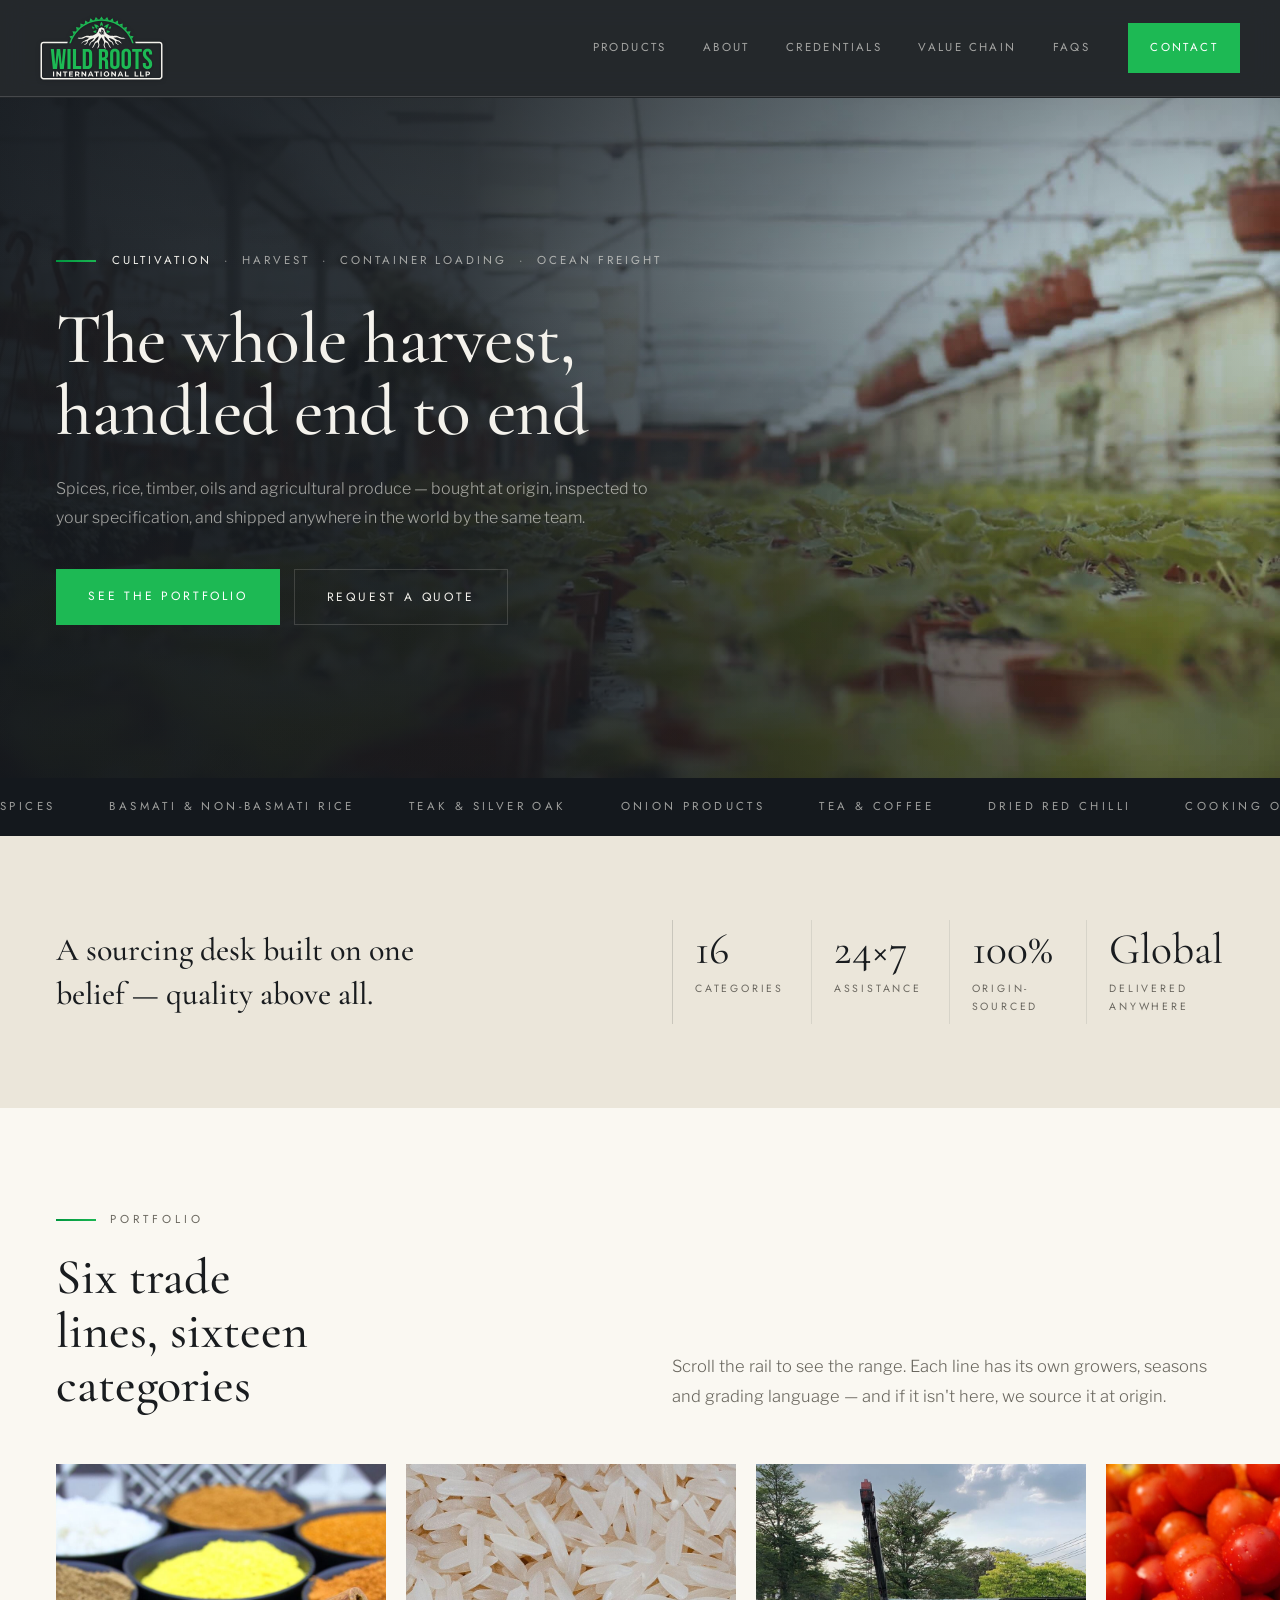
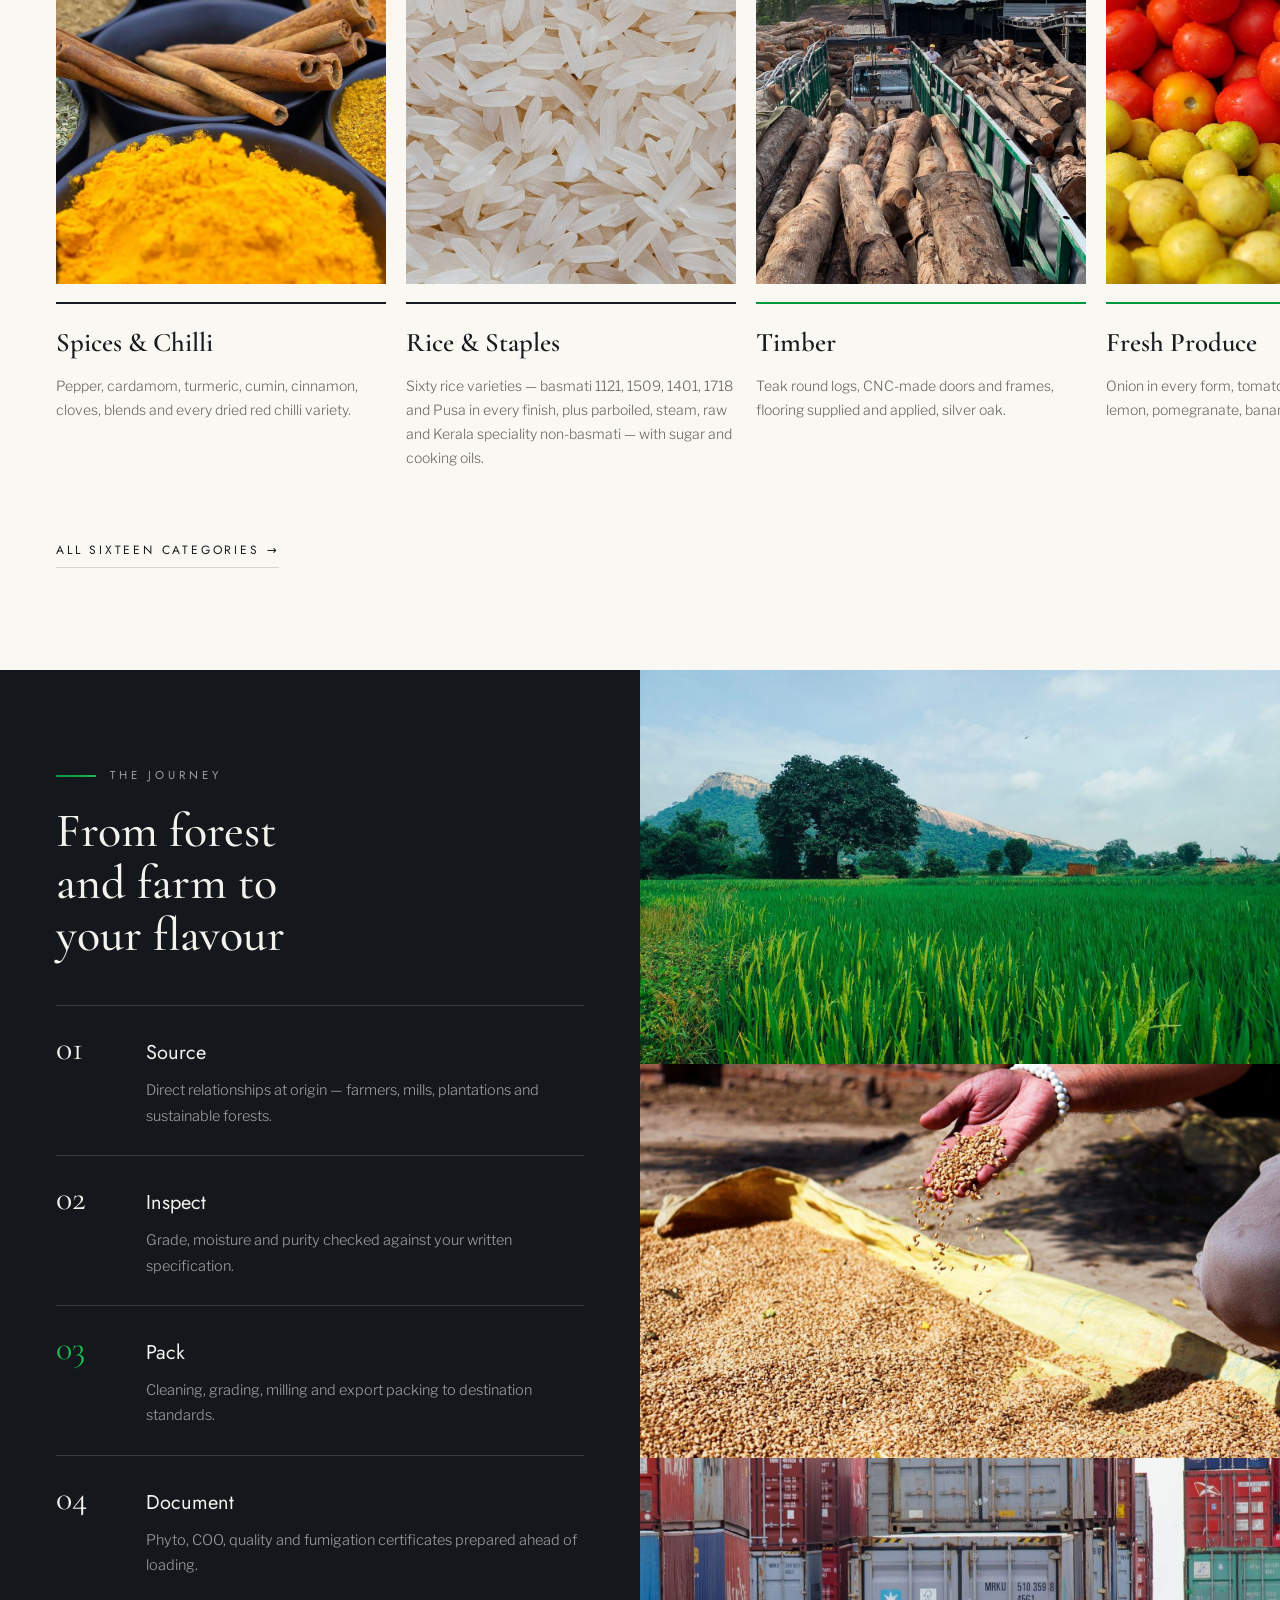
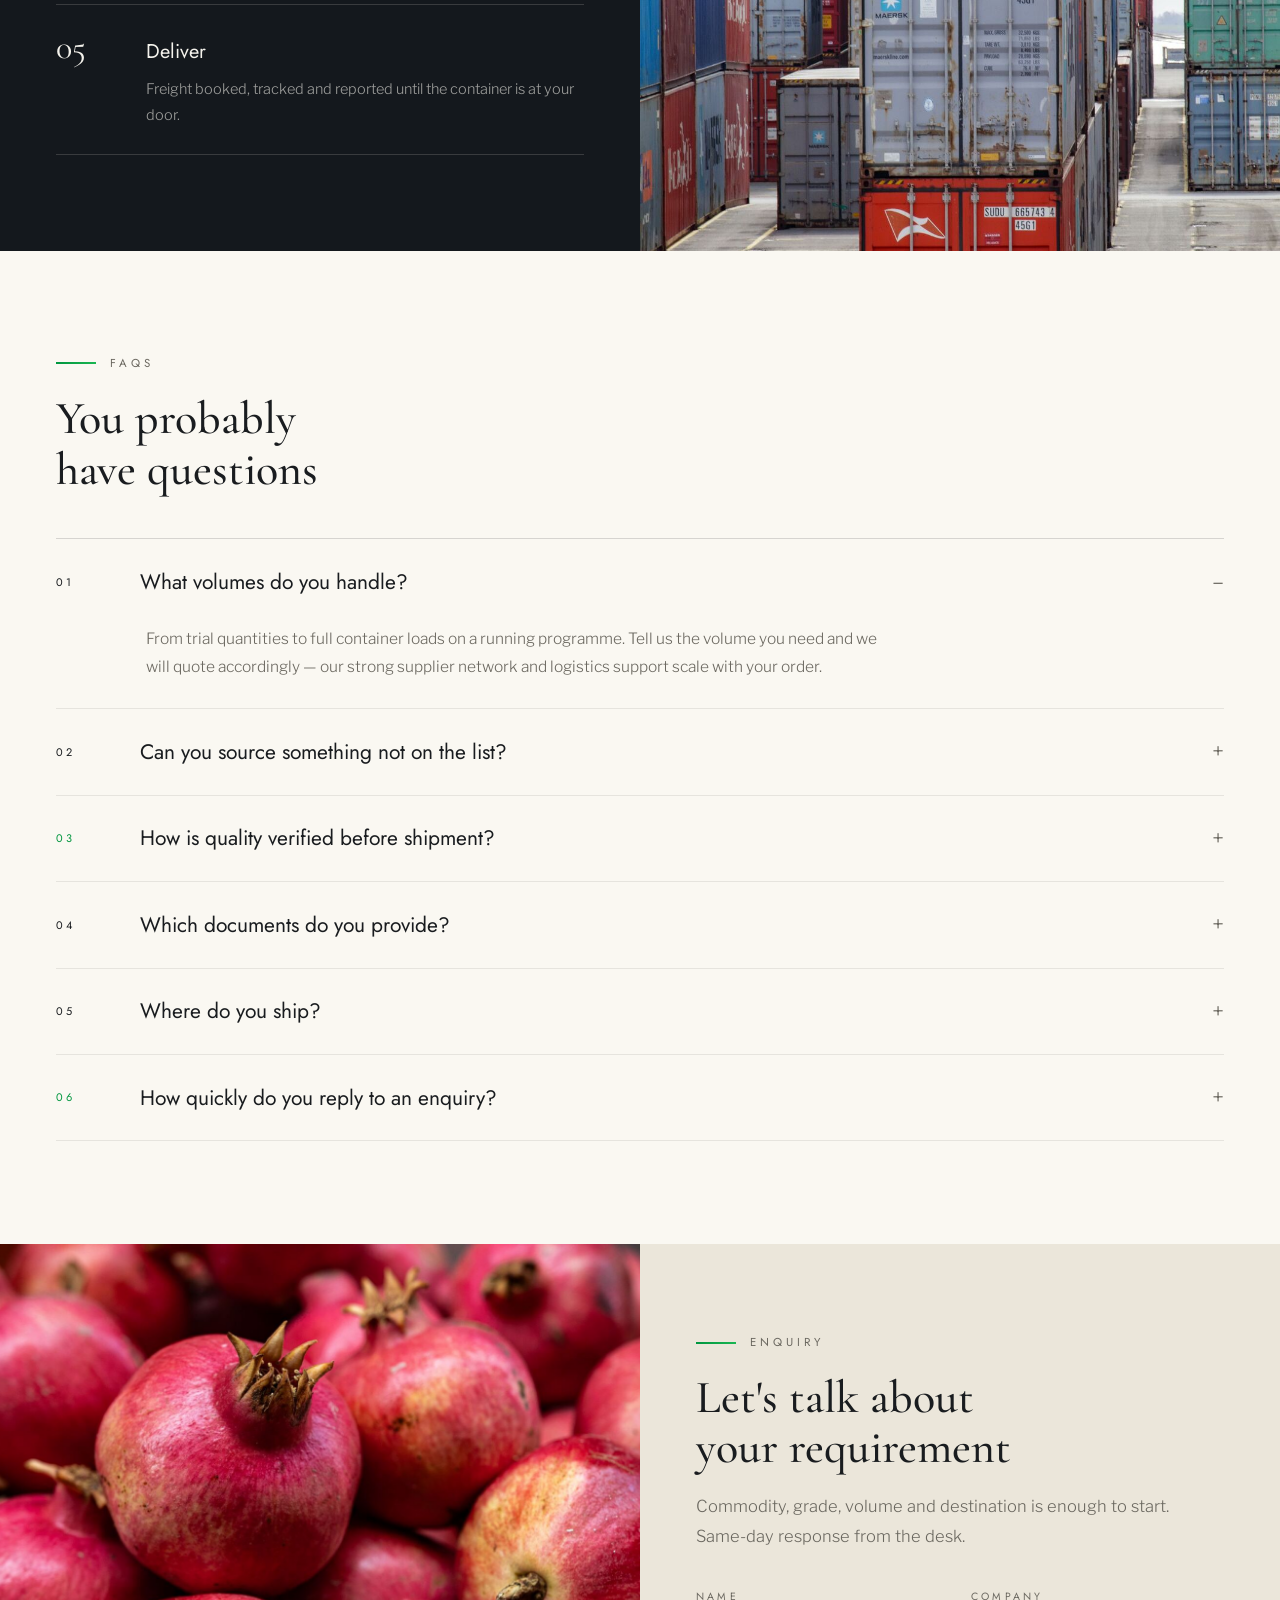
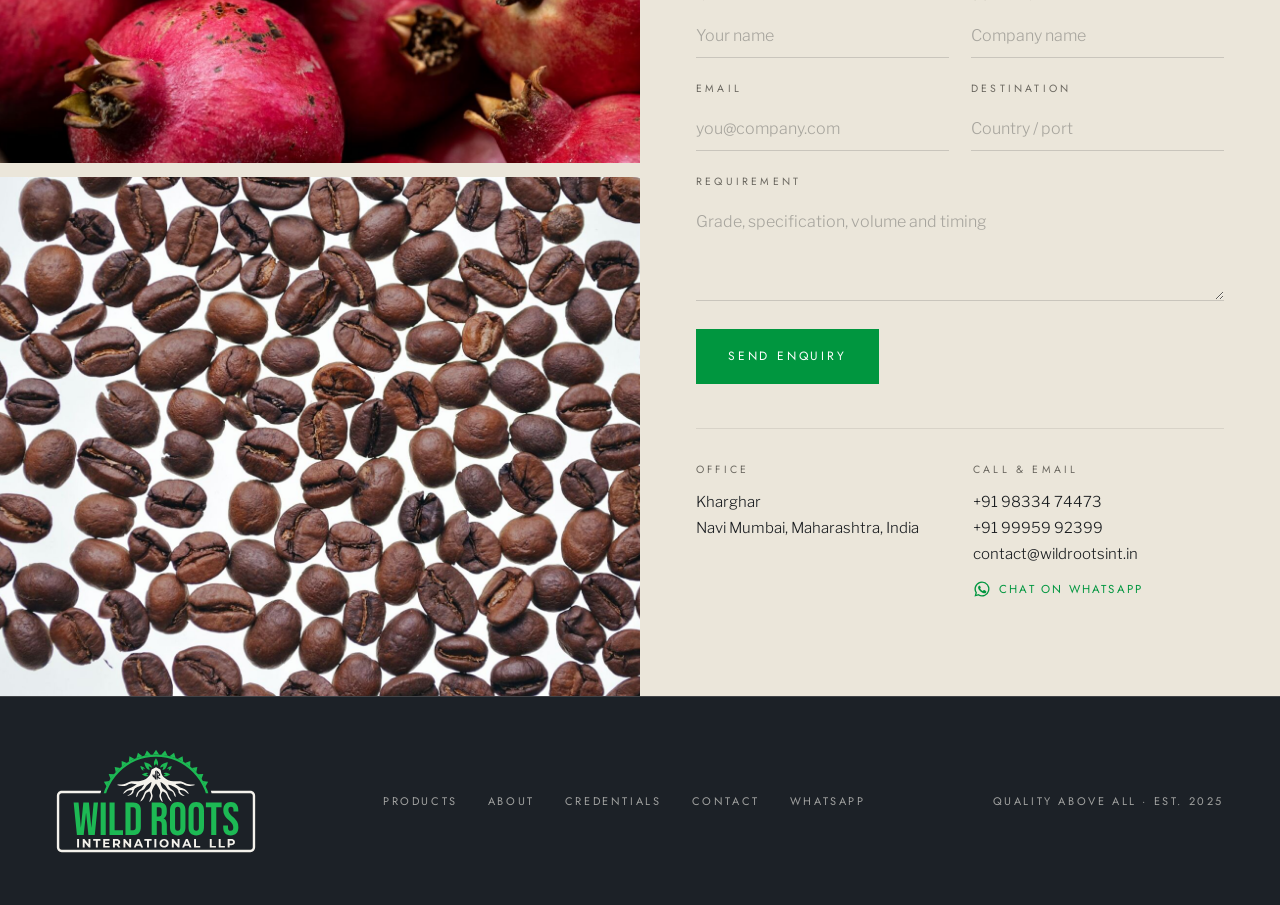
==== site/index.html @ ae6c3c96 "Initial commit: Wild Roots International site + cPanel deploy config Co-Authored-By: Claude Fable 5 " ====
<!DOCTYPE html>
<html lang="en">
<head>
<meta charset="utf-8">
<meta name="viewport" content="width=device-width, initial-scale=1">
<title>Wild Roots International LLP — Global Sourcing &amp; Export</title>
<meta name="description" content="Spices, rice, timber, oils and agricultural produce — bought at origin, inspected to your specification, and shipped anywhere in the world by the same team.">
<meta property="og:title" content="Wild Roots International LLP">
<meta property="og:description" content="Global sourcing and export of spices, rice, timber, oils and agricultural produce — quality above all.">
<meta property="og:type" content="website">
<meta property="og:image" content="assets/img/spices.jpg">
<link rel="icon" type="image/svg+xml" href="assets/favicon.svg">
<link rel="icon" type="image/png" href="assets/favicon.png">
<link rel="apple-touch-icon" href="assets/apple-touch-icon.png">
<link rel="preconnect" href="https://fonts.googleapis.com">
<link rel="preconnect" href="https://fonts.gstatic.com" crossorigin>
<link href="https://fonts.googleapis.com/css2?family=Cormorant+Garamond:wght@400;500;600&family=Jost:wght@300;400;500&family=Libre+Franklin:wght@300;400;500&display=swap" rel="stylesheet">
<link rel="stylesheet" href="css/styles.css">
</head>
<body>

<a href="#top" class="skip-link">Skip to content</a>

<header class="site-header">
  <div class="site-header__in">
    <a href="index.html" class="site-header__brand" aria-label="Wild Roots International LLP — home">
      <img class="site-header__logo" src="assets/logo/wr-lockup-dark.svg" alt="Wild Roots International LLP" width="124" height="64">
    </a>
    <button class="nav-toggle" type="button" aria-expanded="false" aria-label="Menu">
      <span></span><span></span><span></span>
    </button>
    <nav class="site-nav" aria-label="Main">
      <a href="products.html">Products</a>
      <a href="about.html">About</a>
      <a href="credentials.html">Credentials</a>
      <a href="#chain">Value Chain</a>
      <a href="#faq">FAQs</a>
      <a href="contact.html" class="nav-cta">Contact</a>
    </nav>
  </div>
</header>

<main id="top">

  <!-- Hero: growing → harvesting → loading → shipping -->
  <section class="hero">
    <div class="hero__media" aria-hidden="true">
      <img src="assets/img/hero-poster.jpg" alt="">
      <video autoplay muted loop playsinline preload="auto" poster="assets/img/hero-poster.jpg">
        <source src="assets/video/hero.mp4" type="video/mp4">
      </video>
    </div>
    <div class="hero__scrim"></div>
    <div class="hero__inner">
      <div class="hero__content">
        <div class="hero__phases-row">
          <span class="tri-rule"></span>
          <ol class="hero__phases" id="hero-phases">
            <li class="is-active">Cultivation</li>
            <li>Harvest</li>
            <li>Container Loading</li>
            <li>Ocean Freight</li>
          </ol>
        </div>
        <h1 class="hero__title">The whole harvest, handled end to end</h1>
        <p class="hero__intro">Spices, rice, timber, oils and agricultural produce — bought at origin, inspected to your specification, and shipped anywhere in the world by the same team.</p>
        <div class="hero__ctas">
          <a href="products.html" class="btn btn--light">See the portfolio</a>
          <a href="#enquiry" class="btn btn--ghost">Request a quote</a>
        </div>
      </div>
    </div>
  </section>

  <!-- Marquee -->
  <div class="marquee" aria-hidden="true">
    <div class="marquee__track">
      <span>Spices</span><span>Basmati &amp; Non-Basmati Rice</span><span>Teak &amp; Silver Oak</span><span>Onion Products</span><span>Tea &amp; Coffee</span><span>Dried Red Chilli</span><span>Cooking Oils</span><span>Coconut</span><span>Sugar</span><span>Frozen Foods</span><span>Fresh Produce</span><span>Disposables</span>
      <span>Spices</span><span>Basmati &amp; Non-Basmati Rice</span><span>Teak &amp; Silver Oak</span><span>Onion Products</span><span>Tea &amp; Coffee</span><span>Dried Red Chilli</span><span>Cooking Oils</span><span>Coconut</span><span>Sugar</span><span>Frozen Foods</span><span>Fresh Produce</span><span>Disposables</span>
    </div>
  </div>

  <!-- Stat band -->
  <section class="stats">
    <div class="stats__grid">
      <p class="stats__statement">A sourcing desk built on one belief — quality above all.</p>
      <div class="stats__cells">
        <div class="stats__cell">
          <div class="stats__num">16</div>
          <div class="stats__label">Categories</div>
        </div>
        <div class="stats__cell">
          <div class="stats__num">24×7</div>
          <div class="stats__label">Assistance</div>
        </div>
        <div class="stats__cell">
          <div class="stats__num">100%</div>
          <div class="stats__label">Origin-sourced</div>
        </div>
        <div class="stats__cell">
          <div class="stats__num">Global</div>
          <div class="stats__label">Delivered anywhere</div>
        </div>
      </div>
    </div>
  </section>

  <!-- Portfolio rail -->
  <section id="portfolio" class="portfolio">
    <div class="wrap portfolio__head">
      <div class="eyebrow"><span class="tri-rule"></span><span>Portfolio</span></div>
      <div class="portfolio__intro">
        <h2 class="sec-h2">Six trade lines, sixteen categories</h2>
        <p>Scroll the rail to see the range. Each line has its own growers, seasons and grading language — and if it isn't here, we source it at origin.</p>
      </div>
    </div>
    <div class="rail" role="region" aria-label="Trade lines" tabindex="0">
      <a href="products.html" class="rail__card rail__card--m">
        <div class="cover"><img src="assets/img/spices.jpg" alt="Bowls of ground Indian spices and cinnamon" class="ken ken--26" loading="lazy"></div>
        <div class="rail__body">
          <h3>Spices &amp; Chilli</h3>
          <p>Pepper, cardamom, turmeric, cumin, cinnamon, cloves, blends and every dried red chilli variety.</p>
        </div>
      </a>
      <a href="products.html" class="rail__card rail__card--i">
        <div class="cover"><img src="assets/img/rice.jpg" alt="Raw long-grain rice" class="ken" loading="lazy"></div>
        <div class="rail__body">
          <h3>Rice &amp; Staples</h3>
          <p>Sixty rice varieties — basmati 1121, 1509, 1401, 1718 and Pusa in every finish, plus parboiled, steam, raw and Kerala speciality non-basmati — with sugar and cooking oils.</p>
        </div>
      </a>
      <a href="products.html" class="rail__card rail__card--g">
        <div class="cover"><img src="assets/img/timber.jpg" alt="Hardwood logs stacked at a timber yard" class="ken ken--29" loading="lazy"></div>
        <div class="rail__body">
          <h3>Timber</h3>
          <p>Teak round logs, CNC-made doors and frames, flooring supplied and applied, silver oak.</p>
        </div>
      </a>
      <a href="products.html" class="rail__card rail__card--g">
        <div class="cover"><img src="assets/img/produce.jpg" alt="Fresh tomatoes and lemons at market" class="ken ken--30" loading="lazy"></div>
        <div class="rail__body">
          <h3>Fresh Produce</h3>
          <p>Onion in every form, tomato, potato, green chilli, lemon, pomegranate, banana, mango, coconut.</p>
        </div>
      </a>
      <a href="products.html" class="rail__card rail__card--i">
        <div class="cover"><img src="assets/img/tea.jpg" alt="Tea plantation hills in Munnar" class="ken ken--25" loading="lazy"></div>
        <div class="rail__body">
          <h3>Tea, Coffee &amp; Drinks</h3>
          <p>Ten-plus premium tea grades, coffee beans and powder, energy drinks, sodas, cola and juices.</p>
        </div>
      </a>
      <a href="products.html" class="rail__card rail__card--m">
        <div class="cover"><img src="assets/img/frozen.jpg" alt="Fresh prawns on ice" class="ken ken--27" loading="lazy"></div>
        <div class="rail__body">
          <h3>Frozen, FMCG &amp; Tools</h3>
          <p>Frozen chicken, mutton, fish and prawns, ready-to-cook lines, eco-friendly disposables and construction tools.</p>
        </div>
      </a>
    </div>
    <div class="wrap portfolio__more">
      <a href="products.html" class="link-underline">All sixteen categories →</a>
    </div>
  </section>

  <!-- Value chain -->
  <section id="chain" class="chain on-dark">
    <div class="chain__grid">
      <div class="chain__text">
        <div class="eyebrow"><span class="tri-rule"></span><span>The Journey</span></div>
        <h2 class="sec-h2">From forest and farm to your flavour</h2>
        <div class="chain__steps">
          <div class="chain__step">
            <span class="chain__num accent-i">01</span>
            <div><h3>Source</h3><p>Direct relationships at origin — farmers, mills, plantations and sustainable forests.</p></div>
          </div>
          <div class="chain__step">
            <span class="chain__num accent-m">02</span>
            <div><h3>Inspect</h3><p>Grade, moisture and purity checked against your written specification.</p></div>
          </div>
          <div class="chain__step">
            <span class="chain__num accent-g">03</span>
            <div><h3>Pack</h3><p>Cleaning, grading, milling and export packing to destination standards.</p></div>
          </div>
          <div class="chain__step">
            <span class="chain__num accent-i">04</span>
            <div><h3>Document</h3><p>Phyto, COO, quality and fumigation certificates prepared ahead of loading.</p></div>
          </div>
          <div class="chain__step">
            <span class="chain__num accent-m">05</span>
            <div><h3>Deliver</h3><p>Freight booked, tracked and reported until the container is at your door.</p></div>
          </div>
        </div>
      </div>
      <div class="chain__stack">
        <div class="cover"><img src="assets/img/paddy.jpg" alt="Green paddy field at origin" class="ken" loading="lazy"></div>
        <div class="cover"><img src="assets/img/inspect.jpg" alt="Grain being checked by hand" class="ken ken--27" loading="lazy"></div>
        <div class="cover"><img src="assets/img/export.jpg" alt="Shipping containers stacked at the port" class="ken ken--30" loading="lazy"></div>
      </div>
    </div>
  </section>

  <!-- FAQ -->
  <section id="faq" class="faq">
    <div class="wrap">
      <div class="eyebrow"><span class="tri-rule"></span><span>FAQs</span></div>
      <h2 class="sec-h2">You probably have questions</h2>
      <div class="faq__list">
        <div class="faq__item is-open">
          <button type="button" class="faq__q" aria-expanded="true">
            <span class="faq__num accent-i">01</span>
            <span class="faq__question">What volumes do you handle?</span>
            <span class="faq__sign">–</span>
          </button>
          <p class="faq__a">From trial quantities to full container loads on a running programme. Tell us the volume you need and we will quote accordingly — our strong supplier network and logistics support scale with your order.</p>
        </div>
        <div class="faq__item">
          <button type="button" class="faq__q" aria-expanded="false">
            <span class="faq__num accent-m">02</span>
            <span class="faq__question">Can you source something not on the list?</span>
            <span class="faq__sign">+</span>
          </button>
          <p class="faq__a">Yes. Tell us the commodity, grade and destination and we will source it directly from its native origin at the most competitive price in the market — that is the core of what we do.</p>
        </div>
        <div class="faq__item">
          <button type="button" class="faq__q" aria-expanded="false">
            <span class="faq__num accent-g">03</span>
            <span class="faq__question">How is quality verified before shipment?</span>
            <span class="faq__sign">+</span>
          </button>
          <p class="faq__a">Quality comes first. Every product is carefully inspected and sourced only from verified, trusted suppliers, and checked against your written specification before it is packed.</p>
        </div>
        <div class="faq__item">
          <button type="button" class="faq__q" aria-expanded="false">
            <span class="faq__num accent-i">04</span>
            <span class="faq__question">Which documents do you provide?</span>
            <span class="faq__sign">+</span>
          </button>
          <p class="faq__a">The standard export set your destination requires — phytosanitary certificate, certificate of origin, quality and fumigation certificates, packing list, invoice and bill of lading — prepared ahead of loading so nothing stalls at the port.</p>
        </div>
        <div class="faq__item">
          <button type="button" class="faq__q" aria-expanded="false">
            <span class="faq__num accent-m">05</span>
            <span class="faq__question">Where do you ship?</span>
            <span class="faq__sign">+</span>
          </button>
          <p class="faq__a">Worldwide, port to port or door to door. Freight is booked, tracked and reported by our logistics team until the container reaches you.</p>
        </div>
        <div class="faq__item">
          <button type="button" class="faq__q" aria-expanded="false">
            <span class="faq__num accent-g">06</span>
            <span class="faq__question">How quickly do you reply to an enquiry?</span>
            <span class="faq__sign">+</span>
          </button>
          <p class="faq__a">Same working day. Our support team is available 24×7 to address your queries and requirements, and we keep communication transparent from enquiry to delivery.</p>
        </div>
      </div>
    </div>
  </section>

  <!-- Enquiry -->
  <section id="enquiry" class="enquiry">
    <div class="enquiry__grid">
      <div class="enquiry__photos">
        <div class="cover"><img src="assets/img/fruit.jpg" alt="Ripe pomegranates at market" class="ken ken--32" loading="lazy"></div>
        <div class="cover"><img src="assets/img/coffee.jpg" alt="Roasted coffee beans" class="ken ken--27" loading="lazy"></div>
      </div>
      <div class="enquiry__body">
        <div class="eyebrow"><span class="tri-rule"></span><span>Enquiry</span></div>
        <h2 class="sec-h2">Let's talk about your requirement</h2>
        <p class="enquiry__lede">Commodity, grade, volume and destination is enough to start. Same-day response from the desk.</p>
        <form class="form" data-enquiry>
          <input type="text" name="_gotcha" tabindex="-1" autocomplete="off" aria-hidden="true" style="position:absolute;left:-9999px;opacity:0;height:0;width:0">
          <div class="form__row">
            <label class="field">
              <span>Name</span>
              <input type="text" name="name" required autocomplete="name" placeholder="Your name">
            </label>
            <label class="field">
              <span>Company</span>
              <input type="text" name="company" autocomplete="organization" placeholder="Company name">
            </label>
          </div>
          <div class="form__row">
            <label class="field">
              <span>Email</span>
              <input type="email" name="email" required autocomplete="email" placeholder="you@company.com">
            </label>
            <label class="field">
              <span>Destination</span>
              <input type="text" name="destination" autocomplete="country-name" placeholder="Country / port">
            </label>
          </div>
          <label class="field">
            <span>Requirement</span>
            <textarea rows="4" name="requirement" required placeholder="Grade, specification, volume and timing"></textarea>
          </label>
          <div class="form__actions">
            <button type="submit" class="btn btn--dark">Send enquiry</button>
            <span class="form__note" role="status" aria-live="polite" data-form-note></span>
          </div>
        </form>
        <div class="contact-cells">
          <div>
            <p class="cell-label">Office</p>
            <p>Kharghar<br>Navi Mumbai, Maharashtra, India</p>
          </div>
          <div>
            <p class="cell-label">Call &amp; email</p>
            <p><a href="tel:+919833474473">+91 98334 74473</a><br><a href="tel:+919995992399">+91 99959 92399</a><br><a href="mailto:contact@wildrootsint.in">contact@wildrootsint.in</a></p>
            <a class="wa-link" href="https://wa.me/919833474473?text=Hello%20Wild%20Roots%2C%20I%27d%20like%20to%20enquire%20about%20" target="_blank" rel="noopener"><svg viewBox="0 0 24 24" aria-hidden="true"><path fill="currentColor" d="M12 2a10 10 0 0 0-8.6 15.1L2 22l5-1.3A10 10 0 1 0 12 2zm0 18.2a8.2 8.2 0 0 1-4.2-1.2l-.3-.2-3 .8.8-2.9-.2-.3A8.2 8.2 0 1 1 12 20.2zm4.5-6.1c-.2-.1-1.5-.7-1.7-.8s-.4-.1-.6.1-.6.8-.8 1c-.1.2-.3.2-.5.1a6.7 6.7 0 0 1-3.3-2.9c-.3-.4.3-.4.7-1.3.1-.2 0-.3 0-.4l-.8-1.8c-.2-.5-.4-.4-.6-.4h-.5a1 1 0 0 0-.7.3 3 3 0 0 0-.9 2.2 5.2 5.2 0 0 0 1.1 2.8 12 12 0 0 0 4.6 4.1c1.7.7 2.4.8 3.2.7a2.8 2.8 0 0 0 1.8-1.3 2.2 2.2 0 0 0 .2-1.3c-.1-.1-.3-.2-.5-.3z"/></svg>Chat on WhatsApp</a>
          </div>
        </div>
      </div>
    </div>
  </section>

</main>

<footer class="site-footer">
  <div class="site-footer__in">
    <div class="site-footer__brand">
      <img class="site-footer__logo" src="assets/logo/wr-lockup-dark.svg" alt="Wild Roots International LLP" width="200" height="104">
    </div>
    <nav class="site-footer__nav" aria-label="Footer">
      <a href="products.html">Products</a>
      <a href="about.html">About</a>
      <a href="credentials.html">Credentials</a>
      <a href="contact.html">Contact</a>
      <a href="https://wa.me/919833474473" target="_blank" rel="noopener">WhatsApp</a>
    </nav>
    <span class="site-footer__legal">Quality Above All · Est. 2025</span>
  </div>
</footer>

<script src="js/main.js"></script>
<script src="js/chat.js"></script>
</body>
</html>
---- site/css/styles.css ----
/* ==========================================================================
   Wild Roots International LLP — site styles
   Built from the design handoff (design tokens + polished Home variant).
   ========================================================================== */

/* ---------- Tokens ---------- */
:root {
  --cr: #faf8f2;            /* cream page background */
  --cr2: #ebe6da;           /* secondary cream (bands) */
  --dk: #14181d;            /* ink / dark sections */
  --dk2: #1c2127;           /* footer dark */
  --tx: #191c1f;            /* body text on cream */
  --mu: #6b6860;            /* muted text / labels */
  --ln: rgba(25, 28, 31, .16);
  --ln2: rgba(25, 28, 31, .09);
  --otx: #f4f2ec;           /* text on dark */
  --omu: rgba(244, 242, 236, .62);
  --oln: rgba(244, 242, 236, .16);
  --i: #191c1f;             /* secondary accent — ink on cream, cream on dark (indigo retired) */
  --m: #191c1f;             /* secondary accent alias (magenta retired) */
  --g2: #1db954;            /* brand green, lifted for dark grounds */
  --g-soft: rgba(0, 150, 63, .12);
  --g: #00963f;             /* accent — brand green (logo) */

  --serif: 'Cormorant Garamond', Georgia, serif;
  --sans: 'Jost', system-ui, sans-serif;
  --body: 'Libre Franklin', system-ui, sans-serif;

  --tri: linear-gradient(90deg, #00963f 0%, #1db954 55%, #f4f2ec 100%);

  --pad-x: clamp(24px, 4.5vw, 56px);
  --max-w: 1440px;
}

/* The brand indigo is too deep to read on ink; dark sections use a tint of it */
.on-dark, .commit, .hero, .site-header, .site-footer, .quote, .callout, .marquee { --i: #f4f2ec; --m: #f4f2ec; --g: #1db954; }

/* Inner pages use the slightly warmer cream from the handoff */
body.page-inner {
  --cr: #f7f4ec;
  --cr2: #ede8dc;
}

/* ---------- Base ---------- */
*, *::before, *::after { box-sizing: border-box; }

html { scroll-behavior: smooth; }

body {
  margin: 0;
  background: var(--cr);
  color: var(--tx);
  font-family: var(--body);
  font-size: 16px;
  line-height: 1.7;
}

img { max-width: 100%; display: block; }

a {
  color: inherit;
  text-decoration: none;
  transition: opacity .22s ease, background-color .22s ease, border-color .22s ease;
}
a:hover { opacity: .7; }

button {
  font: inherit;
  transition: opacity .22s ease, background-color .22s ease;
}

:focus-visible { outline: 2px solid var(--g); outline-offset: 3px; }

::selection { background: #00963f; color: #ffffff; }

input::placeholder, textarea::placeholder { color: rgba(25, 28, 31, .32); }

/* ---------- Keyframes ---------- */
@keyframes wrLux { 0%, 100% { filter: saturate(1) brightness(1); } 50% { filter: saturate(1.18) brightness(1.09); } }
@keyframes wrGlow { 0%, 100% { filter: drop-shadow(0 1px 5px rgba(63, 63, 163, .30)); } 50% { filter: drop-shadow(0 2px 14px rgba(213, 40, 111, .42)); } }
@keyframes wrRise { from { opacity: 0; transform: translateY(14px); } to { opacity: 1; transform: translateY(0); } }
@keyframes wrShim { 0% { background-position: 0% 0; } 100% { background-position: 200% 0; } }
@keyframes wrKen { from { transform: scale(1); } to { transform: scale(1.09); } }
@keyframes wrMarquee { from { transform: translateX(0); } to { transform: translateX(-50%); } }
@keyframes wrDriftA { 0% { transform: translate3d(-6%, -4%, 0) scale(1); } 50% { transform: translate3d(8%, 6%, 0) scale(1.18); } 100% { transform: translate3d(-6%, -4%, 0) scale(1); } }
@keyframes wrDriftB { 0% { transform: translate3d(6%, 8%, 0) scale(1.1); } 50% { transform: translate3d(-8%, -6%, 0) scale(.92); } 100% { transform: translate3d(6%, 8%, 0) scale(1.1); } }
@keyframes wrGrain { 0% { opacity: .5; } 50% { opacity: .8; } 100% { opacity: .5; } }

@media (prefers-reduced-motion: reduce) {
  html { scroll-behavior: auto; }
  *, *::before, *::after {
    animation-duration: .001ms !important;
    animation-iteration-count: 1 !important;
    transition-duration: .001ms !important;
  }
}

/* ---------- Shared bits ---------- */
.wrap { max-width: var(--max-w); margin: 0 auto; }

.skip-link {
  position: fixed;
  z-index: 90;
  top: 12px;
  left: -9999px;
  font-family: var(--sans);
  font-size: 11.5px;
  letter-spacing: 2.4px;
  text-transform: uppercase;
  background: var(--otx);
  color: var(--dk);
  padding: 14px 22px;
}
.skip-link:focus { left: 12px; }

/* Animated logo mark */
.mark {
  position: relative;
  display: block;
  flex: none;
  animation: wrGlow 7s ease-in-out infinite;
}
.mark img {
  position: absolute;
  inset: 0;
  width: 100%;
  height: 100%;
  object-fit: contain;
  animation: wrLux 8s ease-in-out infinite;
}
.mark--nav { width: 50px; height: 25px; }
.mark--foot { width: 40px; height: 20px; }
.mark--hero { width: 58px; height: 46.9px; }

/* On dark chrome the mark sits on a light circular medallion so every
   stroke of the ribbon — including the dark indigo — reads clearly */
.site-header .mark,
.site-footer .mark {
  animation: none;
  filter: none;
}
.site-header .mark img,
.site-footer .mark img { animation: none; }
.site-header .mark::before,
.site-footer .mark::before {
  content: "";
  position: absolute;
  left: 50%;
  top: 50%;
  transform: translate(-50%, -50%);
  width: 60px;
  height: 60px;
  border-radius: 50%;
  background: var(--otx);
  box-shadow:
    inset 0 0 0 1px rgba(25, 28, 31, .07),
    0 0 0 1px rgba(244, 242, 236, .14),
    0 2px 8px rgba(0, 0, 0, .35);
}
.site-footer .mark::before { width: 50px; height: 50px; }

/* Animated tri-color rules */
.tri-rule {
  display: block;
  width: 40px;
  height: 2px;
  background: var(--tri);
  background-size: 200% 100%;
  animation: wrShim 5s linear infinite;
}
.tri-rule--thick {
  width: 64px;
  height: 3px;
  border-radius: 2px;
}

.eyebrow {
  display: flex;
  align-items: center;
  gap: 14px;
  margin-bottom: 20px;
}
.eyebrow span:last-child {
  font-family: var(--sans);
  font-size: 11.5px;
  letter-spacing: 4px;
  text-transform: uppercase;
  color: var(--mu);
}
.on-dark .eyebrow span:last-child { color: var(--omu); }

.breadcrumb {
  font-family: var(--sans);
  font-size: 11px;
  letter-spacing: 3.4px;
  text-transform: uppercase;
  color: var(--mu);
  margin-bottom: 34px;
}
.on-dark .breadcrumb { color: var(--omu); }

/* Buttons */
.btn {
  display: inline-block;
  font-family: var(--sans);
  font-size: 12px;
  letter-spacing: 2.8px;
  text-transform: uppercase;
  padding: 17px 32px;
  border: 0;
  cursor: pointer;
}
.btn--light { background: var(--g2); color: #ffffff; }
.btn--light:hover { opacity: 1; background: #22c95c; }
.btn--green { background: var(--g); color: #ffffff; }
.btn--green:hover { opacity: 1; background: #0aa64a; }
.btn--ghost { border: 1px solid var(--oln); color: var(--otx); background: transparent; }
.btn--ghost:hover { opacity: 1; background: rgba(29, 185, 84, .12); border-color: var(--g2); }
.btn--dark { background: var(--g); color: #ffffff; }
.btn--dark:hover { opacity: 1; background: #0aa64a; }

/* Cover images — absolutely filled so a photo's intrinsic height can never
   stretch a grid row and push sibling columns out of alignment */
.cover { position: relative; overflow: hidden; }
.cover img {
  position: absolute;
  inset: 0;
  width: 100%;
  height: 100%;
  object-fit: cover;
}
.ken { animation: wrKen 28s ease-in-out infinite alternate; }
.ken--26 { animation-duration: 26s; }
.ken--27 { animation-duration: 27s; }
.ken--29 { animation-duration: 29s; }
.ken--30 { animation-duration: 30s; }
.ken--32 { animation-duration: 32s; }
.ken--25 { animation-duration: 25s; }

/* ---------- Header ---------- */
.site-header {
  position: sticky;
  top: 0;
  z-index: 60;
  background: rgba(20, 24, 29, .93);
  backdrop-filter: blur(14px);
  -webkit-backdrop-filter: blur(14px);
  border-bottom: 1px solid var(--oln);
}
.site-header__in {
  max-width: var(--max-w);
  margin: 0 auto;
  padding: 10px clamp(20px, 4vw, 40px);
  display: flex;
  align-items: center;
  justify-content: space-between;
  gap: clamp(16px, 3vw, 32px);
  flex-wrap: wrap;
}
.site-header__brand {
  display: flex;
  align-items: center;
  gap: 20px;
  flex: none;
  padding: 6px 0;
}
.site-header__brand:hover { opacity: 1; }
.site-header__logo { display: block; height: 64px; width: auto; filter: drop-shadow(0 1px 2px rgba(0,0,0,.35)); }
@media (max-width: 900px) { .site-header__logo { height: 54px; } }
.site-header__wordmark {
  font-family: var(--sans);
  font-size: 16px;
  letter-spacing: 5.2px;
  text-indent: 5.2px;
  white-space: nowrap;
  color: var(--otx);
}
.site-header__brandcol { display: flex; flex-direction: column; gap: 4px; }
.site-header__sub {
  font-family: var(--sans);
  font-weight: 300;
  font-size: 10px;
  letter-spacing: 3.8px;
  text-indent: 3.8px;
  color: rgba(244, 242, 236, .74);
  white-space: nowrap;
}
.site-nav {
  display: flex;
  align-items: center;
  flex-wrap: wrap;
  gap: clamp(6px, 1.6vw, 16px);
  font-family: var(--sans);
  font-size: 11.5px;
  letter-spacing: 2.4px;
  text-transform: uppercase;
  color: var(--omu);
  white-space: nowrap;
}
.site-nav a { padding: 15px 10px; }
.site-nav a[aria-current="page"] {
  color: var(--otx);
  border-bottom: 2px solid var(--nav-accent, #1db954);
  padding-bottom: 13px;
}
.site-nav .nav-cta {
  margin-left: clamp(4px, 1.2vw, 12px);
  color: #ffffff;
  background: var(--g2);
  padding: 15px 22px;
  border-bottom: 0;
}
.site-nav .nav-cta:hover { opacity: 1; background: #22c95c; }
.site-nav a.nav-cta[aria-current="page"] { color: #ffffff; border-bottom: 0; padding-bottom: 15px; box-shadow: 0 0 0 2px #14181d, 0 0 0 4px var(--g2); }

/* Mobile navigation */
.nav-toggle { display: none; }

@media (max-width: 900px) {
  .site-header__in { flex-wrap: nowrap; }
  .nav-toggle {
    display: flex;
    flex-direction: column;
    align-items: center;
    justify-content: center;
    gap: 5px;
    width: 48px;
    height: 48px;
    flex: none;
    background: transparent;
    border: 1px solid var(--oln);
    cursor: pointer;
  }
  .nav-toggle span {
    display: block;
    width: 20px;
    height: 1.5px;
    background: var(--otx);
    transition: transform .25s ease, opacity .2s ease;
  }
  .nav-toggle[aria-expanded="true"] span:nth-child(1) { transform: translateY(6.5px) rotate(45deg); }
  .nav-toggle[aria-expanded="true"] span:nth-child(2) { opacity: 0; }
  .nav-toggle[aria-expanded="true"] span:nth-child(3) { transform: translateY(-6.5px) rotate(-45deg); }

  .site-nav {
    display: none;
    position: absolute;
    top: 100%;
    left: 0;
    right: 0;
    flex-direction: column;
    align-items: stretch;
    gap: 0;
    background: #14181d;
    border-bottom: 1px solid var(--oln);
    padding: 8px clamp(20px, 4vw, 40px) 22px;
    white-space: normal;
    box-shadow: 0 18px 34px rgba(0, 0, 0, .35);
  }
  .site-nav.is-open { display: flex; animation: wrRise .25s ease both; }
  .site-nav a {
    padding: 16px 4px;
    font-size: 12.5px;
    border-bottom: 1px solid rgba(244, 242, 236, .08);
  }
  .site-nav a[aria-current="page"] {
    color: var(--otx);
    border-bottom: 1px solid rgba(244, 242, 236, .08);
    border-left: 2px solid var(--nav-accent, #1db954);
    padding-left: 14px;
    padding-bottom: 16px;
  }
  .site-nav .nav-cta {
    margin: 18px 0 0;
    padding: 16px;
    text-align: center;
    border-bottom: 0;
  }
  .site-nav a.nav-cta[aria-current="page"] { padding-bottom: 16px; padding-left: 16px; border-left: 0; }
}

/* ---------- Home: hero (full-bleed video cover) ---------- */
.hero {
  position: relative;
  overflow: hidden;
  background: var(--dk);
  color: var(--otx);
  border-top: 1px solid rgba(244, 242, 236, .06);
}
.hero__media { position: absolute; inset: 0; }
.hero__media img,
.hero__media video {
  position: absolute;
  inset: 0;
  width: 100%;
  height: 100%;
  object-fit: cover;
}
/* dark on the left where the copy sits, clear on the right */
.hero__scrim {
  position: absolute;
  inset: 0;
  pointer-events: none;
  background:
    linear-gradient(180deg, rgba(20, 24, 29, .30) 0%, rgba(20, 24, 29, 0) 26%, rgba(20, 24, 29, .30) 100%),
    linear-gradient(90deg, rgba(20, 24, 29, .93) 0%, rgba(20, 24, 29, .84) 36%, rgba(20, 24, 29, .48) 62%, rgba(20, 24, 29, .12) 84%, rgba(20, 24, 29, 0) 100%);
}
.hero__inner {
  position: relative;
  z-index: 1;
  max-width: var(--max-w);
  margin: 0 auto;
  padding: clamp(56px, 7vw, 100px) var(--pad-x);
  min-height: clamp(520px, 56vw, 680px);
  display: flex;
  flex-direction: column;
  justify-content: center;
}
.hero__content {
  display: flex;
  flex-direction: column;
  max-width: clamp(560px, 54vw, 780px);
  animation: wrRise .7s ease both;
}
@media (max-width: 720px) {
  .hero__scrim {
    background: linear-gradient(180deg, rgba(20, 24, 29, .82) 0%, rgba(20, 24, 29, .66) 55%, rgba(20, 24, 29, .82) 100%);
  }
}
@media (prefers-reduced-motion: reduce) {
  .hero__media video { display: none; }  /* the poster image beneath remains */
}
/* journey phases — highlight follows the video */
.hero__phases-row {
  display: flex;
  align-items: flex-start;
  gap: 16px;
  margin-bottom: 34px;
}
.hero__phases-row .tri-rule { flex: none; margin-top: 9px; }
.hero__phases {
  margin: 0;
  padding: 0;
  list-style: none;
  display: flex;
  flex-wrap: wrap;
  gap: 6px 0;
  font-family: var(--sans);
  font-size: 11.5px;
  letter-spacing: 3px;
  text-transform: uppercase;
  color: var(--omu);
}
.hero__phases li { transition: color .5s ease; }
.hero__phases li + li::before {
  content: "·";
  margin: 0 12px;
  color: var(--omu);
}
.hero__phases li.is-active { color: var(--otx); }
/* the dot-separated row wraps raggedly on narrow screens — use a clean 2×2 grid */
@media (max-width: 720px) {
  .hero__phases {
    display: grid;
    grid-template-columns: repeat(2, minmax(0, 1fr));
    gap: 12px 20px;
  }
  .hero__phases li + li::before { content: none; margin: 0; }
  .hero__phases-row .tri-rule { width: 28px; margin-top: 8px; }
}
.hero__title {
  margin: 0;
  font-family: var(--serif);
  font-weight: 500;
  font-size: clamp(42px, 5.6vw, 76px);
  line-height: 1;
  letter-spacing: -.5px;
  max-width: 18ch;
  text-wrap: balance;
  color: var(--otx);
}
.hero__intro {
  margin: 28px 0 0;
  max-width: 56ch;
  font-size: clamp(16px, 1.25vw, 17.5px);
  line-height: 1.8;
  font-weight: 300;
  color: var(--omu);
  text-wrap: pretty;
}
.hero__ctas { display: flex; flex-wrap: wrap; gap: 14px; margin-top: 36px; }

/* ---------- Home: marquee ---------- */
.marquee { background: var(--dk); overflow: hidden; padding: 19px 0; }
.marquee__track {
  display: flex;
  width: max-content;
  gap: 54px;
  animation: wrMarquee 36s linear infinite;
  font-family: var(--sans);
  font-size: 11.5px;
  letter-spacing: 3.4px;
  text-transform: uppercase;
  color: var(--omu);
}
.marquee:hover .marquee__track { animation-play-state: paused; }

/* ---------- Home: stat band ---------- */
.stats { padding: clamp(56px, 7vw, 84px) var(--pad-x); background: var(--cr2); }
.stats__grid {
  max-width: var(--max-w);
  margin: 0 auto;
  display: grid;
  grid-template-columns: repeat(auto-fit, minmax(min(100%, 330px), 1fr));
  gap: clamp(36px, 5vw, 72px);
  align-items: center;
}
.stats__statement {
  margin: 0;
  font-family: var(--serif);
  font-size: clamp(26px, 2.6vw, 32px);
  line-height: 1.35;
  font-weight: 500;
  text-wrap: balance;
}
.stats__cells {
  display: grid;
  grid-template-columns: repeat(auto-fit, minmax(118px, 1fr));
  gap: 18px 0;
  border-left: 1px solid var(--ln);
}
.stats__cell { padding: 8px clamp(16px, 1.8vw, 22px); }
.stats__cell + .stats__cell { border-left: 1px solid var(--ln2); }
.stats__num { font-family: var(--serif); font-size: clamp(36px, 3.4vw, 44px); line-height: 1; }
.stats__label {
  margin-top: 9px;
  font-family: var(--sans);
  font-size: 10.5px;
  letter-spacing: 2.8px;
  text-transform: uppercase;
  color: var(--mu);
}

/* ---------- Section headings ---------- */
.sec-h2 {
  margin: 0;
  font-family: var(--serif);
  font-weight: 500;
  font-size: clamp(34px, 4.1vw, 50px);
  line-height: 1.08;
  text-wrap: balance;
}

/* ---------- Home: portfolio rail ---------- */
.portfolio { padding: clamp(64px, 8vw, 104px) 0 clamp(70px, 8vw, 110px); background: var(--cr); }
.portfolio__head { padding: 0 var(--pad-x); }
.portfolio__intro {
  display: grid;
  grid-template-columns: repeat(auto-fit, minmax(min(100%, 360px), 1fr));
  gap: clamp(24px, 5vw, 80px);
  align-items: end;
  margin-bottom: 46px;
}
.portfolio__intro h2 { max-width: 14ch; }
.portfolio__intro p {
  margin: 0;
  font-size: 16.5px;
  line-height: 1.85;
  font-weight: 300;
  color: var(--mu);
  text-wrap: pretty;
}
.rail {
  display: flex;
  gap: 20px;
  overflow-x: auto;
  overscroll-behavior-x: contain;
  scroll-snap-type: x proximity;
  scroll-padding-left: 56px;
  padding: 6px var(--pad-x) 26px;
  scrollbar-width: thin;
}
.rail__card {
  flex: none;
  width: min(330px, 78vw);
  display: flex;
  flex-direction: column;
  scroll-snap-align: start;
  transition: transform .45s cubic-bezier(.2, .7, .3, 1);
}
.rail__card:hover { opacity: 1; transform: translateY(-7px); }
.rail__card .cover { height: clamp(320px, 34vw, 420px); }
.rail__card figcaption, .rail__body { margin-top: 18px; padding-top: 16px; border-top: 2px solid var(--i); }
.rail__card--i .rail__body { border-top-color: var(--i); }
.rail__card--m .rail__body { border-top-color: var(--m); }
.rail__card--g .rail__body { border-top-color: var(--g); }
.rail__body h3 {
  margin: 0 0 9px;
  font-family: var(--serif);
  font-weight: 600;
  font-size: clamp(24px, 2.1vw, 27px);
}
.rail__body p {
  margin: 0;
  font-size: 14px;
  line-height: 1.7;
  font-weight: 300;
  color: var(--mu);
}
.portfolio__more { padding: 34px var(--pad-x) 0; }
.link-underline {
  display: inline-block;
  font-family: var(--sans);
  font-size: 12px;
  letter-spacing: 2.8px;
  text-transform: uppercase;
  border-bottom: 1px solid var(--ln);
  padding: 10px 0 7px;
}
.link-underline:hover { opacity: 1; border-bottom-color: var(--g); }

/* ---------- Home: value chain ---------- */
.chain { background: var(--dk); color: var(--otx); }
.chain__grid {
  display: grid;
  grid-template-columns: repeat(auto-fit, minmax(min(100%, 440px), 1fr));
}
.chain__text { padding: clamp(64px, 7.5vw, 104px) var(--pad-x); }
.chain__text h2 { margin: 0 0 44px; max-width: 16ch; font-size: clamp(34px, 4vw, 48px); }
.chain__steps { display: flex; flex-direction: column; border-top: 1px solid var(--oln); }
.chain__step {
  display: grid;
  grid-template-columns: clamp(46px, 5vw, 74px) minmax(0, 1fr);
  gap: clamp(16px, 2vw, 26px);
  padding: 26px 0;
  border-bottom: 1px solid var(--oln);
  align-items: baseline;
}
.chain__num { font-family: var(--serif); font-size: 34px; line-height: 1; }
.chain__step h3 { margin: 0 0 8px; font-family: var(--sans); font-weight: 400; font-size: 20px; }
.chain__step p {
  margin: 0;
  font-size: 14.5px;
  line-height: 1.75;
  font-weight: 300;
  color: var(--omu);
}
.chain__stack { display: grid; grid-template-rows: repeat(3, minmax(180px, 1fr)); }

.accent-i { color: var(--i); }
.accent-m { color: var(--m); }
.accent-g { color: var(--g); }

/* ---------- Home: FAQ ---------- */
.faq { padding: clamp(68px, 8vw, 110px) var(--pad-x); background: var(--cr); }
.faq h2 { margin: 0 0 44px; max-width: 20ch; font-size: clamp(34px, 3.8vw, 46px); line-height: 1.1; }
.faq__list { display: flex; flex-direction: column; border-top: 1px solid var(--ln); }
.faq__item { border-bottom: 1px solid var(--ln2); }
.faq__q {
  width: 100%;
  background: transparent;
  border: 0;
  cursor: pointer;
  padding: 24px 0;
  display: grid;
  grid-template-columns: clamp(40px, 5vw, 70px) minmax(0, 1fr) 30px;
  gap: clamp(12px, 2vw, 20px);
  align-items: center;
  text-align: left;
}
.faq__q:hover { opacity: .72; }
.faq__num { font-family: var(--sans); font-size: 11px; letter-spacing: 2.6px; }
.faq__question {
  font-family: var(--sans);
  font-weight: 400;
  font-size: clamp(17px, 1.7vw, 21px);
  line-height: 1.35;
  color: var(--tx);
}
.faq__sign { font-size: 22px; font-weight: 300; color: var(--mu); text-align: right; }
.faq__a {
  margin: 0;
  padding: 0 clamp(0px, 4vw, 90px) 28px clamp(52px, 7vw, 90px);
  max-width: 80ch;
  animation: wrRise .34s ease both;
  font-size: 15.5px;
  line-height: 1.8;
  font-weight: 300;
  color: var(--mu);
  text-wrap: pretty;
}
.faq__item:not(.is-open) .faq__a { display: none; }

/* ---------- Enquiry section / forms ---------- */
.enquiry { background: var(--cr2); }
.enquiry__grid {
  display: grid;
  grid-template-columns: repeat(auto-fit, minmax(min(100%, 420px), 1fr));
}
.enquiry__photo { min-height: clamp(320px, 42vw, 640px); }
.enquiry__photos { display: grid; grid-template-rows: 1fr 1fr; gap: 14px; min-height: clamp(320px, 42vw, 640px); }
.wa-link {
  display: inline-flex;
  align-items: center;
  gap: 8px;
  margin-top: 12px;
  font-family: var(--sans);
  font-size: 11.5px;
  letter-spacing: 2.2px;
  text-transform: uppercase;
  color: var(--g);
}
.wa-link svg { width: 18px; height: 18px; }
.enquiry__body { padding: clamp(60px, 7vw, 100px) var(--pad-x); }
.enquiry__body h2 { margin: 0 0 20px; max-width: 15ch; font-size: clamp(34px, 3.8vw, 46px); }
.enquiry__lede {
  margin: 0 0 36px;
  max-width: 46ch;
  font-size: 16.5px;
  line-height: 1.8;
  font-weight: 300;
  color: var(--mu);
}

.form { display: flex; flex-direction: column; gap: 22px; max-width: 560px; }
.form__row {
  display: grid;
  grid-template-columns: repeat(auto-fit, minmax(min(100%, 200px), 1fr));
  gap: 22px;
}
.field { display: flex; flex-direction: column; gap: 9px; }
.field > span {
  font-family: var(--sans);
  font-size: 10.5px;
  letter-spacing: 3.2px;
  text-transform: uppercase;
  color: var(--mu);
}
.field input,
.field textarea,
.field select {
  border: 0;
  border-bottom: 1px solid var(--ln);
  background: transparent;
  font-family: var(--body);
  font-size: 16px;           /* 16px prevents iOS zoom */
  font-weight: 300;
  padding: 12px 0;
  outline: none;
  color: var(--tx);
  transition: border-color .22s ease;
  border-radius: 0;
}
.field textarea { resize: vertical; }
.field input:focus,
.field textarea:focus,
.field select:focus { border-bottom-color: var(--g); }
.form__actions { display: flex; align-items: center; gap: 18px; flex-wrap: wrap; margin-top: 6px; }
.form__note { font-size: 14px; font-weight: 300; color: var(--mu); }

.contact-cells {
  display: grid;
  grid-template-columns: repeat(auto-fit, minmax(min(100%, 220px), 1fr));
  gap: 26px;
  margin-top: 44px;
  padding-top: 32px;
  border-top: 1px solid var(--ln2);
}
.contact-cells h3, .contact-cells .cell-label {
  margin: 0 0 10px;
  font-family: var(--sans);
  font-weight: 400;
  font-size: 10.5px;
  letter-spacing: 3.2px;
  text-transform: uppercase;
  color: var(--mu);
}
.contact-cells div p { margin: 0; font-size: 15px; line-height: 1.75; font-weight: 300; }

/* ---------- Footer ---------- */
.site-footer {
  padding: clamp(40px, 5vw, 52px) var(--pad-x);
  background: var(--dk2);
  border-top: 1px solid var(--oln);
}
.site-footer__in {
  max-width: var(--max-w);
  margin: 0 auto;
  display: flex;
  justify-content: space-between;
  align-items: center;
  gap: 32px;
  flex-wrap: wrap;
}
.site-footer__brand { display: flex; align-items: center; gap: 18px; }
.site-footer__logo { width: 200px; height: auto; display: block; }
.site-footer__name,
.site-footer__legal {
  font-family: var(--sans);
  font-size: 11px;
  letter-spacing: 3.2px;
  text-transform: uppercase;
  color: var(--omu);
  white-space: nowrap;
}
.site-footer__nav {
  display: flex;
  flex-wrap: wrap;
  gap: 8px 18px;
  font-family: var(--sans);
  font-size: 11px;
  letter-spacing: 2.6px;
  text-transform: uppercase;
  color: var(--omu);
}
.site-footer__nav a { padding: 14px 6px; }
.site-footer__legal { letter-spacing: 2.6px; }

/* ==========================================================================
   Inner pages (Products / About / Contact)
   ========================================================================== */

/* Masthead */
.masthead { padding: clamp(52px, 6vw, 78px) var(--pad-x) 0; }
.masthead--dark { background: var(--dk); color: var(--otx); }
.masthead__grid {
  display: grid;
  grid-template-columns: repeat(auto-fit, minmax(min(100%, 420px), 1fr));
  gap: clamp(28px, 5vw, 70px);
  align-items: end;
}
.masthead h1 {
  margin: 0;
  font-family: var(--serif);
  font-weight: 500;
  font-size: clamp(42px, 5vw, 72px);
  line-height: 1;
  max-width: 12ch;
  text-wrap: balance;
}
.masthead__lede {
  margin: 0;
  max-width: 50ch;
  font-size: 17px;
  line-height: 1.8;
  font-weight: 300;
  color: var(--mu);
  text-wrap: pretty;
}
.masthead--dark .masthead__lede { color: var(--omu); }

/* Products: photo strip */
.photo-strip {
  display: grid;
  grid-template-columns: repeat(auto-fit, minmax(220px, 1fr));
  gap: 12px;
  padding: clamp(36px, 5vw, 60px) 0;
}
.photo-strip .cover { height: 210px; border: 1px solid var(--oln); }

/* Products: search + filter */
.catalog { padding: clamp(48px, 6vw, 70px) var(--pad-x) clamp(72px, 8vw, 110px); background: var(--cr); }
.catalog__sticky {
  position: sticky;
  top: 84px;
  z-index: 30;
  background: var(--cr);
  padding-top: 8px;
  margin-bottom: 40px;
  box-shadow: 0 12px 16px -14px rgba(25, 28, 31, .25);
}
.catalog__sticky .chips { margin-bottom: 14px; }
.catalog__bar {
  display: flex;
  flex-wrap: wrap;
  gap: 16px;
  align-items: center;
  justify-content: space-between;
  margin-bottom: 22px;
}
.search {
  display: flex;
  align-items: center;
  gap: 12px;
  flex: 1;
  min-width: min(100%, 300px);
  max-width: 460px;
  background: #fff;
  border: 1px solid var(--ln);
  padding: 15px 18px;
}
.search svg { flex: none; }
.search input {
  flex: 1;
  min-width: 0;
  border: 0;
  outline: 0;
  background: transparent;
  font-family: var(--body);
  font-size: 16px;
  font-weight: 300;
  color: var(--tx);
}
.search__clear {
  border: 0;
  background: transparent;
  cursor: pointer;
  font-family: var(--sans);
  font-size: 10.5px;
  letter-spacing: 2.2px;
  text-transform: uppercase;
  color: var(--mu);
  padding: 0;
}
.search__clear[hidden] { display: none; }
.catalog__count {
  font-family: var(--sans);
  font-size: 11px;
  letter-spacing: 2.6px;
  text-transform: uppercase;
  color: var(--mu);
}
.chips { display: flex; flex-wrap: wrap; gap: 10px; margin-bottom: 48px; }
.chip {
  font-family: var(--sans);
  font-size: 11.5px;
  letter-spacing: 2.4px;
  text-transform: uppercase;
  padding: 12px 20px;
  cursor: pointer;
  transition: all .18s ease;
  background: transparent;
  color: var(--mu);
  border: 1px solid var(--ln);
}
.chip[aria-pressed="true"] {
  background: var(--g);
  color: #ffffff;
  border-color: var(--g);
}
.catalog__empty {
  border: 1px solid var(--ln2);
  padding: 56px 32px;
  text-align: center;
  margin-bottom: 24px;
}
.catalog__empty p:first-child { margin: 0 0 8px; font-family: var(--serif); font-size: 26px; }
.catalog__empty p:last-child { margin: 0; font-size: 14.5px; font-weight: 300; color: var(--mu); }
.catalog__empty a { border-bottom: 1px solid var(--ln); }
.catalog__empty[hidden] { display: none; }

.catalog__grid {
  display: grid;
  grid-template-columns: repeat(auto-fill, minmax(min(100%, 330px), 1fr));
  gap: 24px;
}
.pcard { background: var(--cr2); display: flex; flex-direction: column; }
.pcard .cover { height: 210px; }
.pcard__body {
  padding: 26px 26px 30px;
  display: flex;
  flex-direction: column;
  gap: 14px;
  flex: 1;
}
.pcard__group {
  font-family: var(--sans);
  font-size: 10.5px;
  letter-spacing: 2.8px;
  text-transform: uppercase;
}
.pcard h3 {
  margin: 0;
  font-family: var(--serif);
  font-weight: 600;
  font-size: 28px;
  line-height: 1.1;
}
.pcard__blurb {
  margin: 0;
  font-size: 14.5px;
  line-height: 1.75;
  font-weight: 300;
  color: var(--mu);
}
.pcard__tags {
  margin: auto 0 0;
  padding: 0;
  list-style: none;
  display: flex;
  flex-wrap: wrap;
  gap: 7px;
  font-family: var(--sans);
  font-size: 11.5px;
  letter-spacing: 1.1px;
  text-transform: uppercase;
  color: var(--mu);
}
.pcard__tags li { border: 1px solid var(--ln2); padding: 6px 10px; }

/* Products: grouped variety list (rice) */
.pcard__varieties { margin: 0 0 16px; display: grid; gap: 8px; border-top: 1px solid var(--ln2); padding-top: 14px; }
.pcard__varieties > div { display: grid; grid-template-columns: 96px 1fr; gap: 10px; font-size: 13.5px; line-height: 1.55; }
.pcard__varieties dt { font-family: var(--sans); font-size: 10.5px; letter-spacing: 2.2px; text-transform: uppercase; color: var(--g); padding-top: 2px; }
.pcard__varieties dd { margin: 0; color: var(--mu); font-weight: 300; }
.pcard__more { margin: 0 0 16px; border-top: 1px solid var(--ln2); }
.pcard__more summary {
  cursor: pointer;
  list-style: none;
  padding: 12px 0 2px;
  font-family: var(--sans);
  font-size: 11px;
  letter-spacing: 2.4px;
  text-transform: uppercase;
  color: var(--g);
}
.pcard__more summary::-webkit-details-marker { display: none; }
.pcard__more summary::after { content: " +"; }
.pcard__more[open] summary::after { content: " –"; }
.pcard__more .pcard__varieties { border-top: 0; padding-top: 6px; margin-bottom: 4px; }

/* Products: custom sourcing callout */
.callout { padding: clamp(64px, 8vw, 100px) var(--pad-x); background: var(--dk); color: var(--otx); }
.callout__grid {
  max-width: var(--max-w);
  margin: 0 auto;
  display: grid;
  grid-template-columns: repeat(auto-fit, minmax(min(100%, 420px), 1fr));
  gap: clamp(36px, 5.5vw, 76px);
  align-items: center;
}
.callout h2 { margin: 0 0 22px; max-width: 17ch; font-size: clamp(32px, 3.6vw, 46px); line-height: 1.1; }
.callout p {
  margin: 0 0 32px;
  max-width: 48ch;
  font-size: 16.5px;
  line-height: 1.8;
  font-weight: 300;
  color: var(--omu);
}
.callout .cover { height: clamp(280px, 32vw, 380px); border: 1px solid var(--oln); }

/* ---------- About ---------- */
.about-hero .cover { height: clamp(260px, 32vw, 440px); margin-top: clamp(36px, 5vw, 58px); }
.story { padding: clamp(64px, 7vw, 96px) var(--pad-x); background: var(--cr); }
.story__grid {
  max-width: var(--max-w);
  margin: 0 auto;
  display: grid;
  grid-template-columns: repeat(auto-fit, minmax(min(100%, 400px), 1fr));
  gap: clamp(40px, 6vw, 84px);
  align-items: start;
}
.story__photos {
  display: grid;
  grid-template-rows: 1fr 1fr;
  gap: 14px;
  min-height: clamp(400px, 42vw, 560px);
}
.story__text {
  display: flex;
  flex-direction: column;
  gap: 22px;
  font-size: 17px;
  line-height: 1.85;
  font-weight: 300;
  color: var(--mu);
}
.story__text p { margin: 0; text-wrap: pretty; }
.story__why { padding-top: 10px; display: flex; flex-direction: column; gap: 16px; }
.story__why .eyebrow { margin-bottom: 0; }
.story__why-list {
  list-style: none;
  margin: 0;
  padding: 0;
  display: grid;
  grid-template-columns: repeat(auto-fit, minmax(240px, 1fr));
  gap: 10px 28px;
  font-family: var(--sans);
  font-size: 15px;
  font-weight: 400;
  color: var(--tx);
}
.story__why-list li { position: relative; padding-left: 22px; }
.story__why-list li::before { content: ""; position: absolute; left: 0; top: .7em; width: 10px; height: 2px; background: var(--g); }
.story__stats {
  display: grid;
  grid-template-columns: repeat(auto-fit, minmax(160px, 1fr));
  border-top: 1px solid var(--ln);
  margin-top: 14px;
}
.story__stat { padding: 26px 20px 28px; }
.story__stat:first-child { padding-left: 0; }
.story__stat + .story__stat { border-left: 1px solid var(--ln2); }
.story__stat .stats__num { font-size: 40px; color: var(--tx); }
.story__stat .stats__label { margin-top: 8px; }

.commit { padding: clamp(68px, 8vw, 104px) var(--pad-x); background: var(--dk); color: var(--otx); }
.commit h2 { margin: 0 0 52px; max-width: 22ch; font-size: clamp(32px, 3.8vw, 48px); line-height: 1.1; }
.commit__grid {
  display: grid;
  grid-template-columns: repeat(auto-fit, minmax(220px, 1fr));
  gap: 26px;
}
.commit__card { padding-top: 22px; display: flex; flex-direction: column; gap: 13px; border-top: 2px solid var(--i); }
.commit__card--i { border-top-color: var(--i); }
.commit__card--m { border-top-color: var(--m); }
.commit__card--g { border-top-color: var(--g); }
.commit__num { font-family: var(--sans); font-size: 11px; letter-spacing: 3px; }
.commit__card h3 { margin: 0; font-family: var(--sans); font-weight: 400; font-size: 19px; }
.commit__card p {
  margin: 0;
  font-size: 14.5px;
  line-height: 1.75;
  font-weight: 300;
  color: var(--omu);
}

.journey { padding: clamp(68px, 8vw, 104px) var(--pad-x); background: var(--cr2); }
.journey h2 { margin: 0 0 50px; max-width: 20ch; font-size: clamp(32px, 3.8vw, 48px); line-height: 1.1; }
.journey__steps {
  display: grid;
  grid-template-columns: repeat(auto-fit, minmax(200px, 1fr));
  border-top: 1px solid var(--ln);
}
.journey__step { padding: 34px 24px 38px; }
.journey__step:first-child { padding-left: 0; }
.journey__step + .journey__step { border-left: 1px solid var(--ln2); }
.journey__num { font-family: var(--serif); font-size: 38px; line-height: 1; }
.journey__step h3 { margin: 16px 0 10px; font-family: var(--sans); font-weight: 400; font-size: 19px; }
.journey__step p {
  margin: 0;
  font-size: 14.5px;
  line-height: 1.75;
  font-weight: 300;
  color: var(--mu);
}
.journey__photos {
  display: grid;
  grid-template-columns: repeat(auto-fit, minmax(240px, 1fr));
  gap: 14px;
  margin-top: 52px;
}
.journey__photos .cover { height: 250px; }

.quote {
  position: relative;
  overflow: hidden;
  padding: clamp(84px, 10vw, 126px) var(--pad-x);
  background: var(--dk);
}
.quote__bg { position: absolute; inset: 0; opacity: .4; pointer-events: none; }
.quote__scrim {
  position: absolute;
  inset: 0;
  background: radial-gradient(64% 60% at 50% 50%, rgba(11, 13, 17, .88) 0%, rgba(11, 13, 17, .72) 55%, rgba(11, 13, 17, .95) 100%);
  pointer-events: none;
}
.quote__in { max-width: 1000px; margin: 0 auto; text-align: center; position: relative; }
.quote__in .tri-rule--thick { margin: 0 auto 32px; }
.quote blockquote {
  margin: 0;
  font-family: var(--serif);
  font-weight: 500;
  font-size: clamp(26px, 3vw, 38px);
  line-height: 1.35;
  color: var(--otx);
  text-wrap: balance;
}
.quote figcaption {
  margin-top: 28px;
  font-family: var(--sans);
  font-size: 11.5px;
  letter-spacing: 4px;
  text-transform: uppercase;
  color: var(--omu);
}

/* ---------- Contact ---------- */
.contact { padding: clamp(48px, 6vw, 66px) var(--pad-x) clamp(72px, 8vw, 104px); background: var(--cr); }
.contact__grid {
  max-width: var(--max-w);
  margin: 0 auto;
  display: grid;
  grid-template-columns: repeat(auto-fit, minmax(min(100%, 420px), 1fr));
  gap: clamp(36px, 5.5vw, 76px);
  align-items: start;
}
.contact__photo { height: clamp(260px, 30vw, 340px); margin-bottom: 34px; }
.contact__cells {
  display: grid;
  grid-template-columns: repeat(auto-fit, minmax(min(100%, 240px), 1fr));
  gap: 1px;
  background: var(--ln2);
  border: 1px solid var(--ln2);
}
.contact__cell { background: var(--cr); padding: 28px 26px; }
.contact__cell .cell-label {
  font-family: var(--sans);
  font-size: 10.5px;
  letter-spacing: 3.2px;
  text-transform: uppercase;
  color: var(--mu);
  margin-bottom: 12px;
}
.contact__cell p { margin: 0; font-size: 15.5px; line-height: 1.8; font-weight: 300; }

.contact-form {
  background: var(--cr2);
  padding: clamp(32px, 4vw, 44px) clamp(24px, 3.5vw, 40px);
  display: flex;
  flex-direction: column;
  gap: 24px;
  max-width: none;
}
.contact-form .eyebrow { margin-bottom: 2px; }

/* ==========================================================================
   Credentials page
   ========================================================================== */
.btn--sm { padding: 12px 18px; font-size: 11px; letter-spacing: 2.4px; }

.cred-summary { margin-top: clamp(36px, 4vw, 56px); padding-bottom: clamp(44px, 5vw, 64px); }
.cred-ids {
  margin: 0;
  display: grid;
  grid-template-columns: repeat(auto-fit, minmax(230px, 1fr));
  border-top: 1px solid var(--oln);
  border-left: 1px solid var(--oln);
}
.cred-ids > div {
  padding: 18px 20px;
  border-right: 1px solid var(--oln);
  border-bottom: 1px solid var(--oln);
}
.cred-ids dt {
  font-family: var(--sans);
  font-size: 10.5px;
  letter-spacing: 3px;
  text-transform: uppercase;
  color: var(--omu);
  margin-bottom: 6px;
}
.cred-ids dd {
  margin: 0;
  font-family: var(--sans);
  font-size: 15px;
  font-weight: 400;
  color: var(--otx);
  overflow-wrap: anywhere;
}

.cred { padding: clamp(64px, 8vw, 100px) var(--pad-x); }
.cred .sec-h2 { margin-bottom: 14px; }
.cred__lede { margin: 0 0 clamp(36px, 4vw, 52px); max-width: 60ch; font-weight: 300; color: var(--mu); }
.cred-grid {
  display: grid;
  grid-template-columns: repeat(auto-fill, minmax(min(100%, 340px), 1fr));
  gap: 28px;
}
.cred-card {
  display: flex;
  flex-direction: column;
  background: var(--cr2);
  border: 1px solid var(--ln2);
  transition: transform .3s ease, box-shadow .3s ease;
}
.cred-card:hover { transform: translateY(-4px); box-shadow: 0 18px 40px rgba(25, 28, 31, .10); }
.cred-card__thumb {
  display: block;
  position: relative;
  height: 240px;
  background: #e3ded1;
  overflow: hidden;
  border-bottom: 1px solid var(--ln2);
}
.cred-card__thumb img {
  position: absolute;
  left: 50%;
  top: 18px;
  transform: translateX(-50%);
  width: 72%;
  height: auto;
  box-shadow: 0 6px 20px rgba(25, 28, 31, .18);
  transition: transform .4s ease;
}
.cred-card__thumb:hover img { transform: translateX(-50%) translateY(-6px); }
.cred-card__thumb::after {
  content: "Open PDF";
  position: absolute;
  right: 14px;
  bottom: 12px;
  font-family: var(--sans);
  font-size: 10.5px;
  letter-spacing: 2.6px;
  text-transform: uppercase;
  color: #ffffff;
  background: var(--g);
  padding: 7px 11px;
}
.cred-card__body { padding: 22px 24px 26px; display: flex; flex-direction: column; gap: 14px; flex: 1; }
.cred-card__issuer {
  font-family: var(--sans);
  font-size: 10.5px;
  letter-spacing: 3px;
  text-transform: uppercase;
  color: var(--g);
}
.cred-card h3 { margin: 0; font-family: var(--serif); font-weight: 500; font-size: 25px; line-height: 1.15; }
.cred-card__meta { margin: 0; display: grid; gap: 8px; border-top: 1px solid var(--ln2); padding-top: 14px; }
.cred-card__meta > div { display: grid; grid-template-columns: 110px 1fr; gap: 12px; font-size: 14px; }
.cred-card__meta dt { color: var(--mu); font-weight: 300; }
.cred-card__meta dd { margin: 0; font-family: var(--sans); font-weight: 400; overflow-wrap: anywhere; }
.cred-card p { margin: 0; font-size: 14.5px; line-height: 1.7; font-weight: 300; color: var(--mu); flex: 1; }
.cred-card__actions { display: flex; align-items: center; justify-content: space-between; gap: 14px; flex-wrap: wrap; padding-top: 6px; font-size: 13.5px; }

/* ==========================================================================
   Chat launcher (replaces the tawk.to bubble)
   ========================================================================== */
.chat-launcher {
  position: fixed;
  right: clamp(16px, 2.4vw, 28px);
  bottom: clamp(16px, 2.4vw, 28px);
  z-index: 70;
  display: inline-flex;
  align-items: center;
  gap: 12px;
  padding: 0;
  border: 0;
  background: none;
  color: var(--tx);
  cursor: pointer;
  animation: wrRise .5s ease both;
}
.chat-launcher[hidden] { display: none; }
.chat-launcher__label {
  padding: 9px 14px;
  border-radius: 999px;
  background: rgba(255, 255, 255, .92);
  color: #191c1f;
  font-family: var(--sans);
  font-size: 11px;
  letter-spacing: 2px;
  text-transform: uppercase;
  box-shadow: 0 4px 16px rgba(0, 0, 0, .14);
  opacity: 0;
  transform: translateX(6px);
  transition: opacity .3s ease, transform .3s ease;
}
.chat-launcher:hover .chat-launcher__label,
.chat-launcher:focus-visible .chat-launcher__label,
.chat-launcher.is-fresh .chat-launcher__label { opacity: 1; transform: none; }
.chat-launcher__orb {
  position: relative;
  width: 58px;
  height: 58px;
  border-radius: 50%;
  background: #00963f;
  display: grid;
  place-items: center;
  box-shadow: 0 10px 28px rgba(0, 150, 63, .38), 0 0 0 1px rgba(255, 255, 255, .25) inset;
  transition: transform .25s ease, box-shadow .25s ease;
}
.chat-launcher:hover .chat-launcher__orb { transform: translateY(-2px) scale(1.04); box-shadow: 0 14px 34px rgba(0, 150, 63, .45); }
.chat-launcher.is-fresh .chat-launcher__orb::before {
  content: "";
  position: absolute;
  inset: 0;
  border-radius: 50%;
  border: 2px solid #1db954;
  animation: wrChatPulse 2.4s ease-out 3;
}
@keyframes wrChatPulse {
  0% { transform: scale(1); opacity: .8; }
  100% { transform: scale(1.7); opacity: 0; }
}
.chat-launcher__icon { width: 32px; height: 32px; }
.chat-launcher__dot {
  position: absolute;
  right: 3px;
  bottom: 3px;
  width: 12px;
  height: 12px;
  border-radius: 50%;
  background: #b9b5aa;
  box-shadow: 0 0 0 2.5px #fff;
}
.chat-launcher.is-online .chat-launcher__dot { background: #1db954; }
.chat-launcher__badge {
  position: absolute;
  top: -3px;
  right: -3px;
  min-width: 20px;
  height: 20px;
  padding: 0 6px;
  border-radius: 10px;
  background: #d5286f;
  color: #fff;
  font-family: var(--sans);
  font-size: 11px;
  line-height: 20px;
  text-align: center;
  box-shadow: 0 0 0 2px #fff;
}
.chat-launcher__badge[hidden] { display: none; }
@media (max-width: 720px) {
  .chat-launcher__label { display: none; }
  .chat-launcher__orb { width: 54px; height: 54px; }
}
@media (prefers-reduced-motion: reduce) {
  .chat-launcher.is-fresh .chat-launcher__orb::before { animation: none; }
}
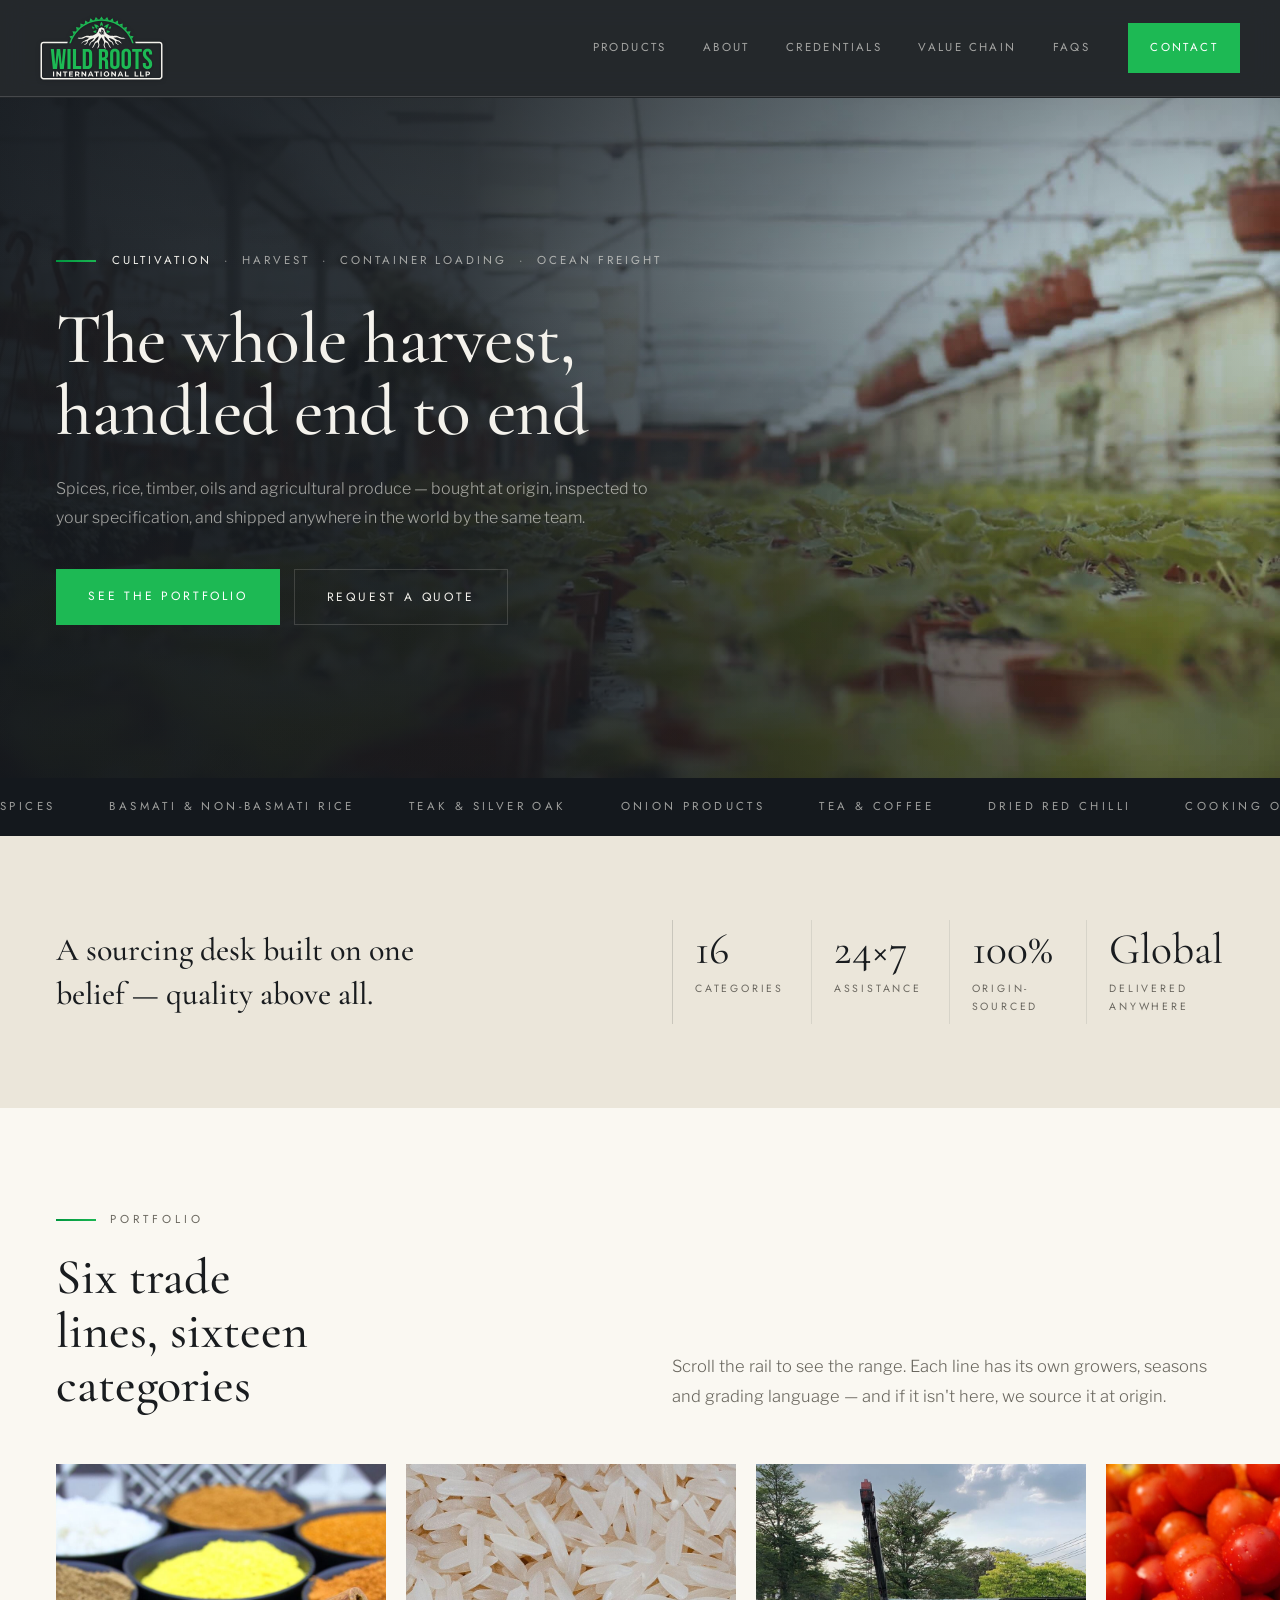
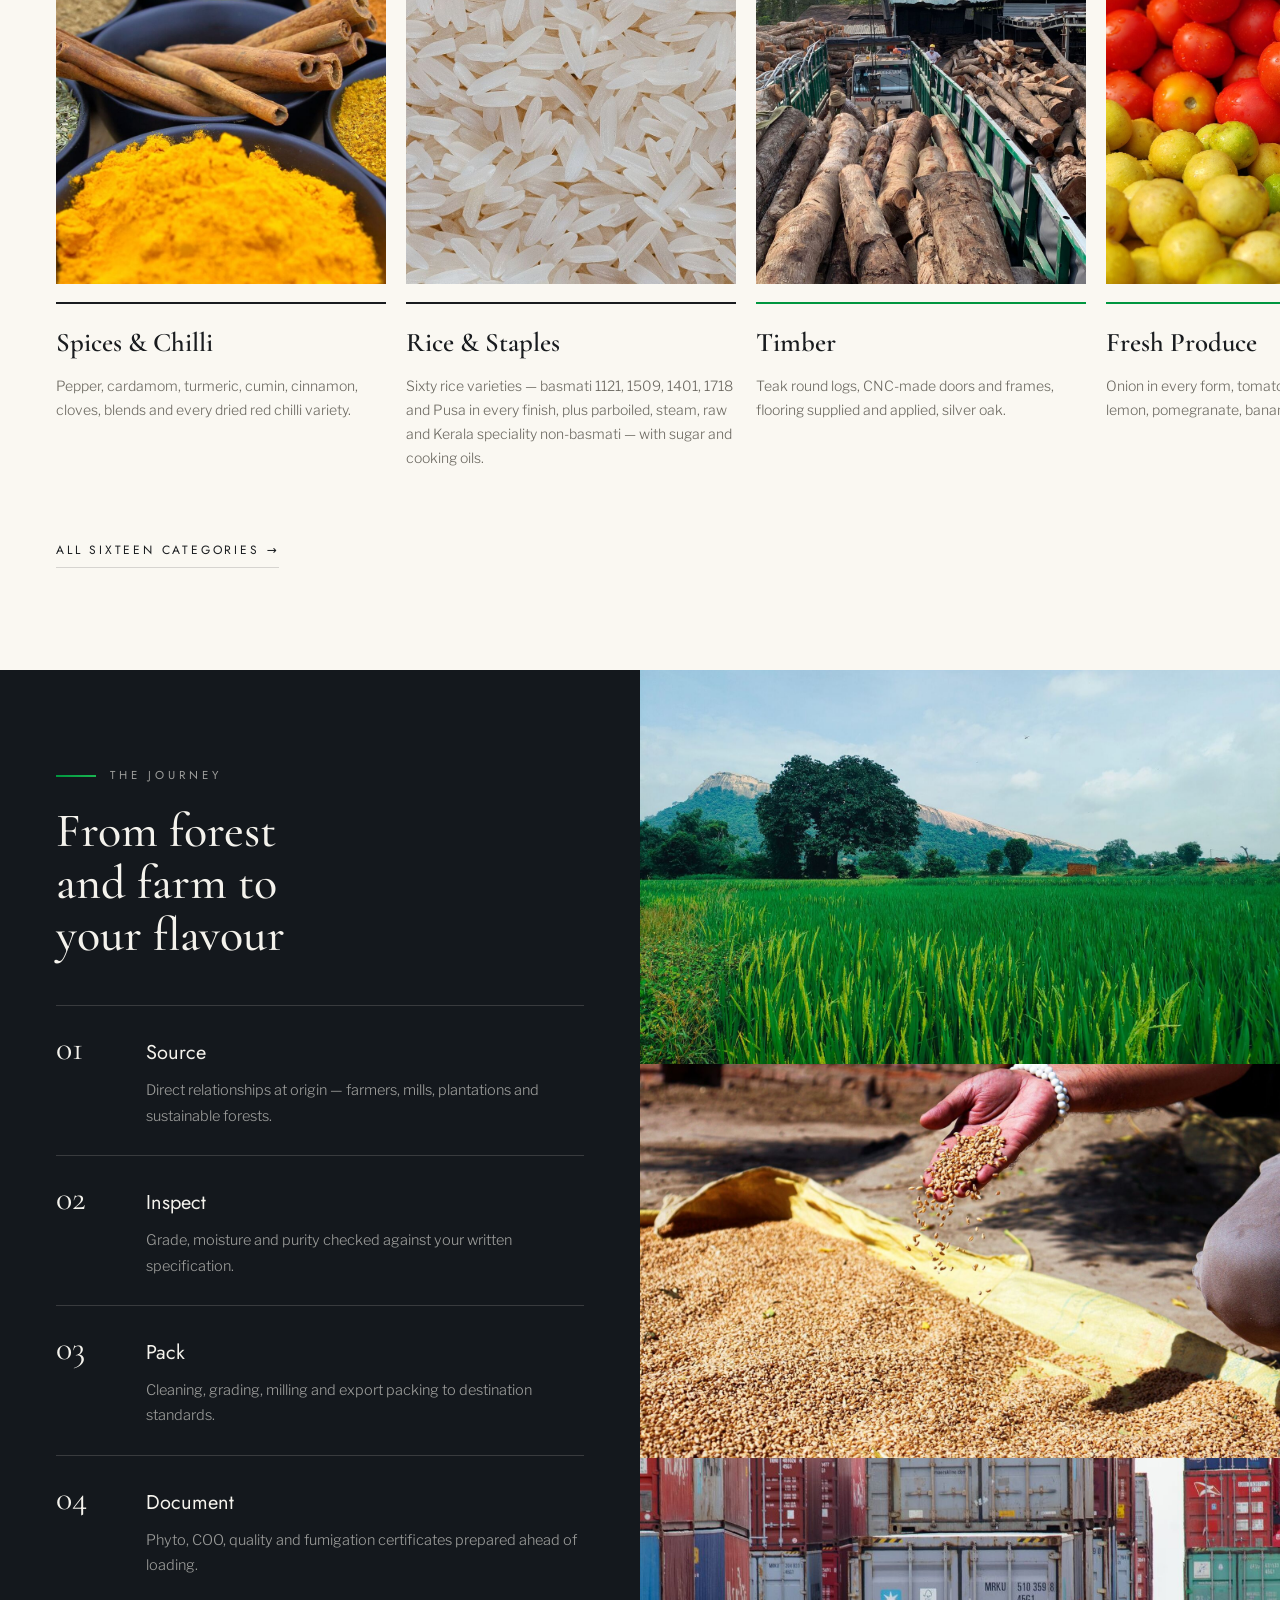
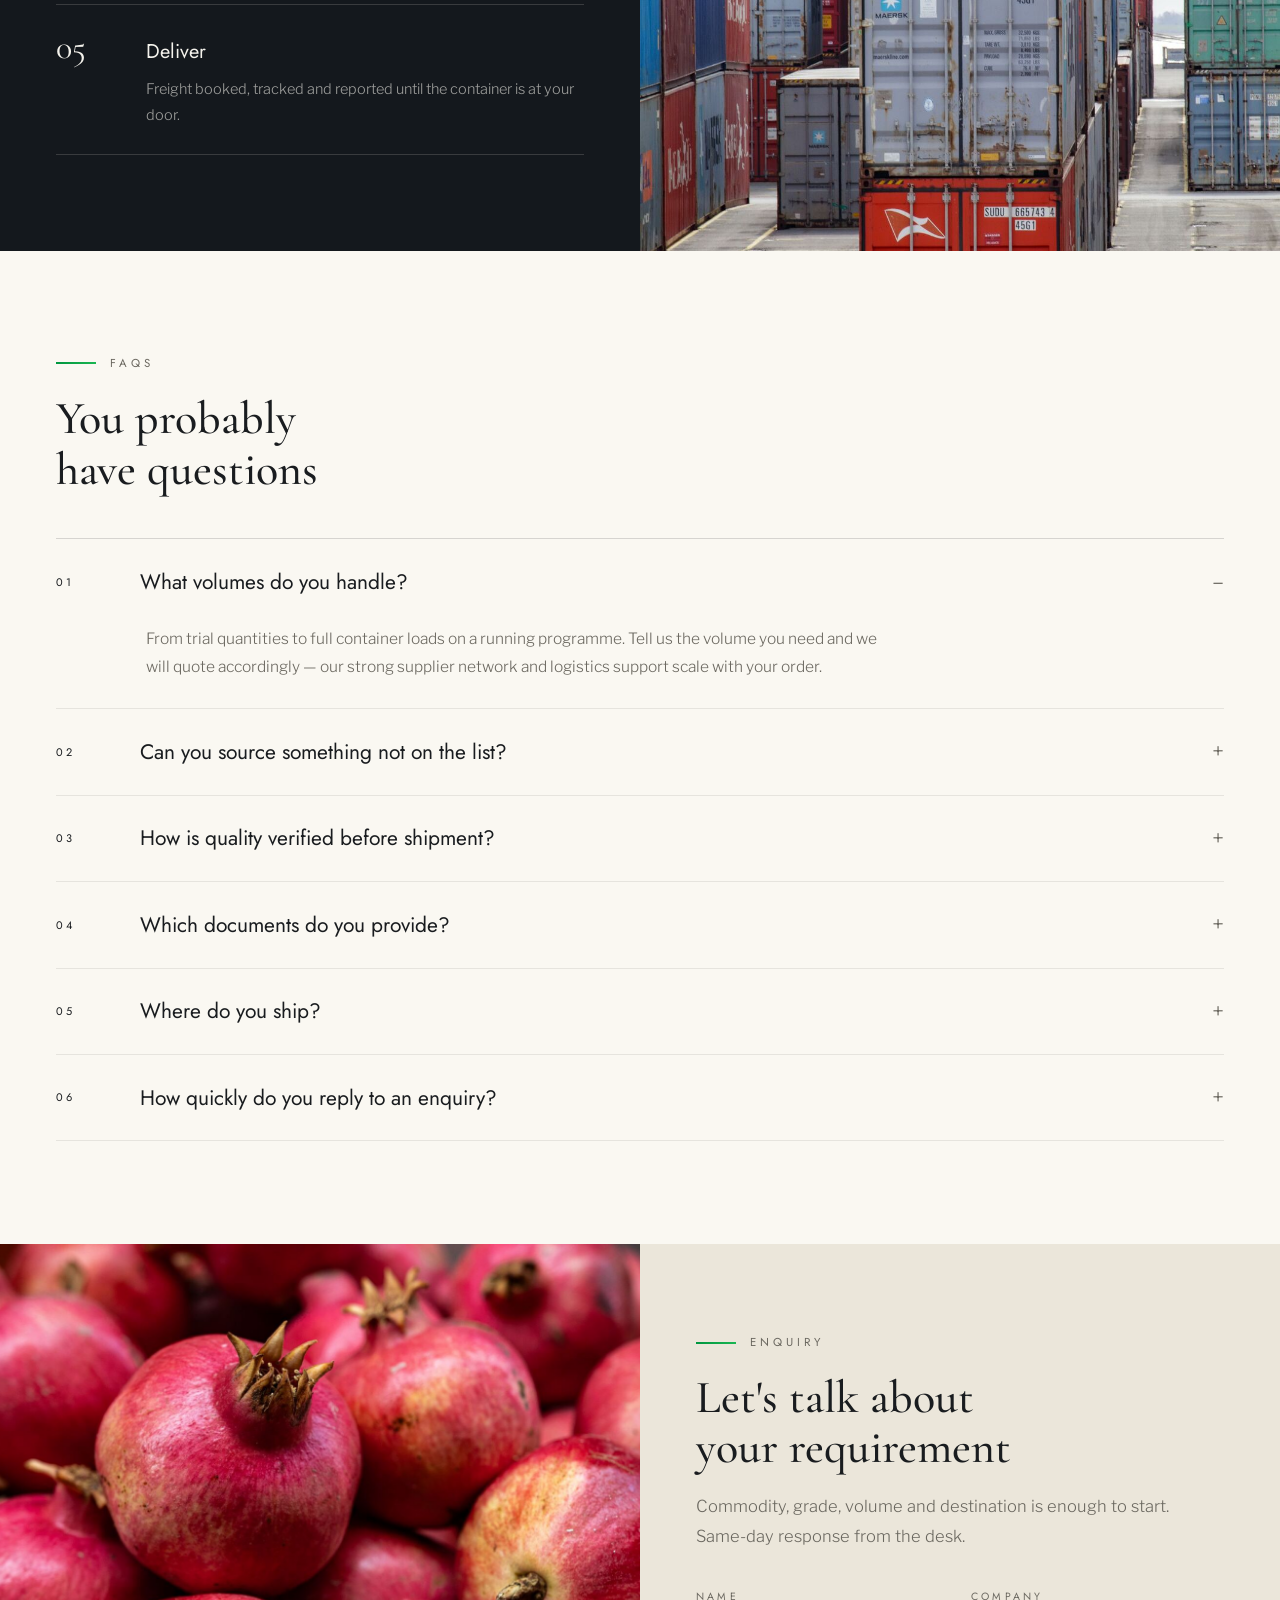
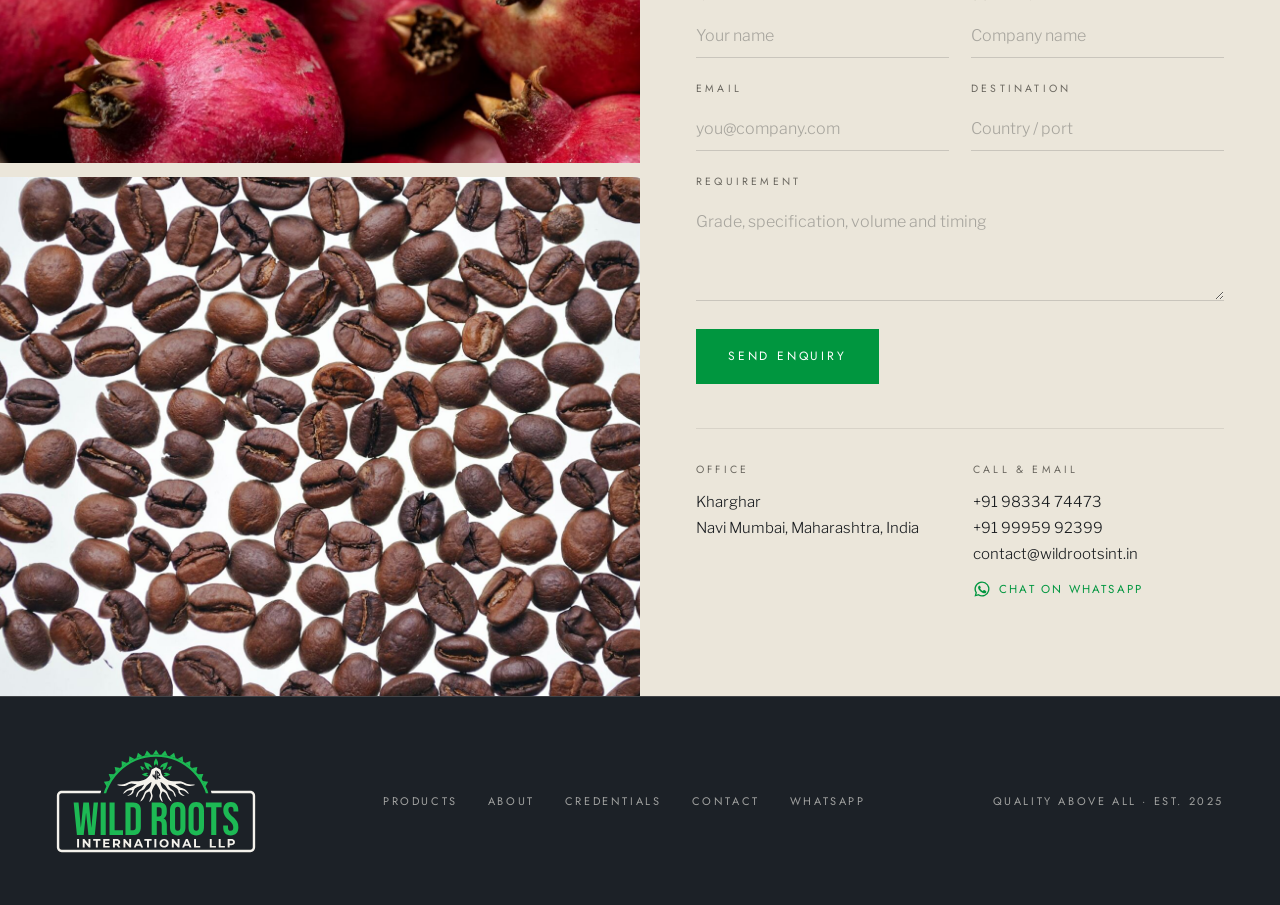
==== commit a77282c6: "Make numbered-step accents uniform (03 no longer green) Co-Authored-By: Claude Fable 5 <noreply@anth" ====
--- a/site/index.html
+++ b/site/index.html
@@ -179,7 +179,7 @@
             <div><h3>Inspect</h3><p>Grade, moisture and purity checked against your written specification.</p></div>
           </div>
           <div class="chain__step">
-            <span class="chain__num accent-g">03</span>
+            <span class="chain__num accent-i">03</span>
             <div><h3>Pack</h3><p>Cleaning, grading, milling and export packing to destination standards.</p></div>
           </div>
           <div class="chain__step">
@@ -224,7 +224,7 @@
         </div>
         <div class="faq__item">
           <button type="button" class="faq__q" aria-expanded="false">
-            <span class="faq__num accent-g">03</span>
+            <span class="faq__num accent-i">03</span>
             <span class="faq__question">How is quality verified before shipment?</span>
             <span class="faq__sign">+</span>
           </button>
@@ -248,7 +248,7 @@
         </div>
         <div class="faq__item">
           <button type="button" class="faq__q" aria-expanded="false">
-            <span class="faq__num accent-g">06</span>
+            <span class="faq__num accent-i">06</span>
             <span class="faq__question">How quickly do you reply to an enquiry?</span>
             <span class="faq__sign">+</span>
           </button>
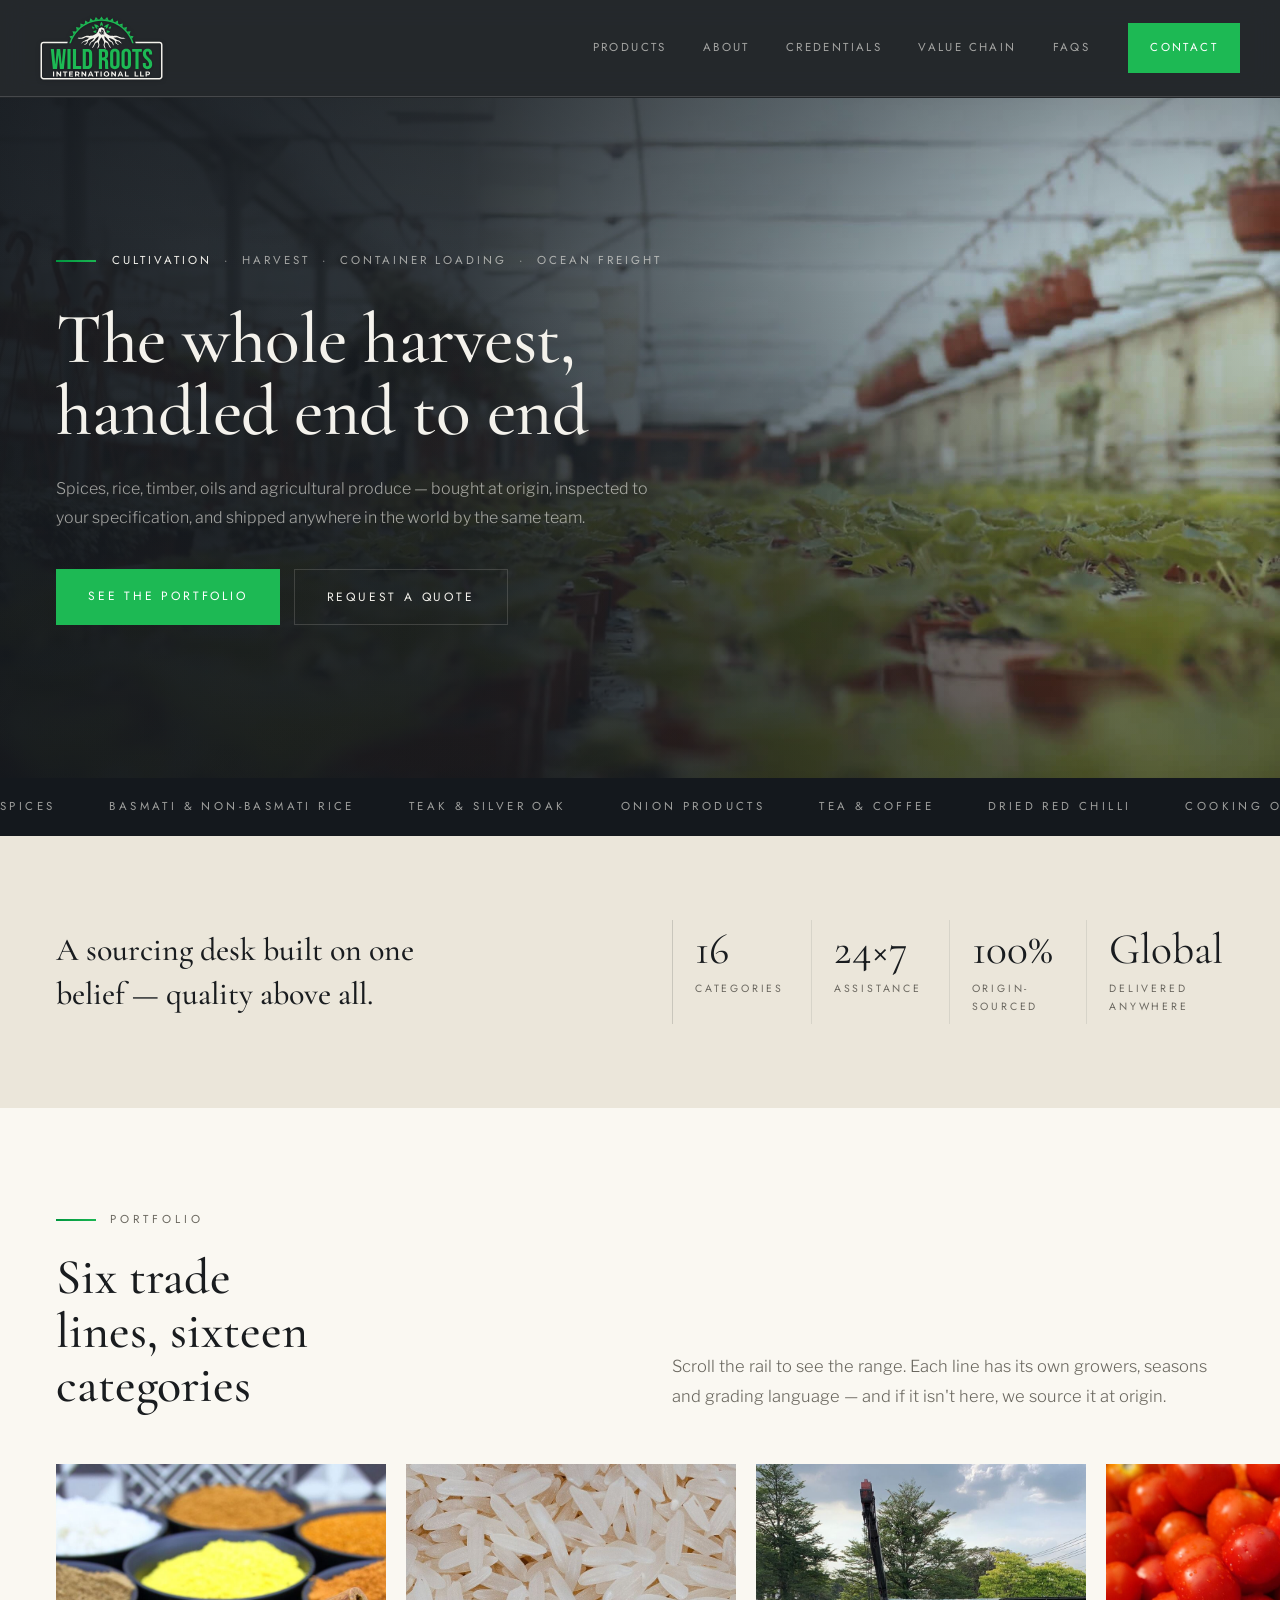
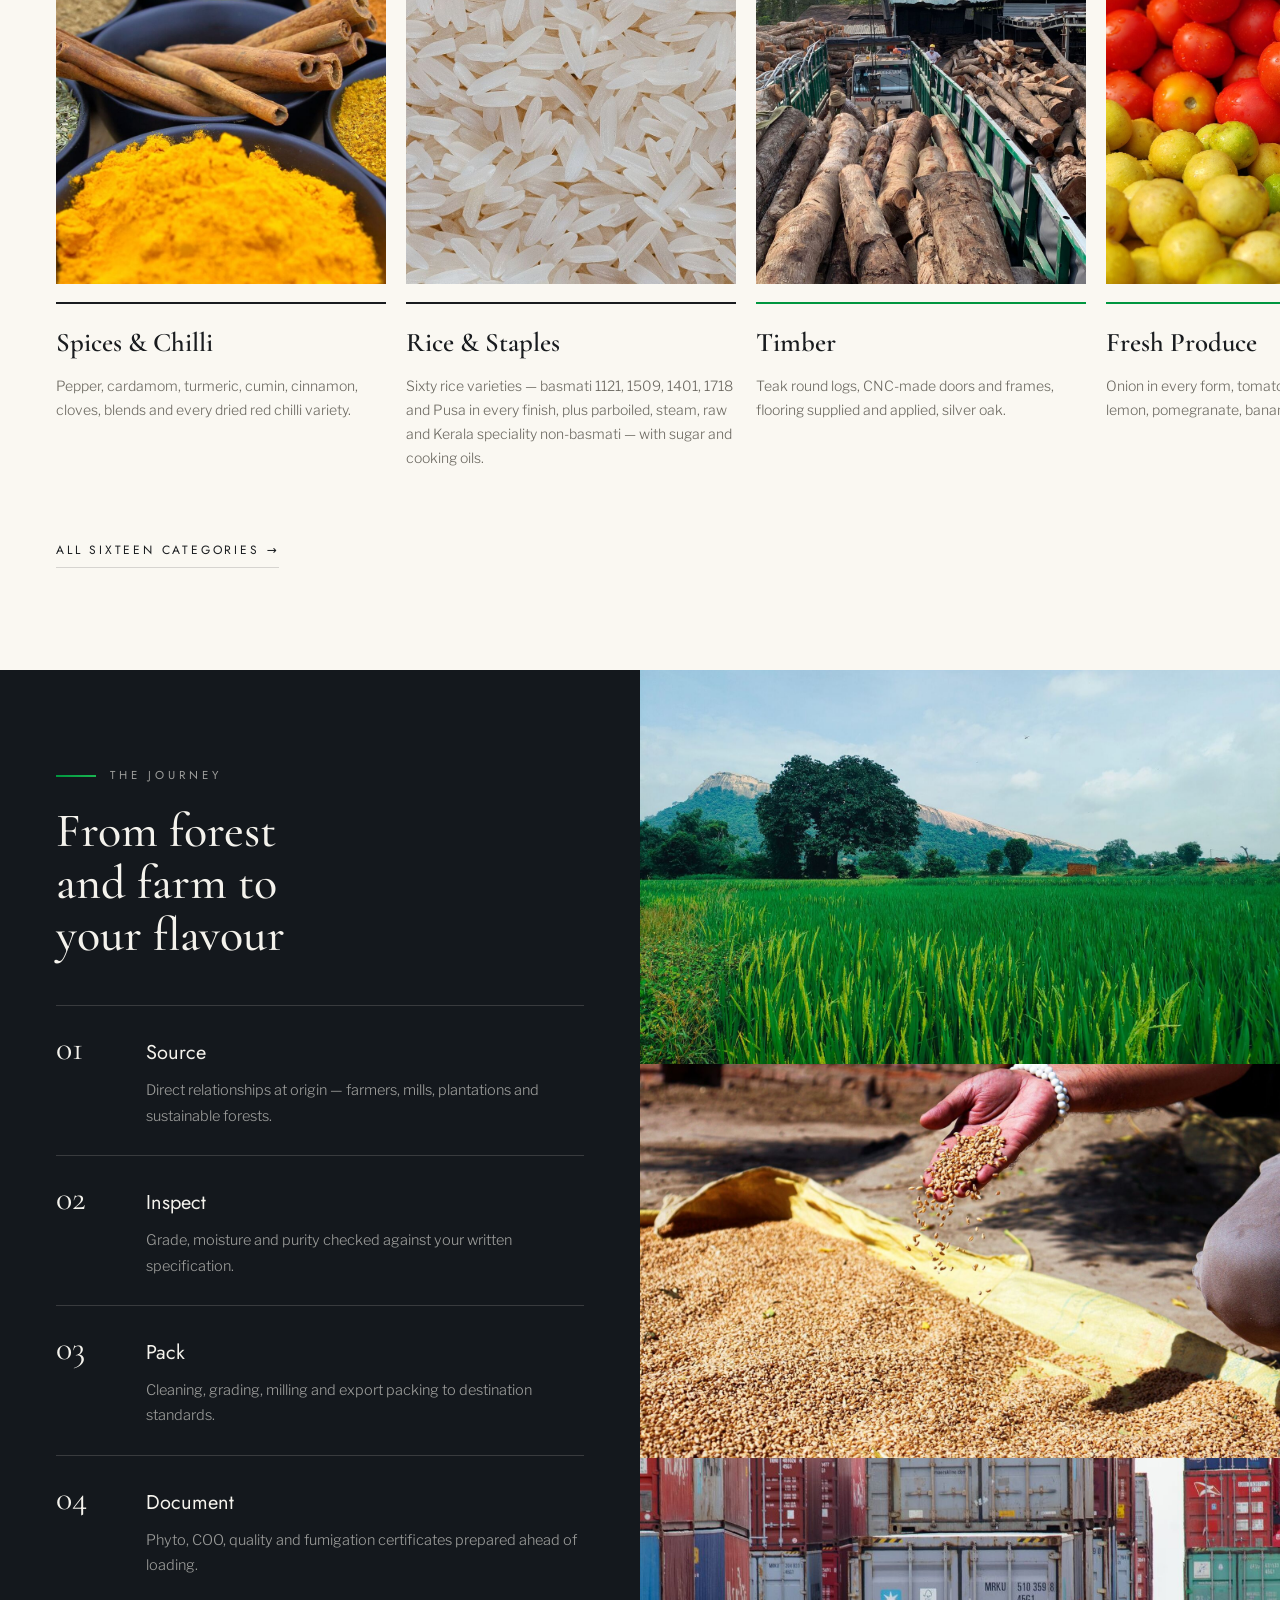
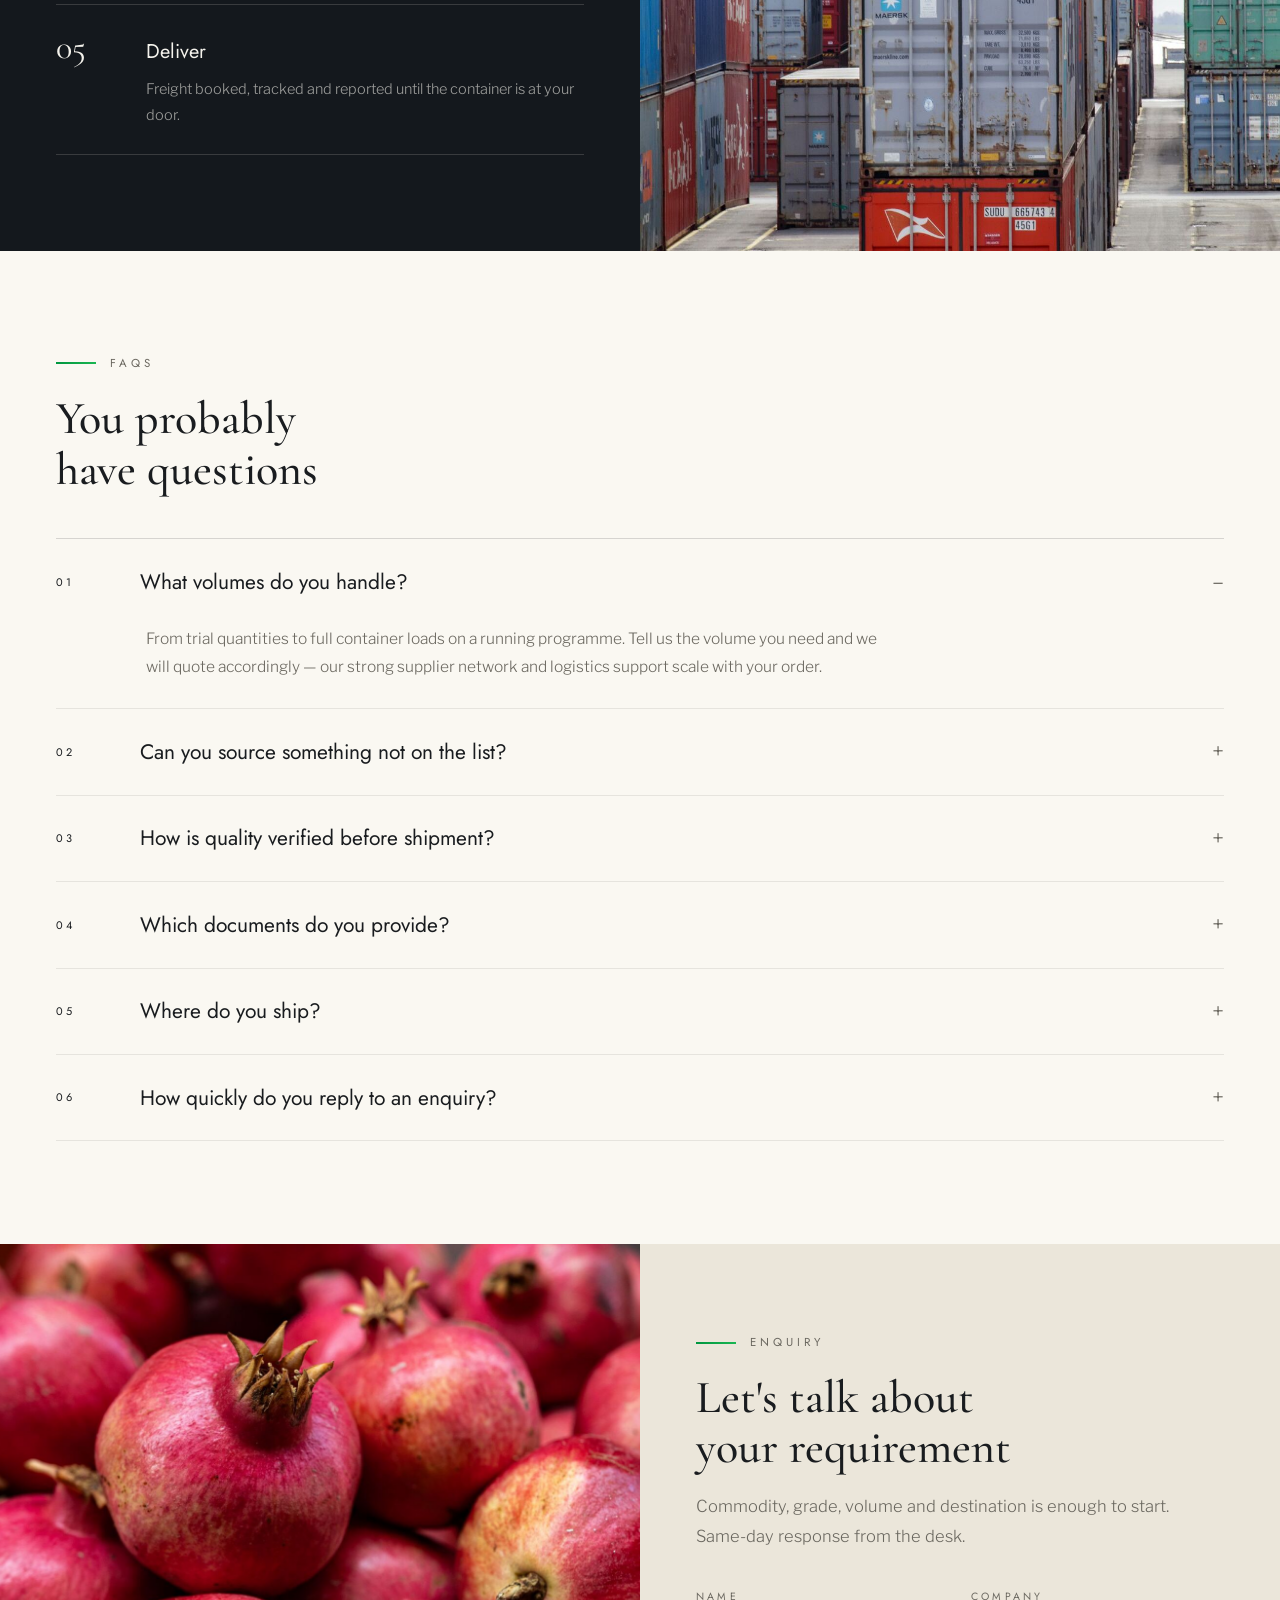
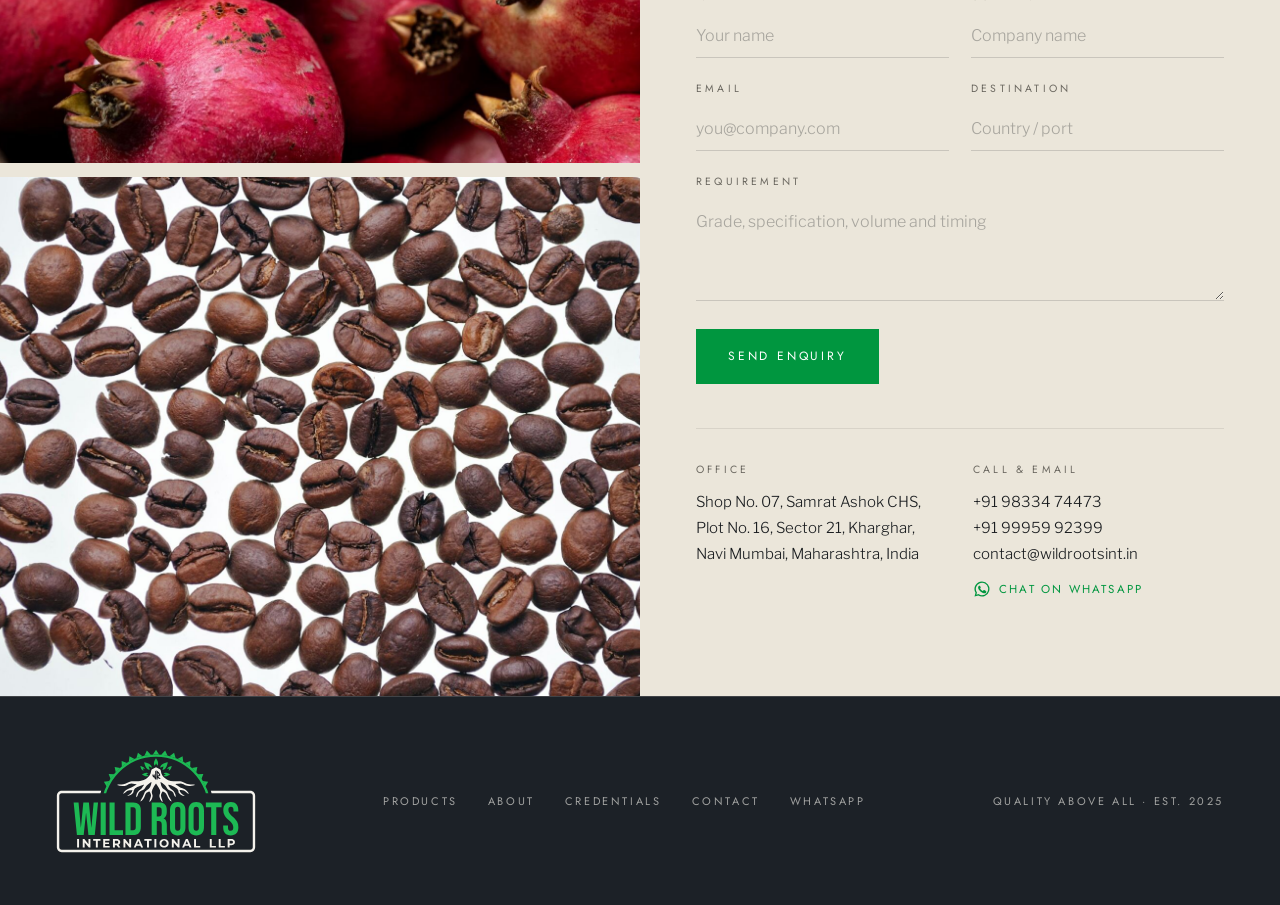
==== commit 2822111e: "Update office address to full Kharghar street address Co-Authored-By: Claude Fable 5 <noreply@anthro" ====
--- a/site/index.html
+++ b/site/index.html
@@ -303,7 +303,7 @@
         <div class="contact-cells">
           <div>
             <p class="cell-label">Office</p>
-            <p>Kharghar<br>Navi Mumbai, Maharashtra, India</p>
+            <p>Shop No. 07, Samrat Ashok CHS,<br>Plot No. 16, Sector 21, Kharghar,<br>Navi Mumbai, Maharashtra, India</p>
           </div>
           <div>
             <p class="cell-label">Call &amp; email</p>
--- a/site/css/styles.css
+++ b/site/css/styles.css
@@ -921,6 +921,24 @@
   color: var(--mu);
 }
 .chips { display: flex; flex-wrap: wrap; gap: 10px; margin-bottom: 48px; }
+/* On phones the wrapped chip rows + search swallow the viewport inside the
+   sticky bar — collapse to one horizontally scrollable row */
+@media (max-width: 720px) {
+  .catalog__bar { flex-wrap: nowrap; gap: 10px; margin-bottom: 12px; }
+  .search { min-width: 0; padding: 10px 14px; }
+  .catalog__count { font-size: 10px; letter-spacing: 1.6px; white-space: nowrap; }
+  .catalog__sticky .chips {
+    flex-wrap: nowrap;
+    overflow-x: auto;
+    -webkit-overflow-scrolling: touch;
+    scrollbar-width: none;
+    margin-bottom: 0;
+    padding-bottom: 12px;
+  }
+  .catalog__sticky .chips::-webkit-scrollbar { display: none; }
+  .catalog__sticky .chip { flex: none; white-space: nowrap; padding: 10px 14px; }
+  .catalog__sticky { margin-bottom: 28px; }
+}
 .chip {
   font-family: var(--sans);
   font-size: 11.5px;
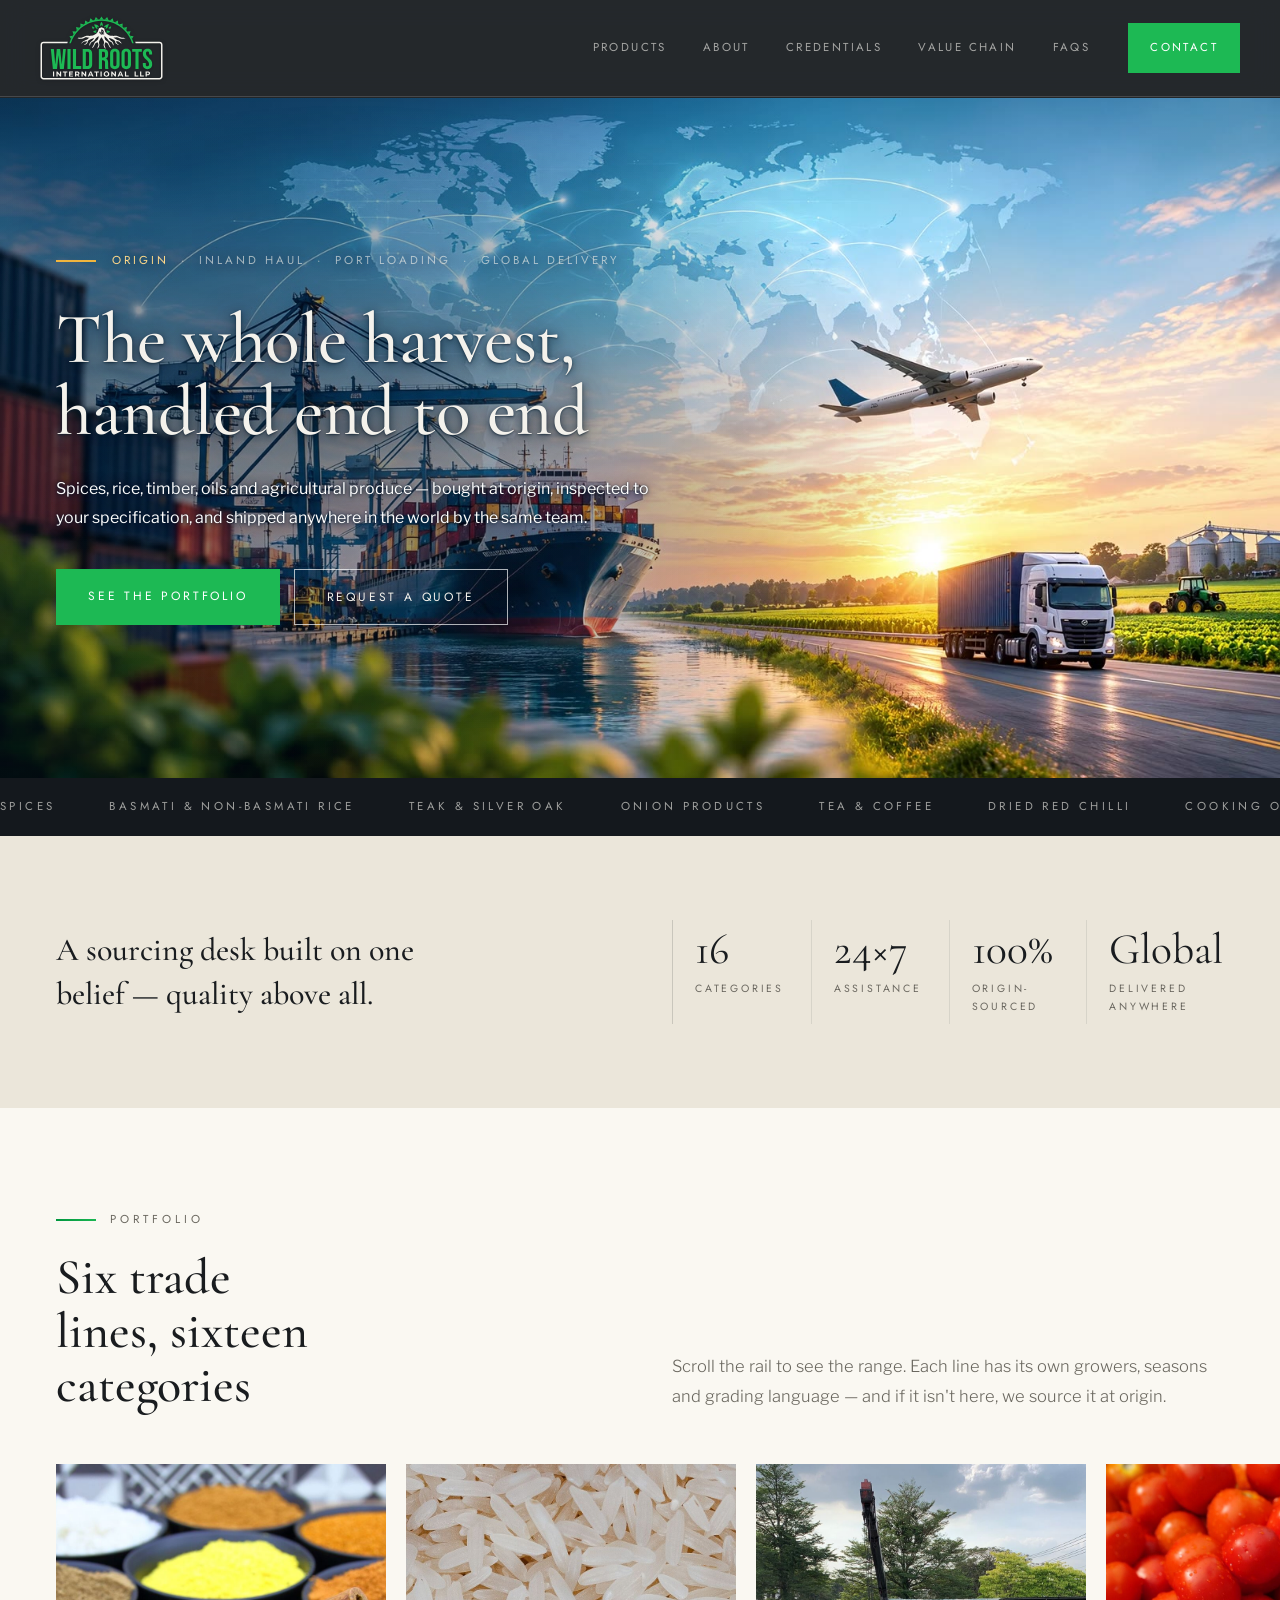
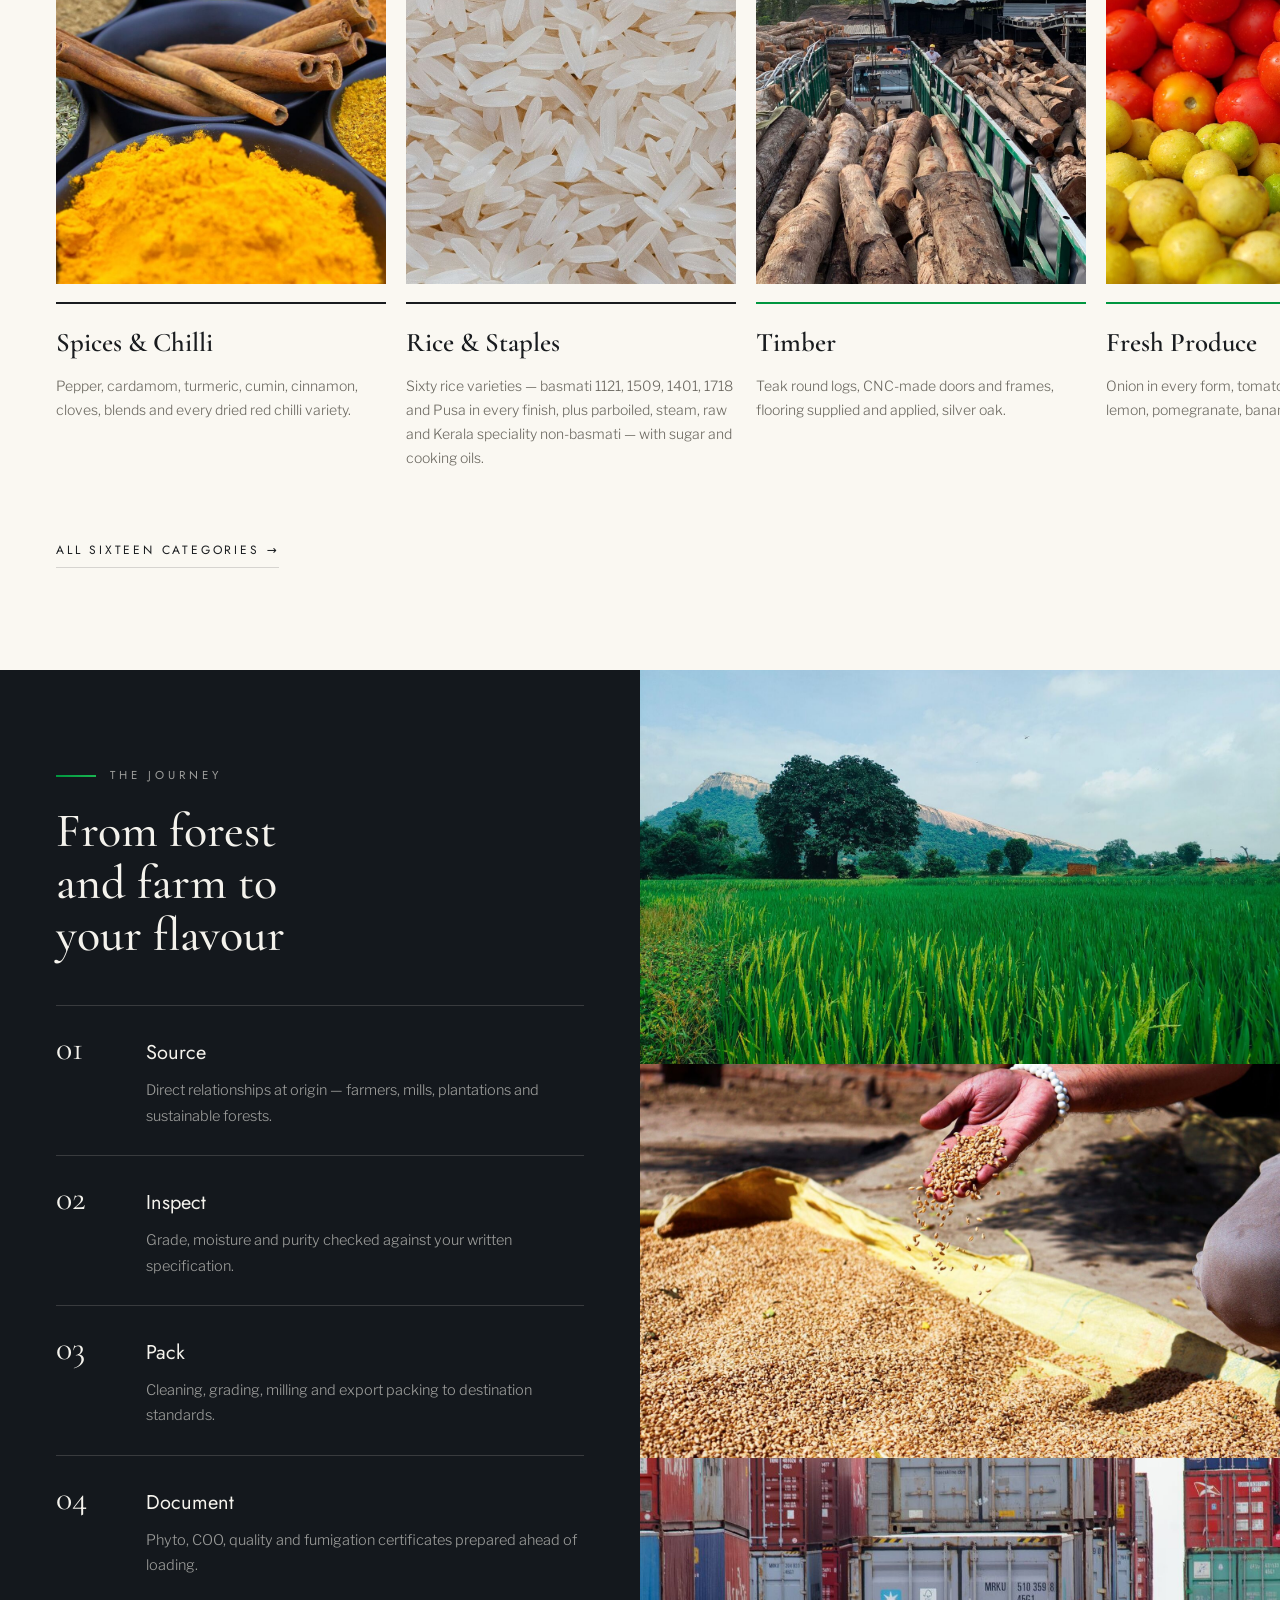
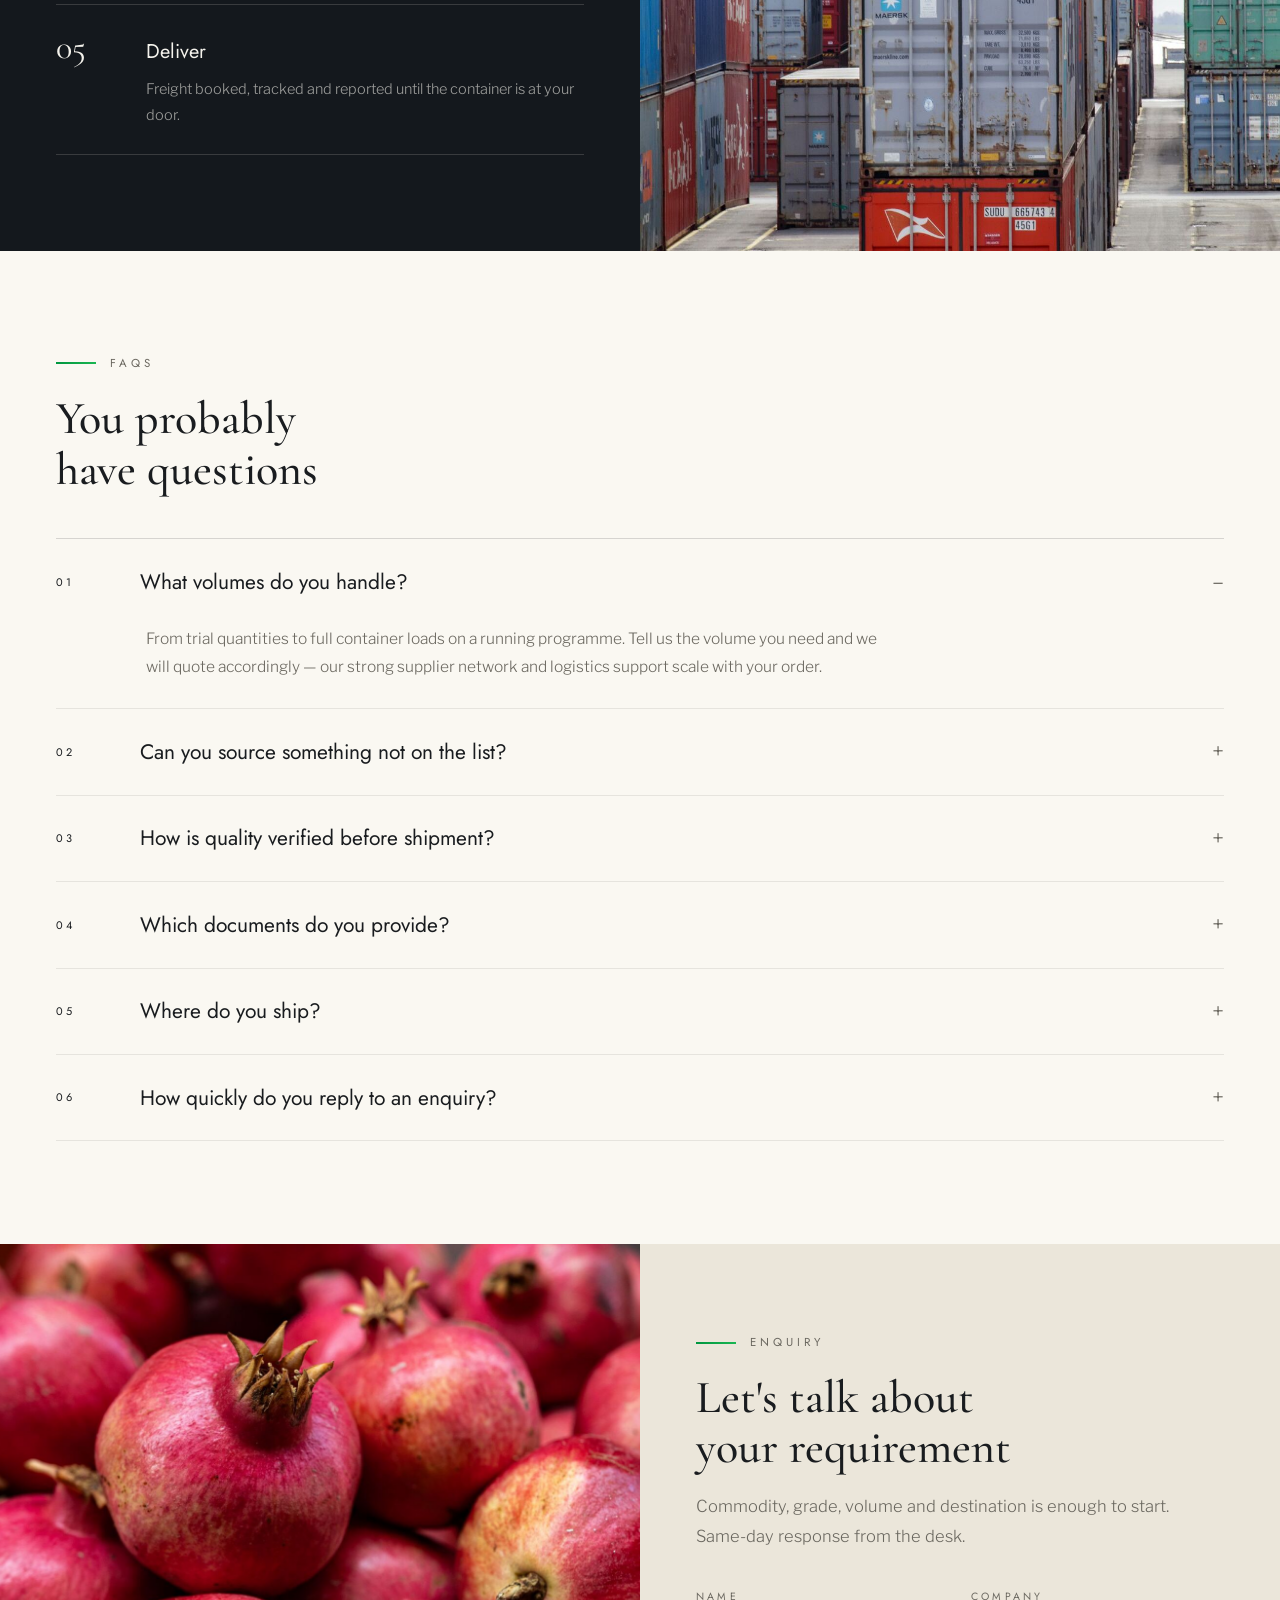
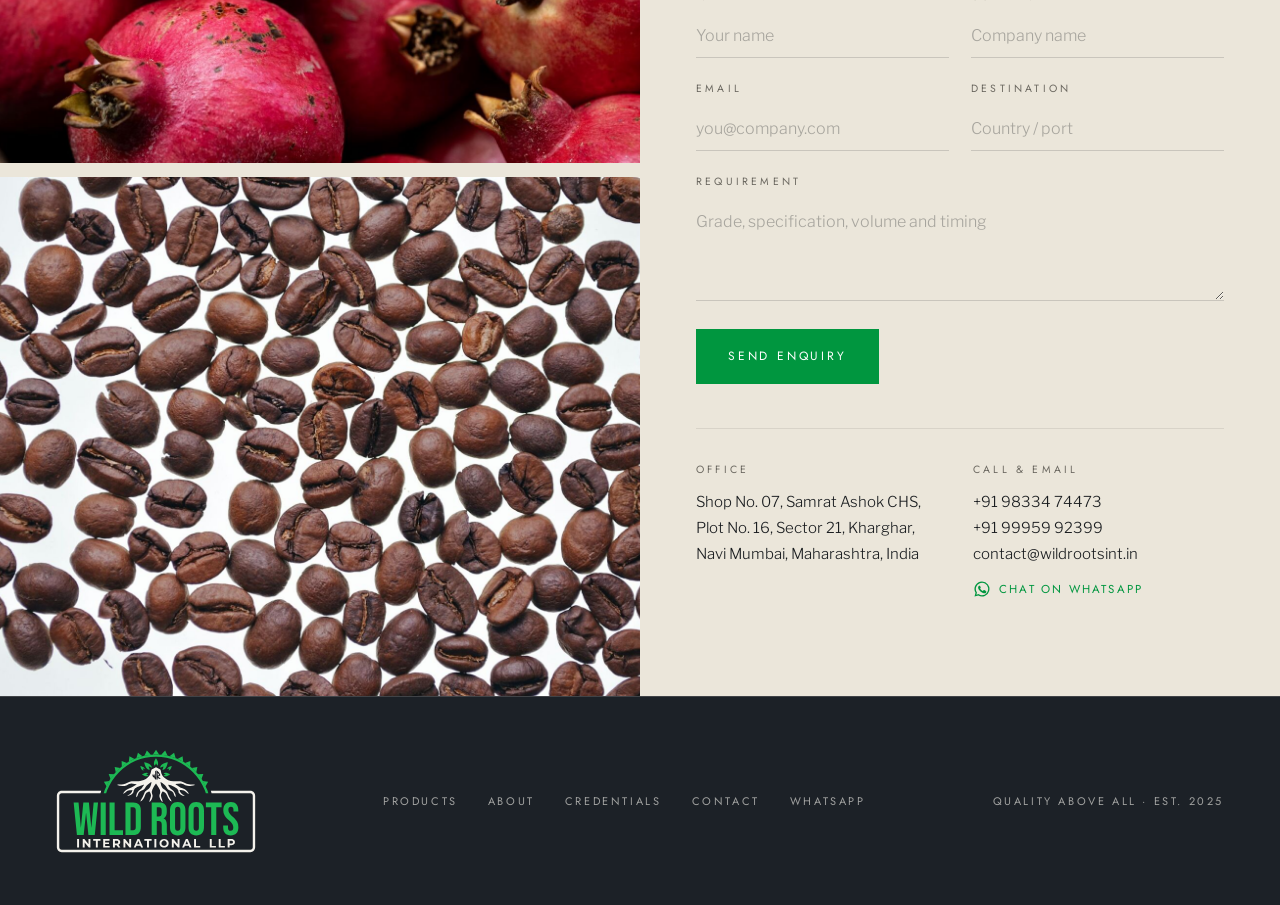
==== commit 1252d20a: "Hero: original bright logistics video with light scrim and gold accents Co-Authored-By: Claude Fable" ====
--- a/site/index.html
+++ b/site/index.html
@@ -43,11 +43,11 @@
 <main id="top">
 
   <!-- Hero: growing → harvesting → loading → shipping -->
-  <section class="hero">
+  <section class="hero hero--bright">
     <div class="hero__media" aria-hidden="true">
-      <img src="assets/img/hero-poster.jpg" alt="">
-      <video autoplay muted loop playsinline preload="auto" poster="assets/img/hero-poster.jpg">
-        <source src="assets/video/hero.mp4" type="video/mp4">
+      <img src="assets/img/hero-poster-bright.jpg" alt="">
+      <video autoplay muted loop playsinline preload="auto" poster="assets/img/hero-poster-bright.jpg">
+        <source src="assets/video/hero-bright.mp4" type="video/mp4">
       </video>
     </div>
     <div class="hero__scrim"></div>
@@ -56,10 +56,10 @@
         <div class="hero__phases-row">
           <span class="tri-rule"></span>
           <ol class="hero__phases" id="hero-phases">
-            <li class="is-active">Cultivation</li>
-            <li>Harvest</li>
-            <li>Container Loading</li>
-            <li>Ocean Freight</li>
+            <li class="is-active">Origin</li>
+            <li>Inland Haul</li>
+            <li>Port Loading</li>
+            <li>Global Delivery</li>
           </ol>
         </div>
         <h1 class="hero__title">The whole harvest, handled end to end</h1>
--- a/site/css/styles.css
+++ b/site/css/styles.css
@@ -430,6 +430,41 @@
 @media (prefers-reduced-motion: reduce) {
   .hero__media video { display: none; }  /* the poster image beneath remains */
 }
+/* Bright-footage variant: marine-blue veil at half strength so the video
+   stays luminous, sunrise-gold accents echoing the footage */
+.hero--bright .hero__scrim {
+  background:
+    linear-gradient(180deg, rgba(6, 26, 43, .18) 0%, rgba(6, 26, 43, 0) 18%),
+    linear-gradient(90deg, rgba(6, 26, 43, .38) 0%, rgba(6, 26, 43, .16) 42%, rgba(6, 26, 43, 0) 62%);
+}
+.hero--bright .hero__content { position: relative; }
+/* soft pool of shade behind the copy only — fades out before the mid-frame */
+.hero--bright .hero__content::before {
+  content: "";
+  position: absolute;
+  inset: -160px -200px;
+  z-index: -1;
+  pointer-events: none;
+  /* must reach 0 well inside the box or its edges print as a rectangle */
+  background: radial-gradient(ellipse at 45% 50%, rgba(6, 26, 43, .34) 0%, rgba(6, 26, 43, .16) 42%, rgba(6, 26, 43, 0) 68%);
+}
+.hero--bright .hero__title {
+  text-shadow: 0 1px 2px rgba(6, 26, 43, .65), 0 2px 8px rgba(6, 26, 43, .7), 0 4px 30px rgba(6, 26, 43, .85);
+}
+.hero--bright .hero__intro {
+  color: #fff;
+  font-weight: 400;
+  text-shadow: 0 0 2px rgba(6, 26, 43, .55), 0 1px 4px rgba(6, 26, 43, .85), 0 2px 16px rgba(6, 26, 43, .9);
+}
+.hero--bright .hero__phases li { text-shadow: 0 1px 12px rgba(6, 26, 43, .65); }
+.hero--bright .hero__phases-row .tri-rule { background: #f2b53d; }
+.hero--bright .hero__phases li.is-active { color: #ffd98a; }
+.hero--bright .btn--ghost { border-color: rgba(255, 255, 255, .68); }
+@media (max-width: 720px) {
+  .hero--bright .hero__scrim {
+    background: linear-gradient(180deg, rgba(6, 26, 43, .40) 0%, rgba(6, 26, 43, .18) 55%, rgba(6, 26, 43, .34) 100%);
+  }
+}
 /* journey phases — highlight follows the video */
 .hero__phases-row {
   display: flex;
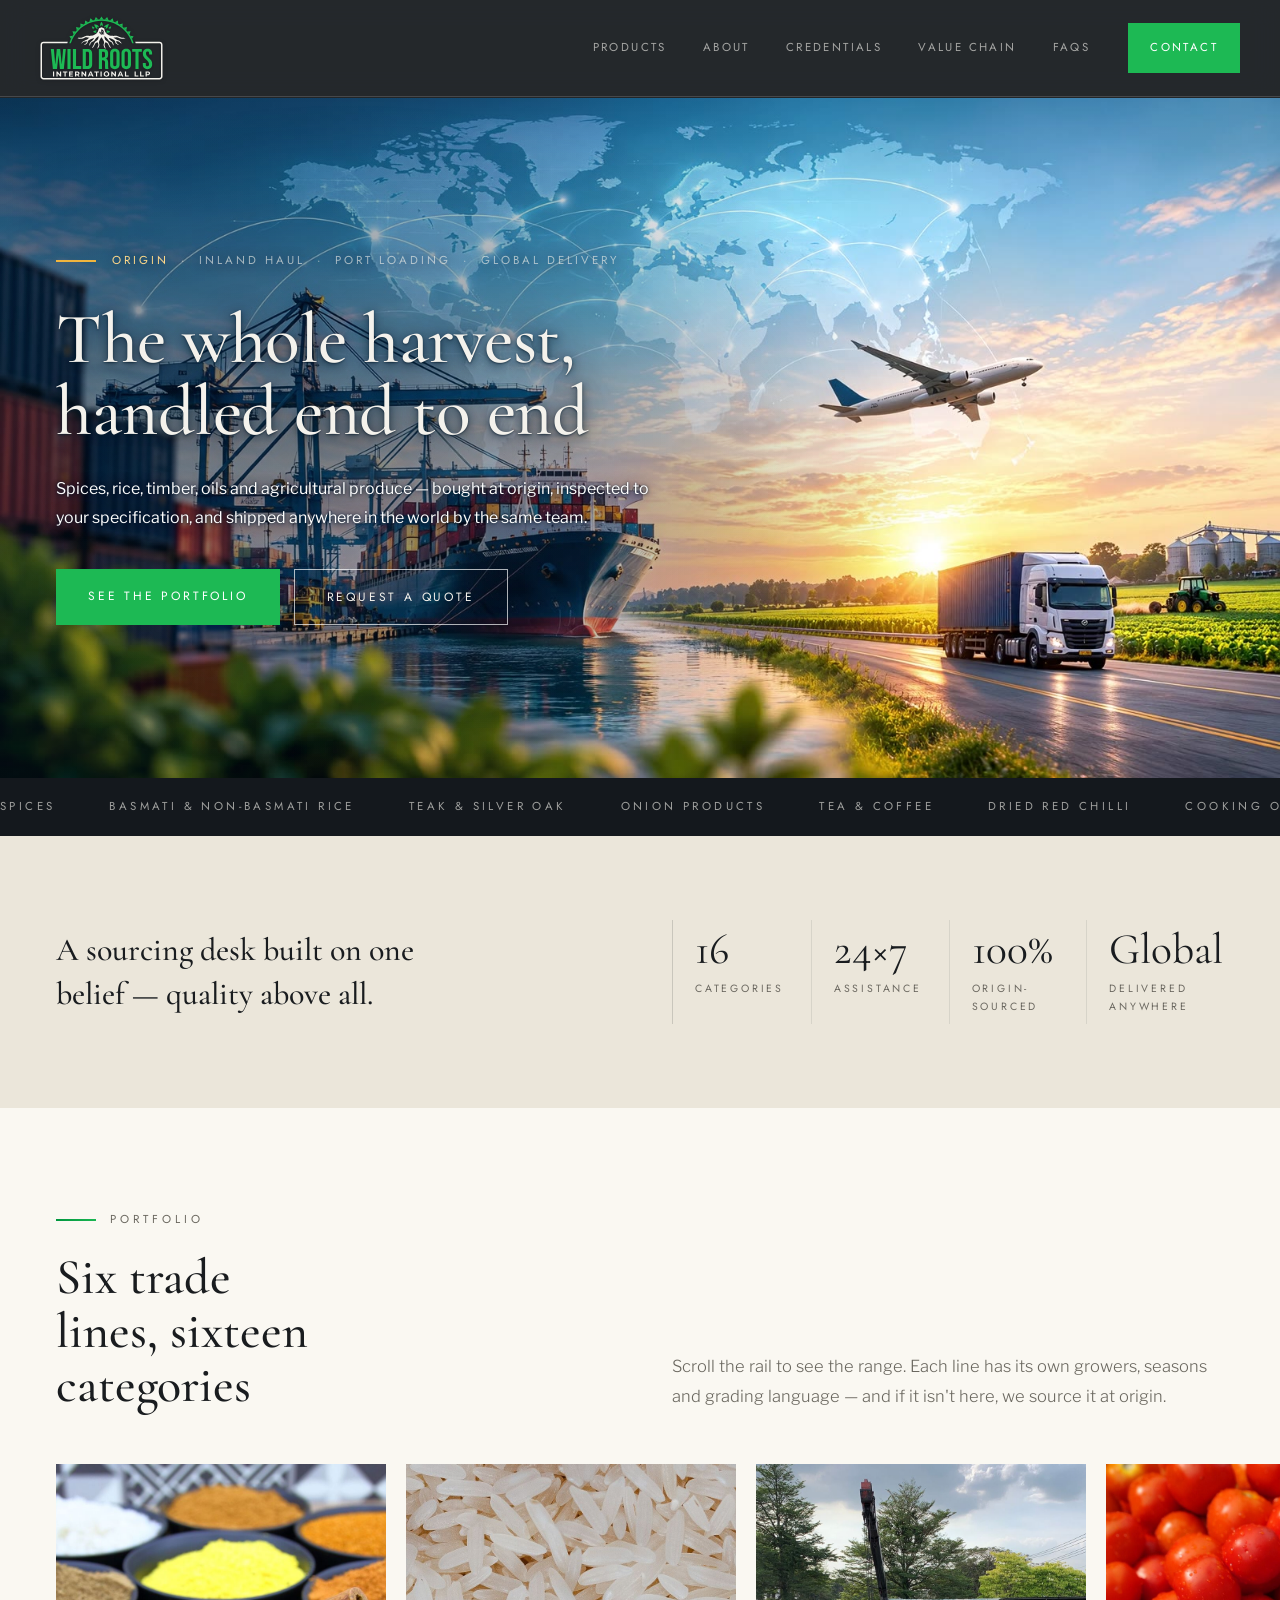
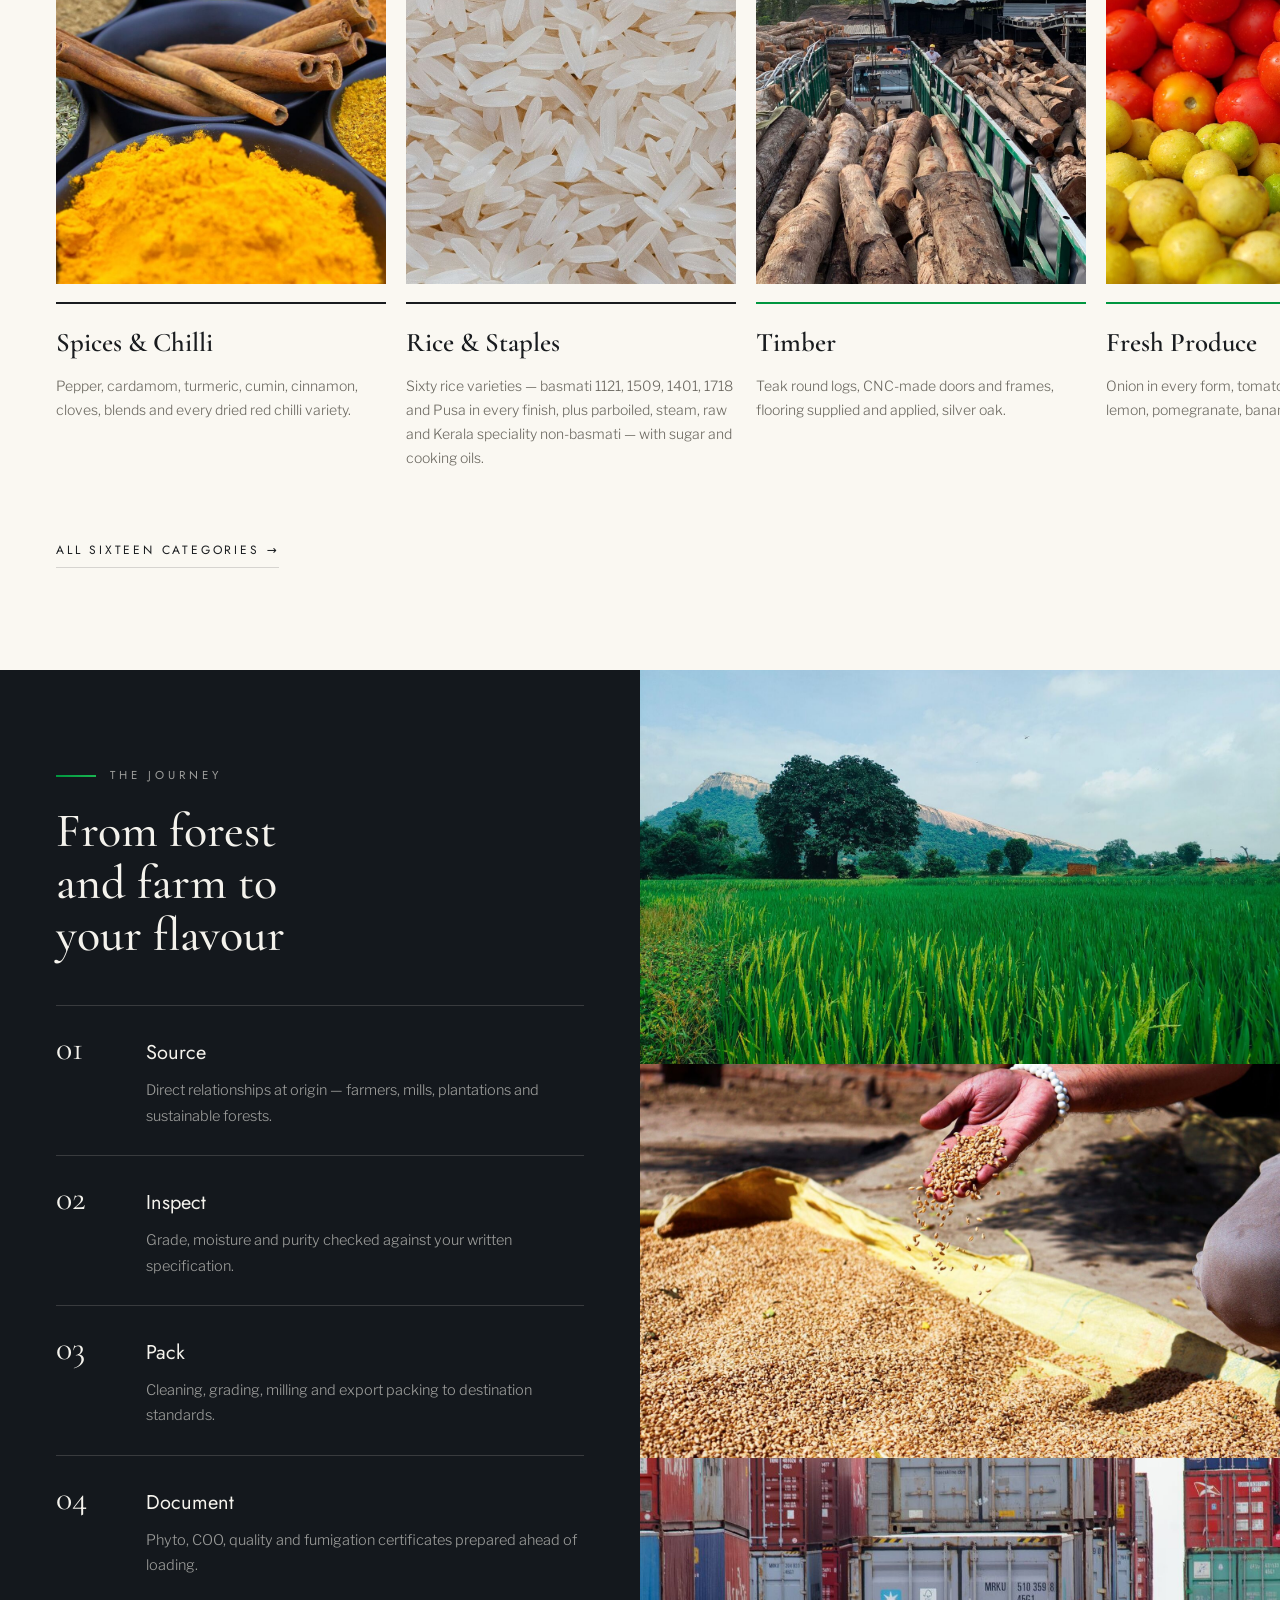
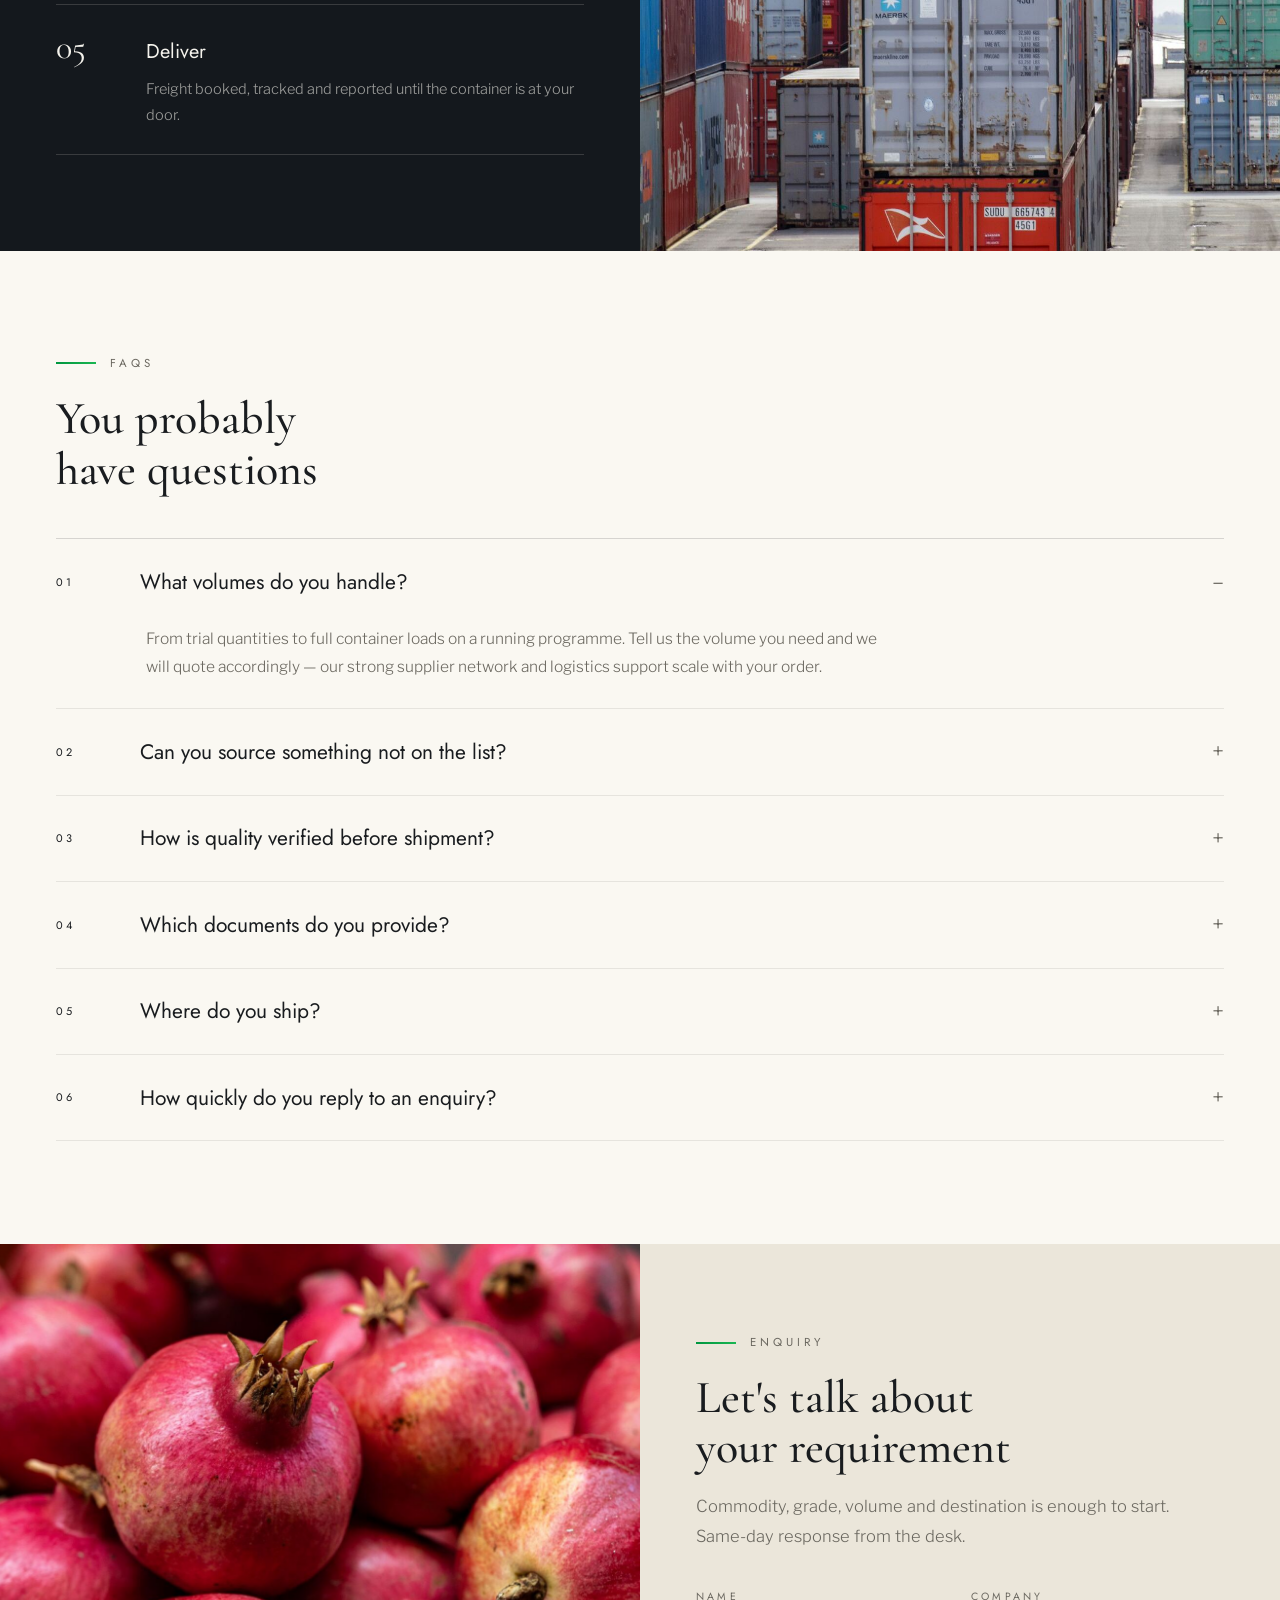
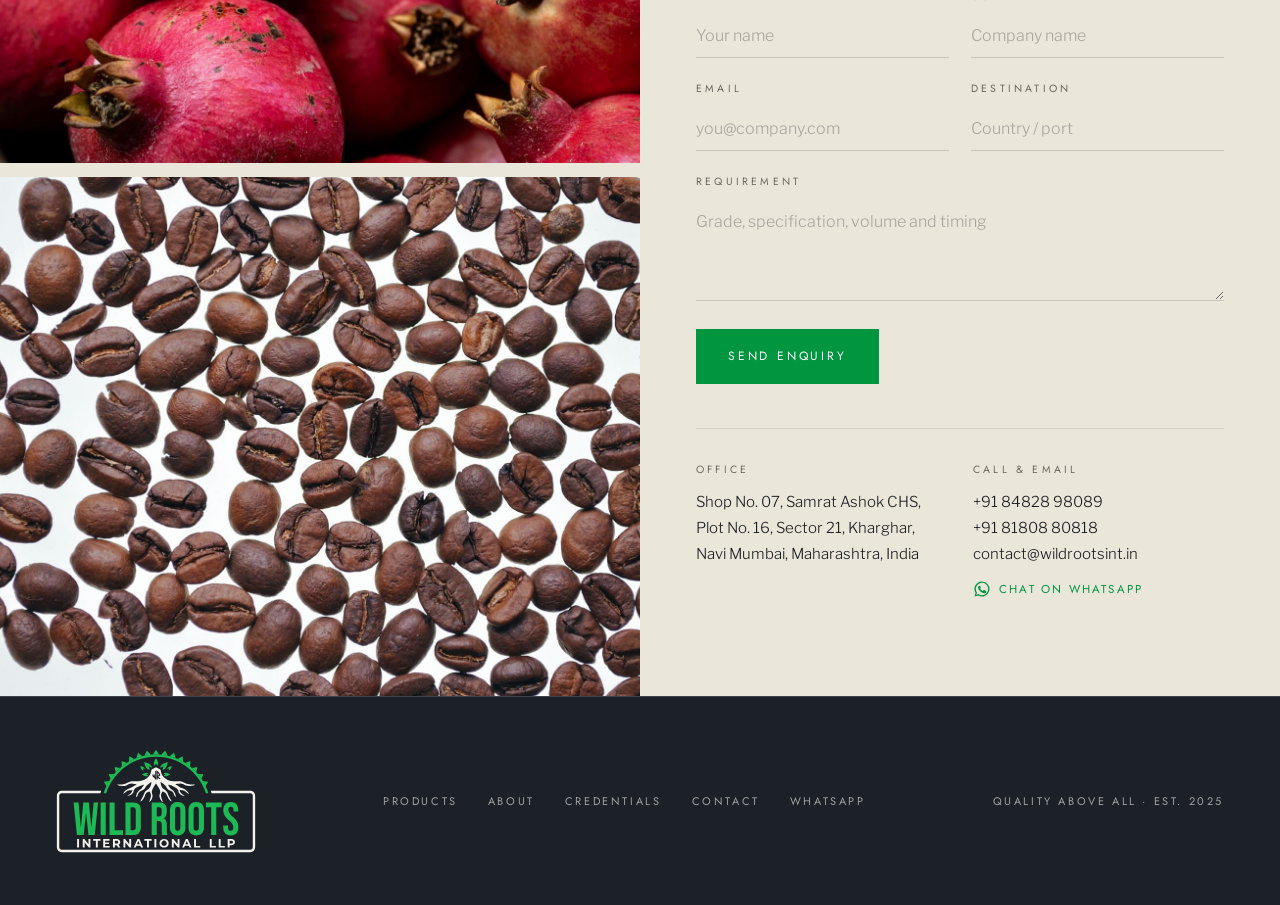
==== commit 8ef027de: "Update contact details: office line, designated partner cards with Gulf numbers Co-Authored-By: Clau" ====
--- a/site/index.html
+++ b/site/index.html
@@ -307,8 +307,8 @@
           </div>
           <div>
             <p class="cell-label">Call &amp; email</p>
-            <p><a href="tel:+919833474473">+91 98334 74473</a><br><a href="tel:+919995992399">+91 99959 92399</a><br><a href="mailto:contact@wildrootsint.in">contact@wildrootsint.in</a></p>
-            <a class="wa-link" href="https://wa.me/919833474473?text=Hello%20Wild%20Roots%2C%20I%27d%20like%20to%20enquire%20about%20" target="_blank" rel="noopener"><svg viewBox="0 0 24 24" aria-hidden="true"><path fill="currentColor" d="M12 2a10 10 0 0 0-8.6 15.1L2 22l5-1.3A10 10 0 1 0 12 2zm0 18.2a8.2 8.2 0 0 1-4.2-1.2l-.3-.2-3 .8.8-2.9-.2-.3A8.2 8.2 0 1 1 12 20.2zm4.5-6.1c-.2-.1-1.5-.7-1.7-.8s-.4-.1-.6.1-.6.8-.8 1c-.1.2-.3.2-.5.1a6.7 6.7 0 0 1-3.3-2.9c-.3-.4.3-.4.7-1.3.1-.2 0-.3 0-.4l-.8-1.8c-.2-.5-.4-.4-.6-.4h-.5a1 1 0 0 0-.7.3 3 3 0 0 0-.9 2.2 5.2 5.2 0 0 0 1.1 2.8 12 12 0 0 0 4.6 4.1c1.7.7 2.4.8 3.2.7a2.8 2.8 0 0 0 1.8-1.3 2.2 2.2 0 0 0 .2-1.3c-.1-.1-.3-.2-.5-.3z"/></svg>Chat on WhatsApp</a>
+            <p><a href="tel:+918482898089">+91 84828 98089</a><br><a href="tel:+918180880818">+91 81808 80818</a><br><a href="mailto:contact@wildrootsint.in">contact@wildrootsint.in</a></p>
+            <a class="wa-link" href="https://wa.me/918180880818?text=Hello%20Wild%20Roots%2C%20I%27d%20like%20to%20enquire%20about%20" target="_blank" rel="noopener"><svg viewBox="0 0 24 24" aria-hidden="true"><path fill="currentColor" d="M12 2a10 10 0 0 0-8.6 15.1L2 22l5-1.3A10 10 0 1 0 12 2zm0 18.2a8.2 8.2 0 0 1-4.2-1.2l-.3-.2-3 .8.8-2.9-.2-.3A8.2 8.2 0 1 1 12 20.2zm4.5-6.1c-.2-.1-1.5-.7-1.7-.8s-.4-.1-.6.1-.6.8-.8 1c-.1.2-.3.2-.5.1a6.7 6.7 0 0 1-3.3-2.9c-.3-.4.3-.4.7-1.3.1-.2 0-.3 0-.4l-.8-1.8c-.2-.5-.4-.4-.6-.4h-.5a1 1 0 0 0-.7.3 3 3 0 0 0-.9 2.2 5.2 5.2 0 0 0 1.1 2.8 12 12 0 0 0 4.6 4.1c1.7.7 2.4.8 3.2.7a2.8 2.8 0 0 0 1.8-1.3 2.2 2.2 0 0 0 .2-1.3c-.1-.1-.3-.2-.5-.3z"/></svg>Chat on WhatsApp</a>
           </div>
         </div>
       </div>
@@ -327,7 +327,7 @@
       <a href="about.html">About</a>
       <a href="credentials.html">Credentials</a>
       <a href="contact.html">Contact</a>
-      <a href="https://wa.me/919833474473" target="_blank" rel="noopener">WhatsApp</a>
+      <a href="https://wa.me/918180880818" target="_blank" rel="noopener">WhatsApp</a>
     </nav>
     <span class="site-footer__legal">Quality Above All · Est. 2025</span>
   </div>
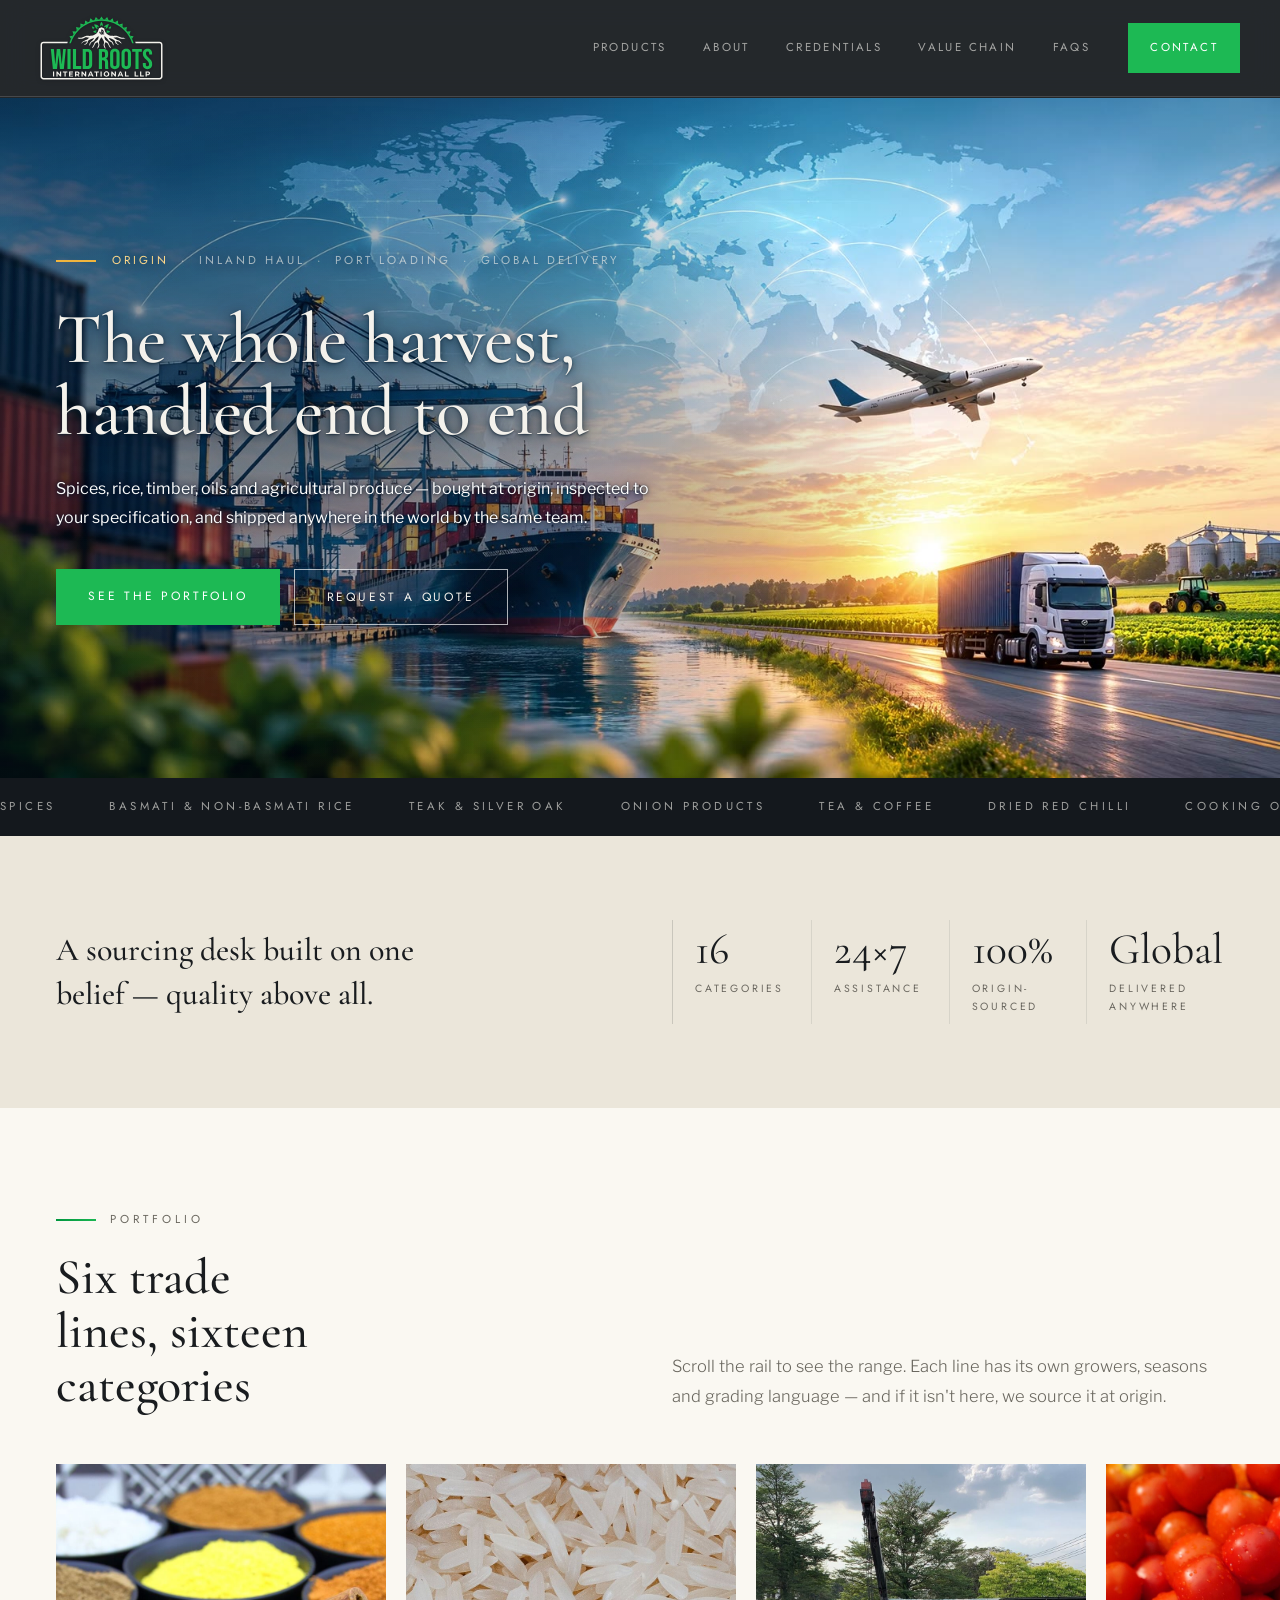
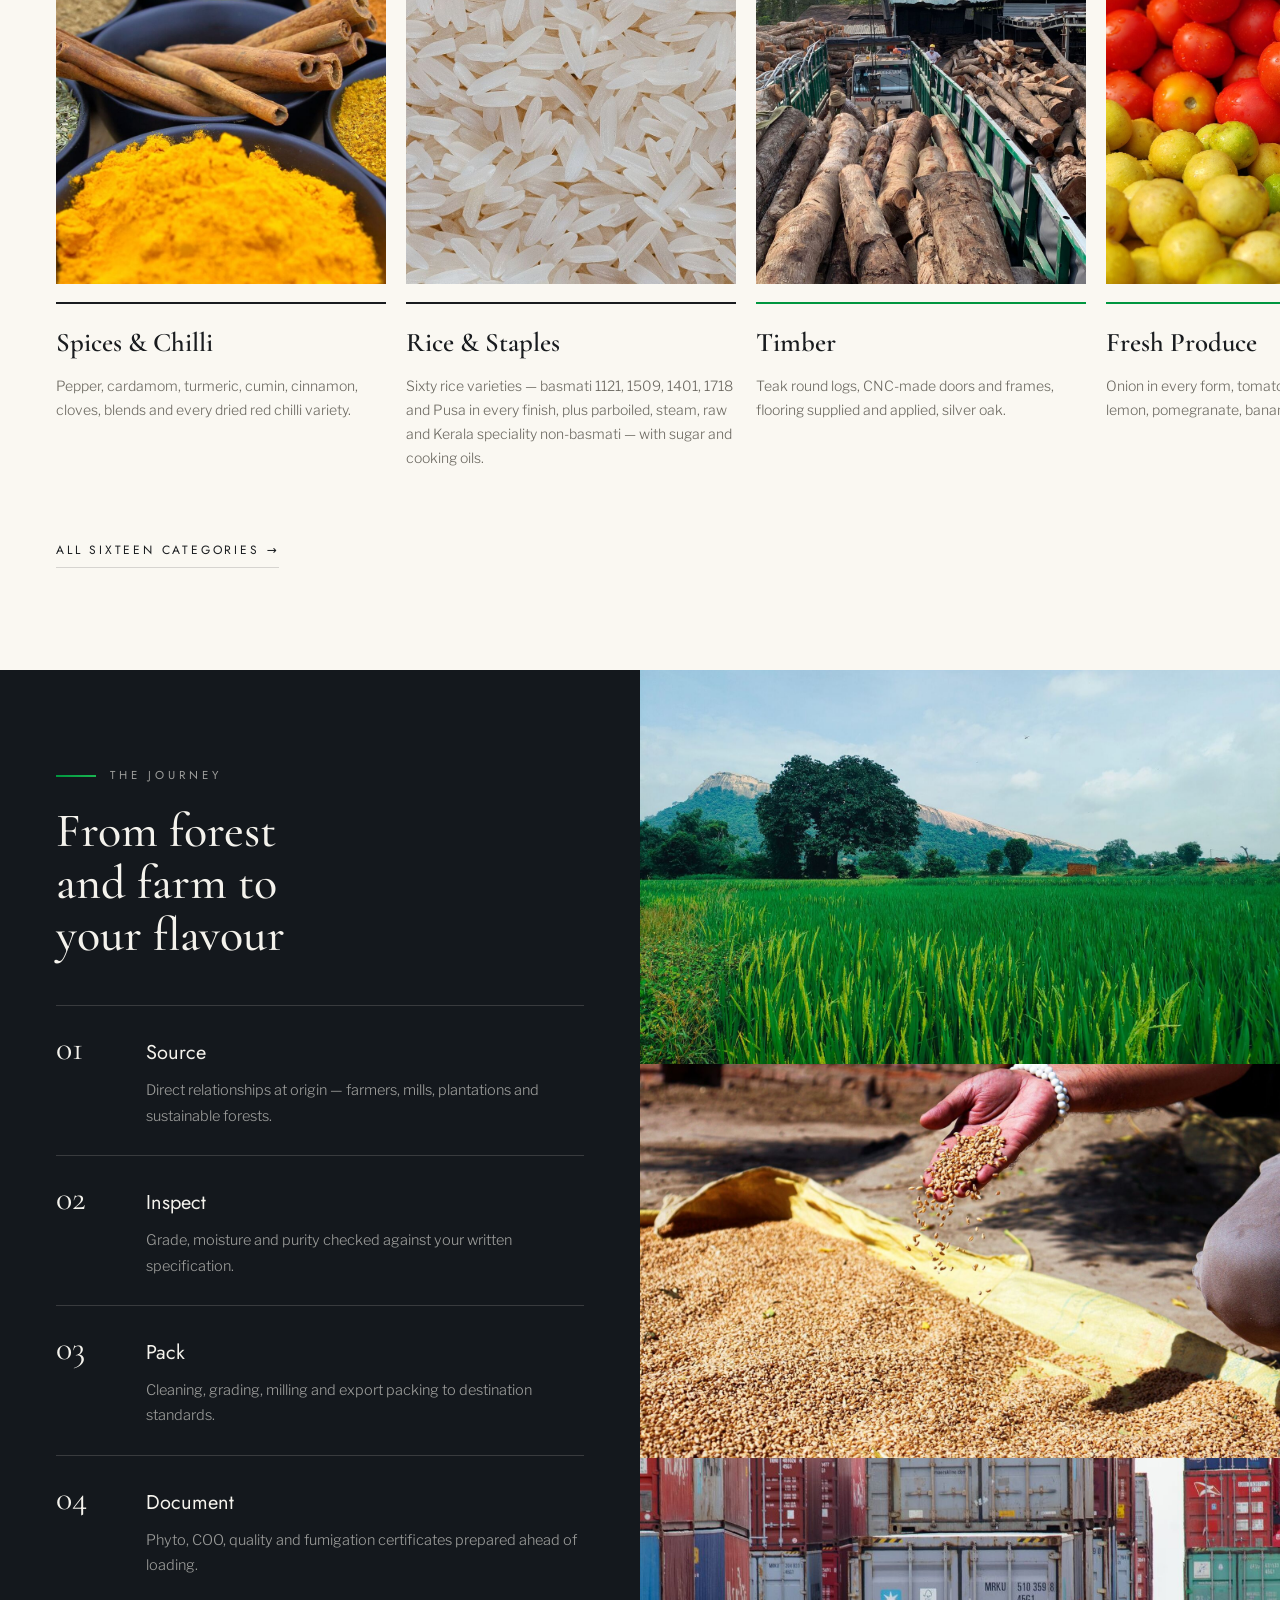
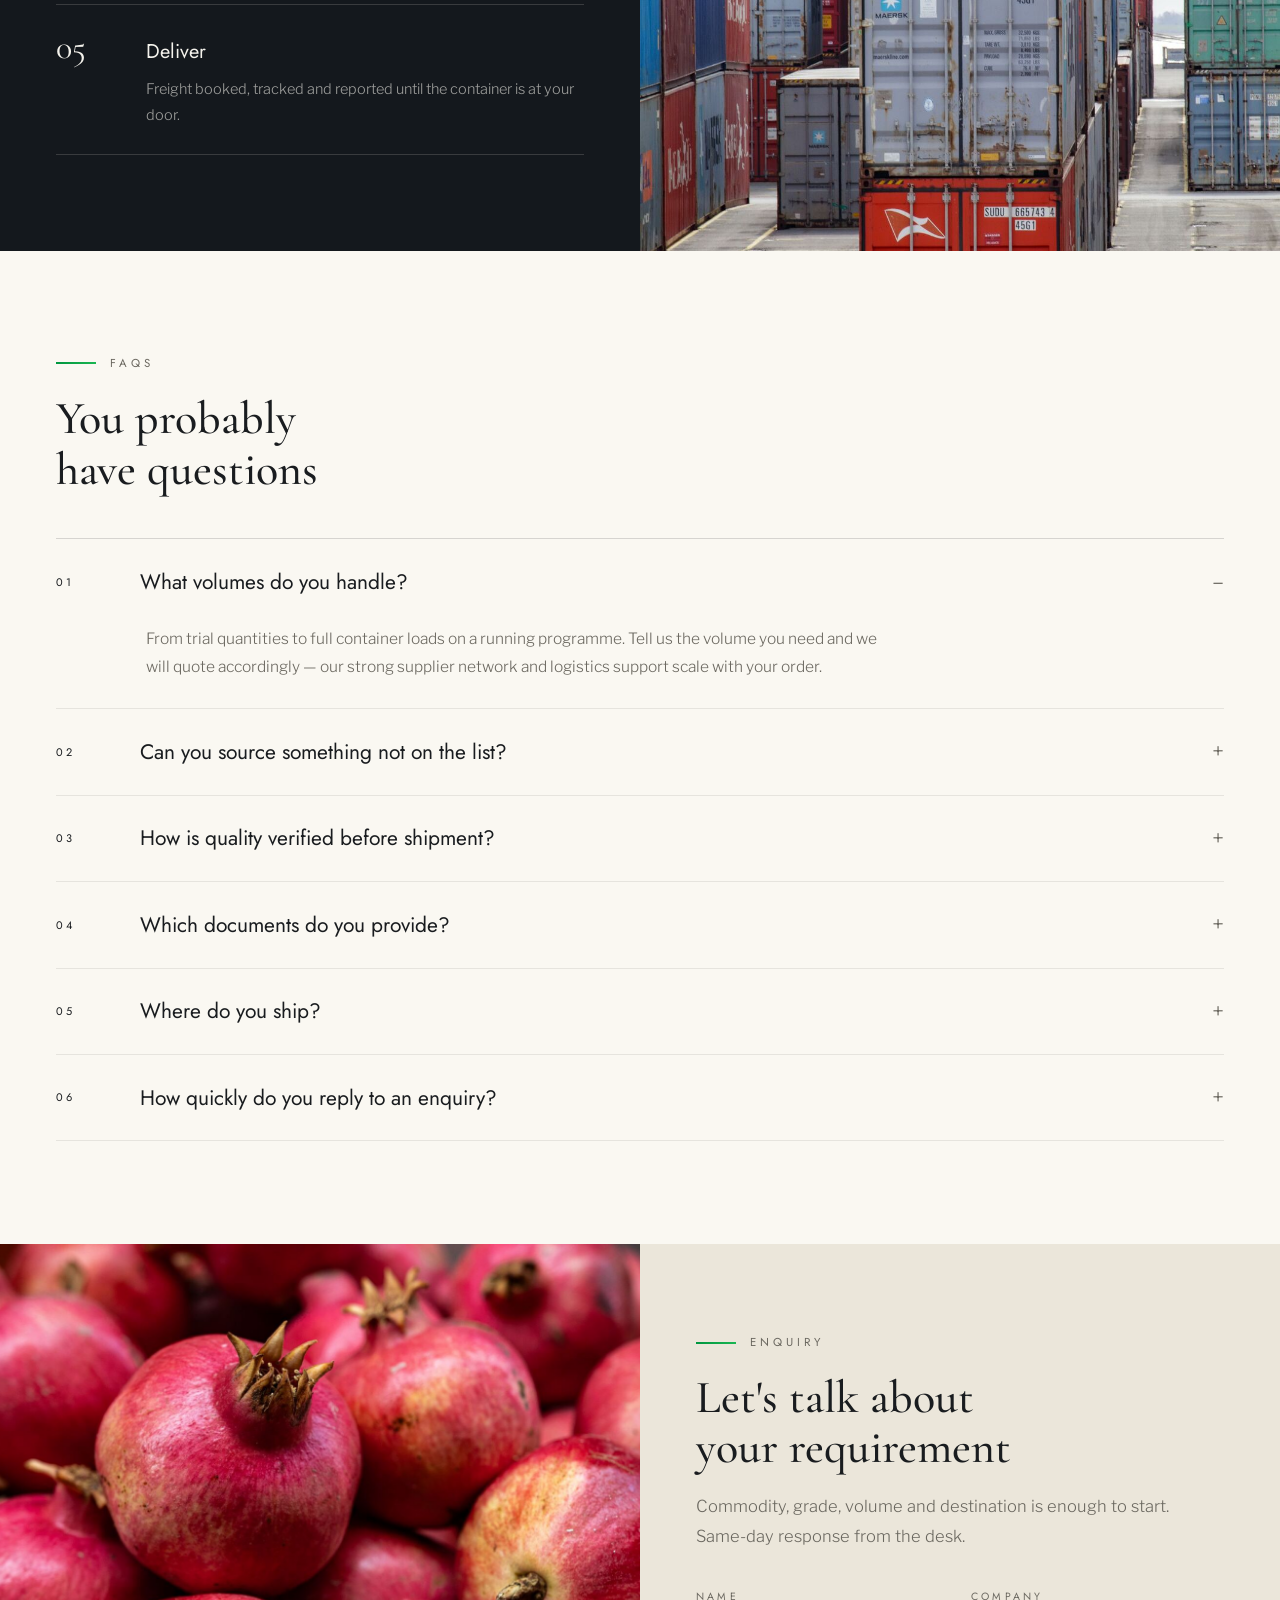
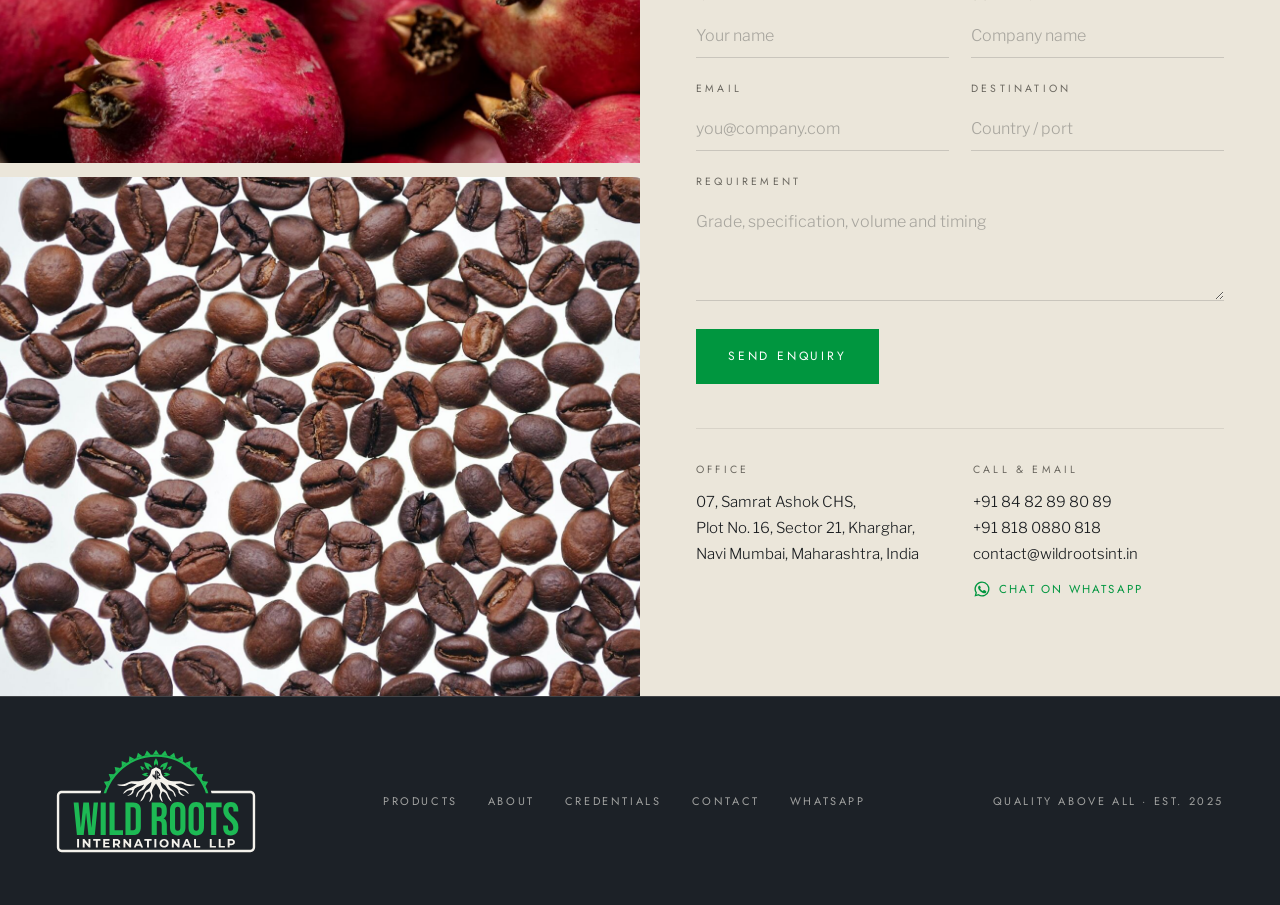
==== commit 3817890f: "Address wording and phone number grouping per business request Co-Authored-By: Claude Fable 5 <norep" ====
--- a/site/index.html
+++ b/site/index.html
@@ -303,11 +303,11 @@
         <div class="contact-cells">
           <div>
             <p class="cell-label">Office</p>
-            <p>Shop No. 07, Samrat Ashok CHS,<br>Plot No. 16, Sector 21, Kharghar,<br>Navi Mumbai, Maharashtra, India</p>
+            <p>07, Samrat Ashok CHS,<br>Plot No. 16, Sector 21, Kharghar,<br>Navi Mumbai, Maharashtra, India</p>
           </div>
           <div>
             <p class="cell-label">Call &amp; email</p>
-            <p><a href="tel:+918482898089">+91 84828 98089</a><br><a href="tel:+918180880818">+91 81808 80818</a><br><a href="mailto:contact@wildrootsint.in">contact@wildrootsint.in</a></p>
+            <p><a href="tel:+918482898089">+91 84 82 89 80 89</a><br><a href="tel:+918180880818">+91 818 0880 818</a><br><a href="mailto:contact@wildrootsint.in">contact@wildrootsint.in</a></p>
             <a class="wa-link" href="https://wa.me/918180880818?text=Hello%20Wild%20Roots%2C%20I%27d%20like%20to%20enquire%20about%20" target="_blank" rel="noopener"><svg viewBox="0 0 24 24" aria-hidden="true"><path fill="currentColor" d="M12 2a10 10 0 0 0-8.6 15.1L2 22l5-1.3A10 10 0 1 0 12 2zm0 18.2a8.2 8.2 0 0 1-4.2-1.2l-.3-.2-3 .8.8-2.9-.2-.3A8.2 8.2 0 1 1 12 20.2zm4.5-6.1c-.2-.1-1.5-.7-1.7-.8s-.4-.1-.6.1-.6.8-.8 1c-.1.2-.3.2-.5.1a6.7 6.7 0 0 1-3.3-2.9c-.3-.4.3-.4.7-1.3.1-.2 0-.3 0-.4l-.8-1.8c-.2-.5-.4-.4-.6-.4h-.5a1 1 0 0 0-.7.3 3 3 0 0 0-.9 2.2 5.2 5.2 0 0 0 1.1 2.8 12 12 0 0 0 4.6 4.1c1.7.7 2.4.8 3.2.7a2.8 2.8 0 0 0 1.8-1.3 2.2 2.2 0 0 0 .2-1.3c-.1-.1-.3-.2-.5-.3z"/></svg>Chat on WhatsApp</a>
           </div>
         </div>
